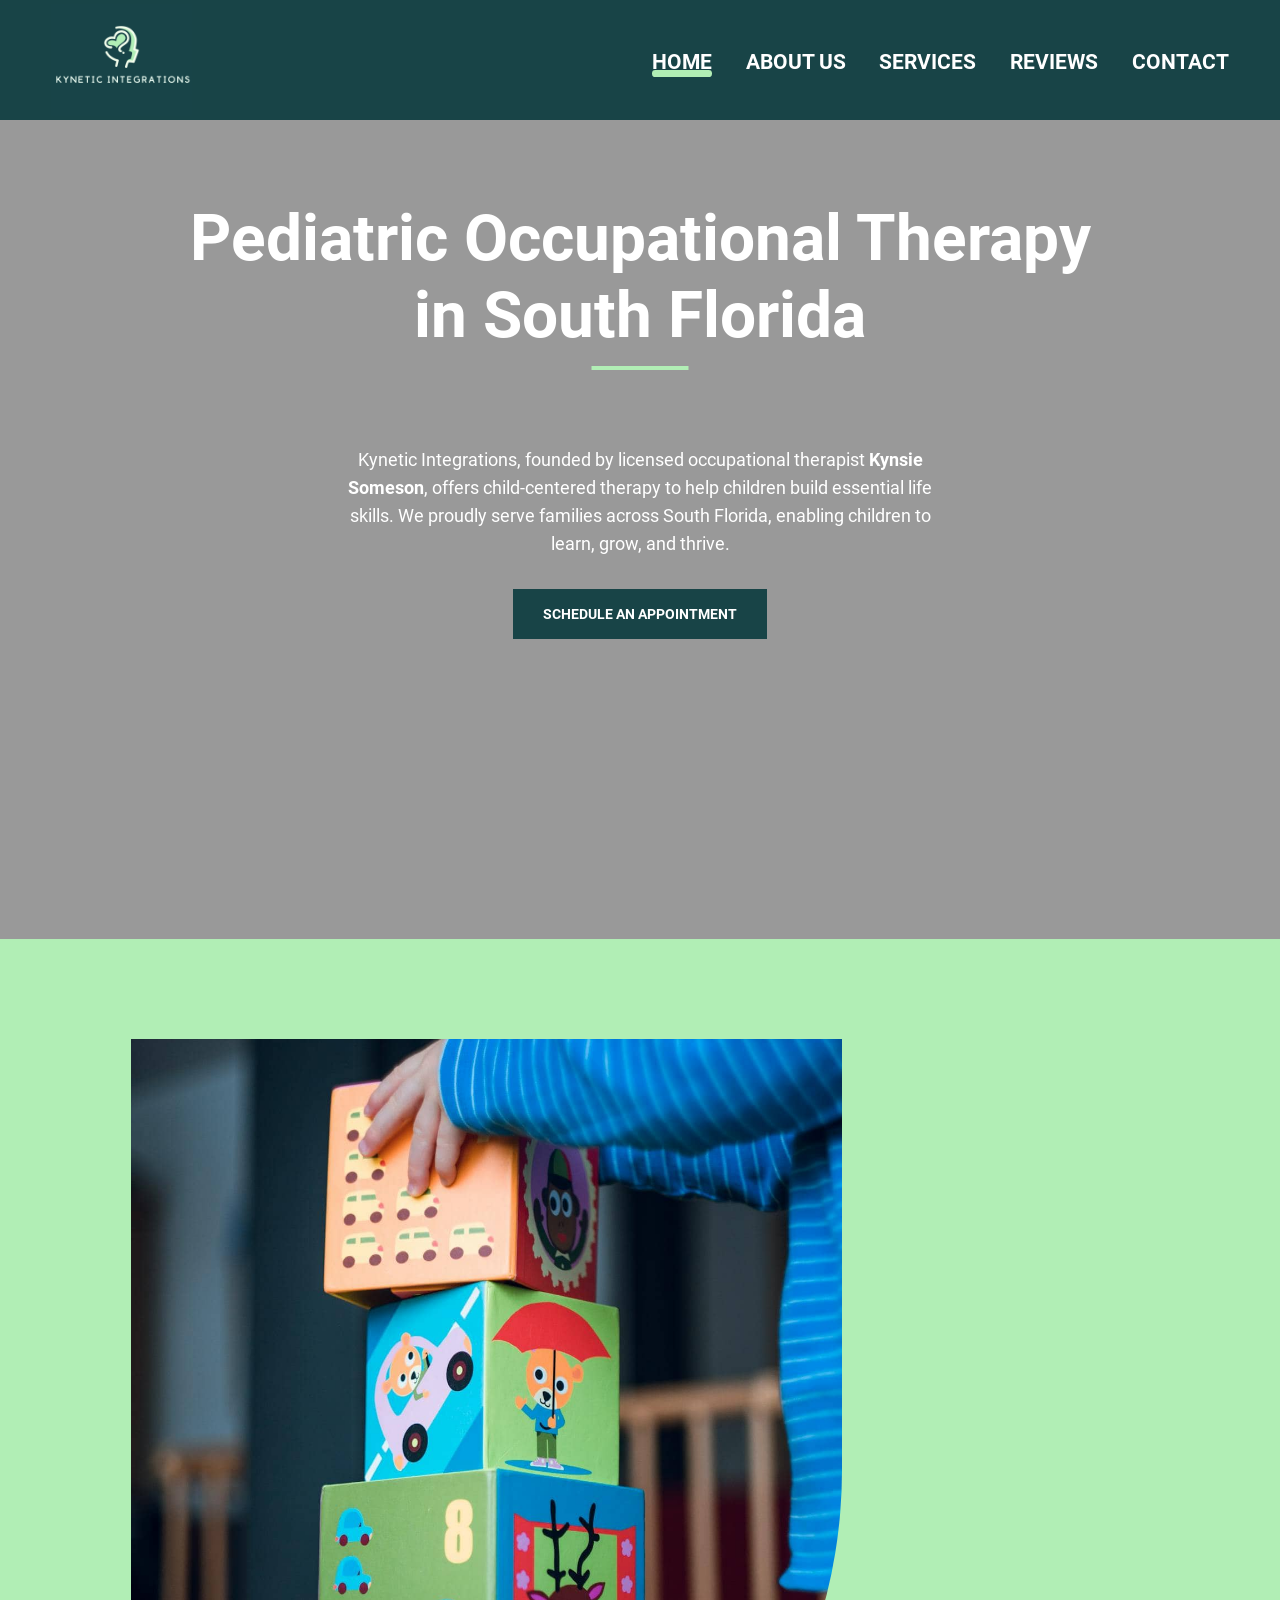
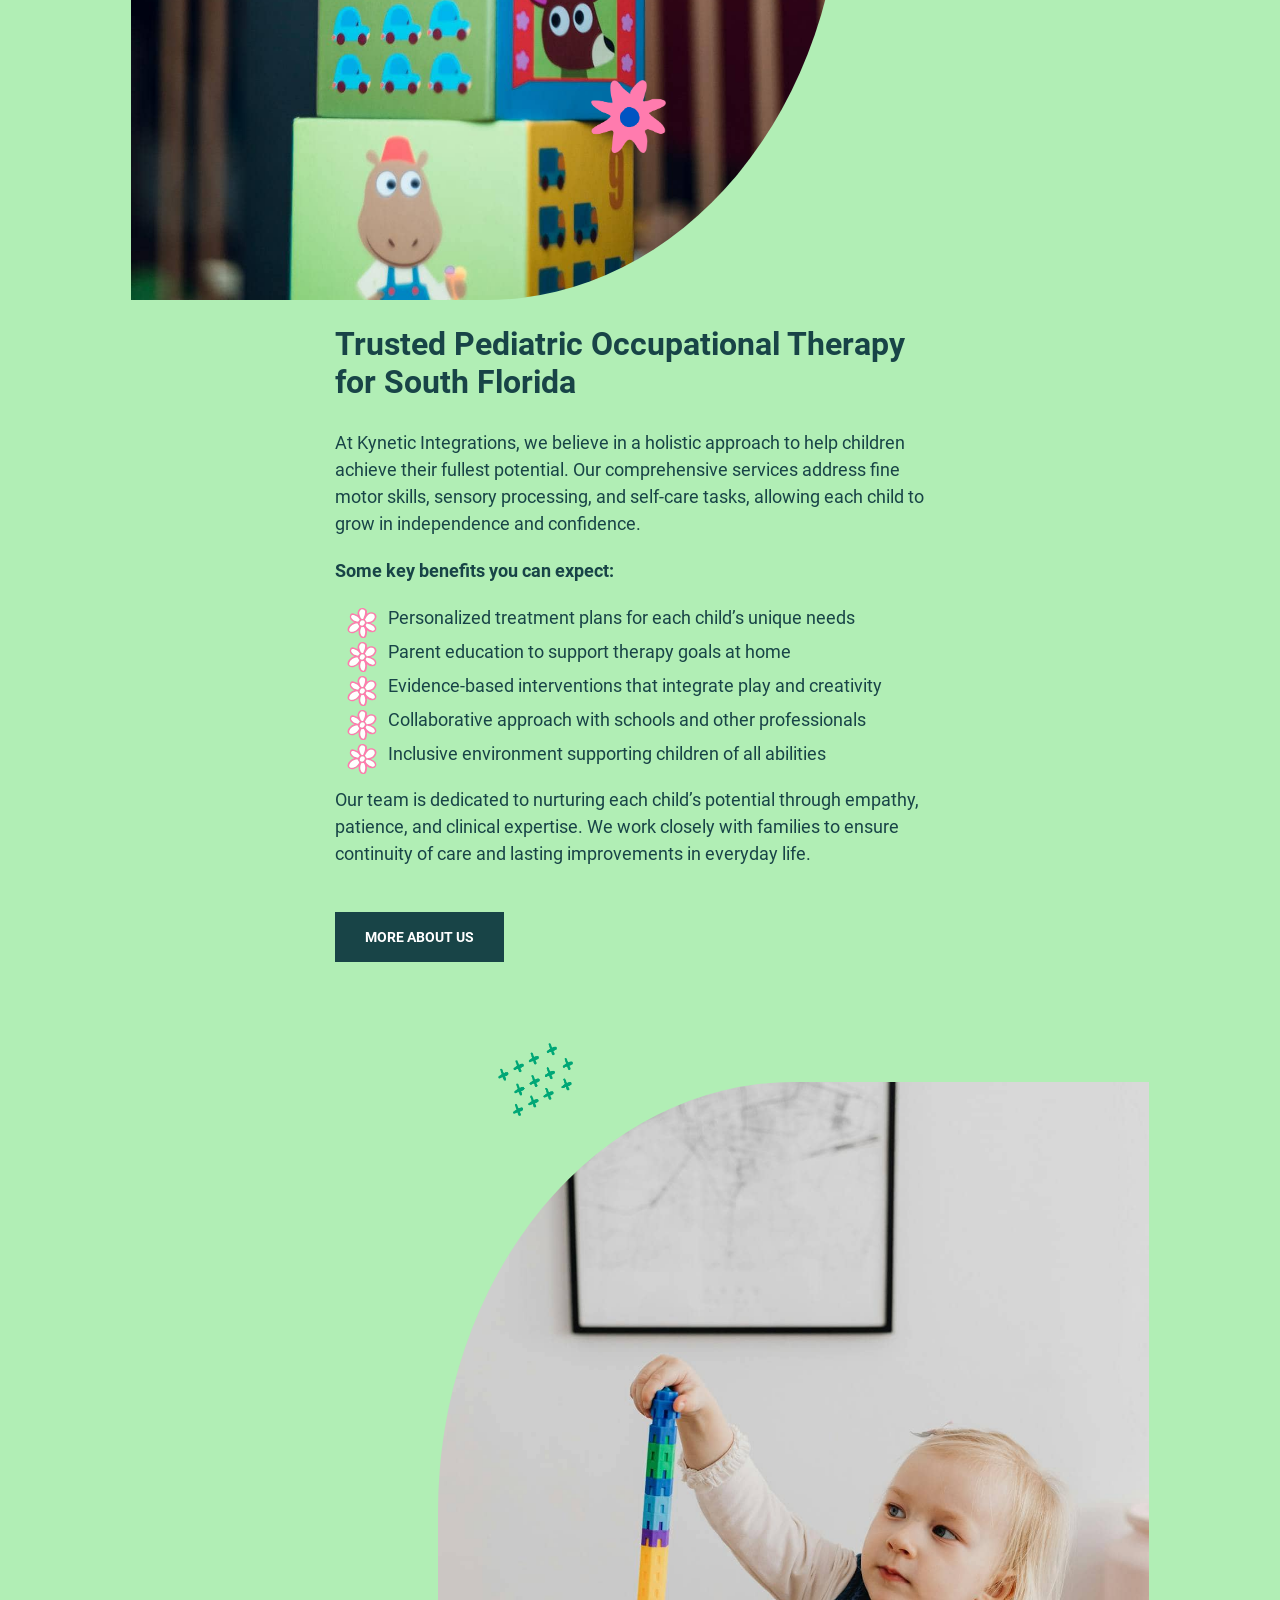
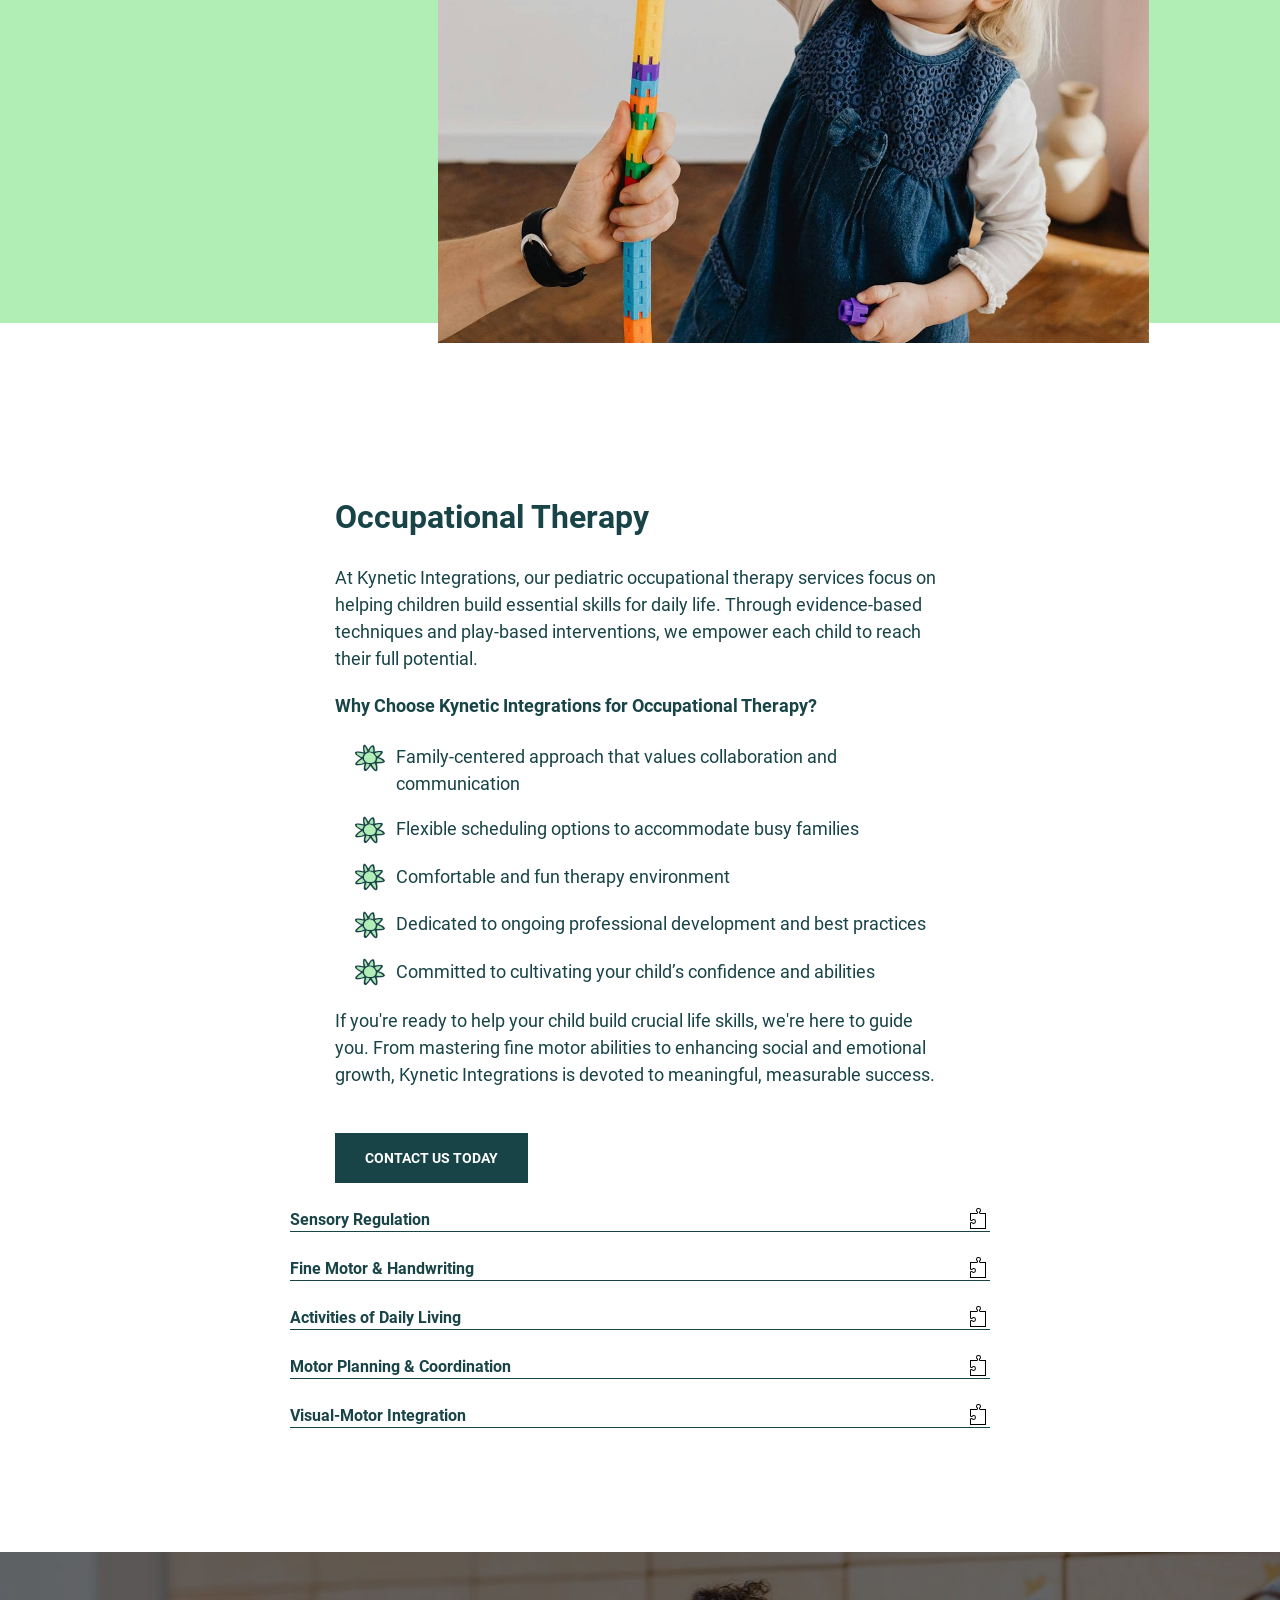
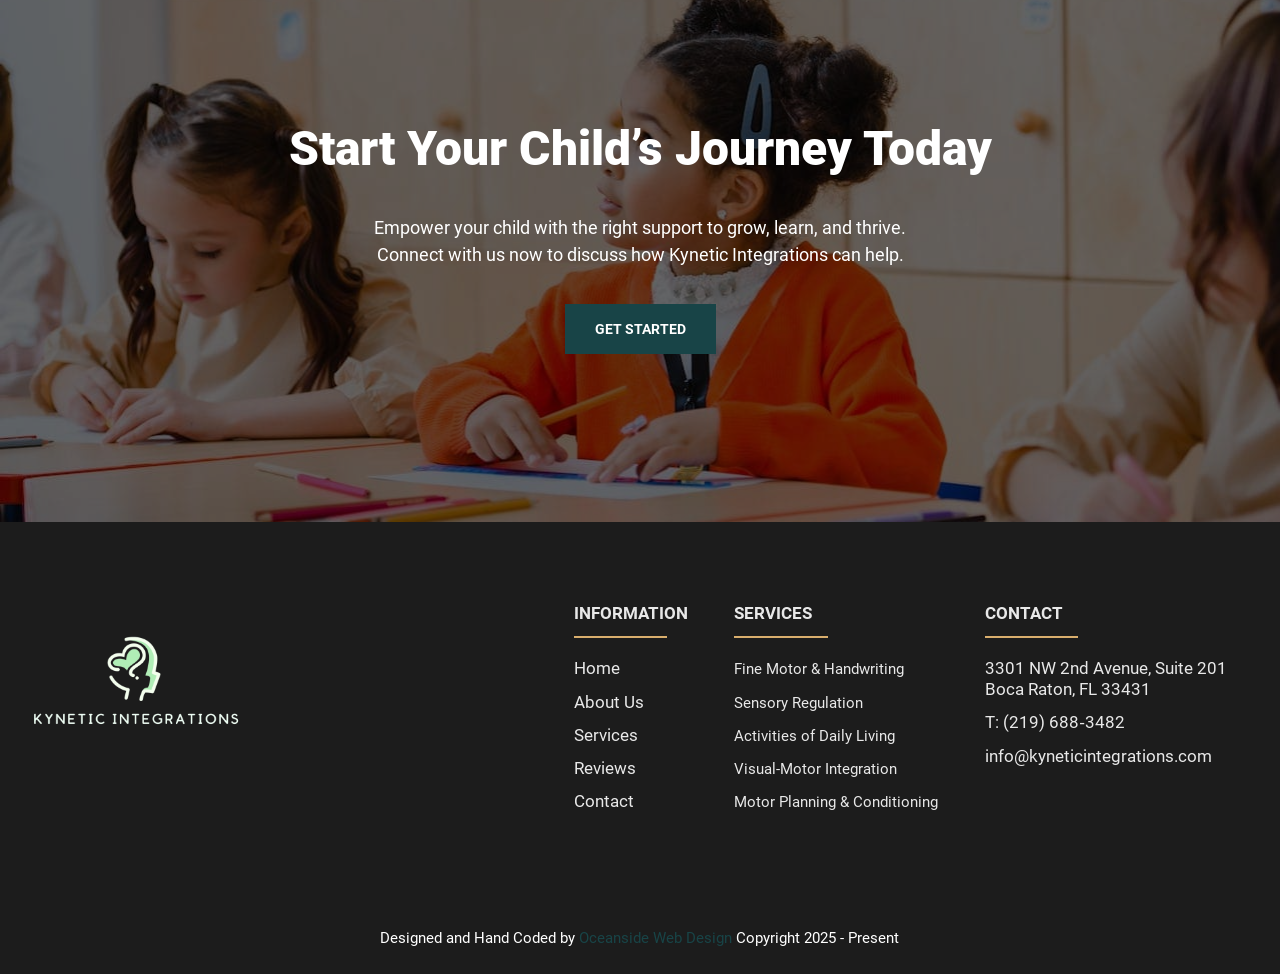
==== index.html @ 124f27e0 "Initial commit from kynetic template" ====
<!DOCTYPE html>
<html lang="en">
<head>
    <meta charset="UTF-8">
    <meta http-equiv="X-UA-Compatible" content="IE=edge">
    <meta name="viewport" content="width=device-width, initial-scale=1.0">

    <!--Swap out for actual link (relative for now)-->
    <link rel="canonical" href="./index.html">

    <meta name="description" content="Kynetic Integrations offers pediatric occupational therapy services, helping children across South Florida, develop essential life skills.">
    <meta name="keywords" content="Pediatric Occupational Therapy, South Florida, Kynetic Integrations, children’s therapy, sensory integration">

    <!--Social Media Display-->
    <meta property="og:title" content="Kynetic Integrations - Pediatric Occupational Therapy">
    <meta property="og:description" content="Serving children and families in South Florida with evidence-based occupational therapy services.">
    <meta property="og:type" content="website" >
    <meta property="og:url" content="./index.html">


    <!--Favicons-->
    <!--Use https://realfavicongenerator.net/ to generate and download your favicons-->
    <link rel="icon" type="image/png" href="/favicon-96x96.png" sizes="96x96" >
    <link rel="icon" type="image/svg+xml" href="/favicon.svg" >
    <link rel="apple-touch-icon" sizes="180x180" href="/apple-touch-icon.png" >
    <link rel="manifest" href="/site.webmanifest" >
    <!-- Preload -->
    <link rel="preload" as="image" href="./images/landing-m.webp">
    <link rel="preload" as="font" type="font/woff2" href="fonts/roboto-v29-latin-regular.woff2" crossorigin>
    <link rel="preload" as="font" type="font/woff2" href="fonts/roboto-v29-latin-700.woff2" crossorigin>

    <link rel="stylesheet" href="./css/critical.css"> <!-- Only above the fold css-->
    <link rel="stylesheet" href="./css/root.css">
    <link rel="stylesheet" href="./css/dark.css">

    <!--Defer loading the whole page css-->
    <link rel="stylesheet" href="./css/local.css" media="print" onload="this.media='all'; this.onload=null;">

    <!--If the user has javascript disabled, load this stylesheet-->
    <noscript>
        <link rel="stylesheet" href="./css/local.css">
    </noscript>

    <title>Kynetic Integrations | Pediatric Occupational Therapy | South Florida</title>
</head>
<body>
    <!--Screen reader skip main nav-->
    <a class="skip" aria-label="skip to main content" href="#main">Click To Skip To Main Content</a>

    <!-- ============================================ -->
    <!--                 Navigation                   -->
    <!-- ============================================ -->

    <div id="navigation">
        <div aria-hidden="true" class="background-color-div">
            <!--This div is used to overcome a z-index issue where the open
                #navbar-menu is on top of the #navigation. This bar places itself 
                behind the #navbar-menu so that menu appears behind the #navigation
            -->
        </div>
        <div class="container">
            <!--Logo-->
            <a class="logo" aria-label="click to go to home page" href="./index.html">
                <!--Light Colored Logo-->
                <img class="light" aria-hidden="true" src="./images/logo.png" decoding="async" alt="logo" width="221" height="66">
                <!--Dark Colored Logo-->
                <img class="dark" aria-hidden="true" src="./images/logo.png" decoding="async" loading="lazy" alt="logo" width="221" height="66">
            </a>

            <!--Main Nav-->
            <nav id="navbar-menu">
                <ul>
                    <li><a class="active" href="./index.html">Home</a></li>
                    <li><a href="./about.html">About Us</a></li>
                    <li><a href="./services.html">Services</a></li>
                    <li><a href="./reviews.html">Reviews</a></li>
                    <li><a href="./contact.html">Contact</a></li>
                </ul>
            </nav>
            <!--Mobile Nav toggle-->
            <button class="hamburger-menu">
                <span aria-hidden="true"></span>
            </button>
        </div>
    </div>

    <main id="main">
        <!-- ============================================ -->
        <!--                    LANDING                   -->
        <!-- ============================================ -->
    
        <section id="hero">
            <div class="hero-content">
                <div class="heroText">
                    <h1 id="home-h">Pediatric Occupational Therapy in South Florida</h1>
                    <p>
                        Kynetic Integrations, founded by licensed occupational therapist <strong>Kynsie Someson</strong>, offers child-centered therapy to help children build essential life skills. We proudly serve families across South Florida, enabling children to learn, grow, and thrive.
                    </p>
                    <a class="button-solid" href="./contact.html" target="_blank" rel="noopener">
                        Schedule an Appointment
                    </a>
                </div>
            </div>
            <picture>
                <source media="(max-width: 600px)" srcset="./images/kynsie2-m.webp">
                <source media="(min-width: 601px)" srcset="./images/kynsie2.webp">
                <img aria-hidden="true" decoding="async" src="./images/kynsie2.jpg" alt="new home" width="275" height="132">
             </picture>
        </section>



        <!-- ============================================ -->
        <!--                   About                      -->
        <!-- ============================================ -->

        <section id="triplet" class="triplet">
            <div class="container">
                <picture class="image-box">
                    <source media="(max-width: 600px)" srcset="./images/blocks-m.jpg">
                    <source media="(min-width: 601px)" srcset="./images/blocks.jpg">
                    <img aria-hidden="true" loading="lazy" decoding="async" src="./images/blocks.jpg" alt="building blocks" width="400" height="662">
                </picture>
                <div class="content">
                    <h2 class="title">Trusted Pediatric Occupational Therapy for South Florida</h2>
                     <p>
                        At Kynetic Integrations, we believe in a holistic approach to help children achieve their fullest potential. Our comprehensive services address fine motor skills, sensory processing, and self-care tasks, allowing each child to grow in independence and confidence.
                     </p>
                     <p>
                         <strong>Some key benefits you can expect:</strong>
                     </p>
                     <ul>
                        <li>
                            <img aria-hidden="true" loading="lazy" decoding="async" src="./images/flower.svg" alt="check mark" width="30" height="30">
                            <span>Personalized treatment plans for each child’s unique needs</span>
                        </li>
                        <li>
                            <img aria-hidden="true" loading="lazy" decoding="async" src="./images/flower.svg" alt="check mark" width="30" height="30">
                            <span>Parent education to support therapy goals at home</span>
                        </li>
                        <li>
                            <img aria-hidden="true" loading="lazy" decoding="async" src="./images/flower.svg" alt="check mark" width="30" height="30">
                            <span>Evidence-based interventions that integrate play and creativity</span>
                        </li>
                        <li>
                            <img aria-hidden="true" loading="lazy" decoding="async" src="./images/flower.svg" alt="check mark" width="30" height="30">
                            <span>Collaborative approach with schools and other professionals</span>
                        </li>
                        <li>
                            <img aria-hidden="true" loading="lazy" decoding="async" src="./images/flower.svg" alt="check mark" width="30" height="30">
                            <span>Inclusive environment supporting children of all abilities</span>
                        </li>
                    </ul>
                     <p>
                        Our team is dedicated to nurturing each child’s potential through empathy, patience, and clinical expertise. We work closely with families to ensure continuity of care and lasting improvements in everyday life.
                     </p>
                     <a class="button-solid" href="./about.html">More About Us</a>
                </div>
                <picture class="image-box">
                     <source media="(max-width: 600px)" srcset="./images/stacking-m.jpg">
                     <source media="(min-width: 601px)" srcset="./images/stacking.jpg">
                     <img aria-hidden="true" loading="lazy" decoding="async" src="./images/stacking.jpg" alt="child stacking blocks" width="400" height="662">
                 </picture>
            </div>
       </section>

        <!-- ============================================ -->
        <!--          Extra Content For Ranking           -->
        <!-- ============================================ -->

        <section id="sidebyside-reverse">
            <div class="container">
                <div class="content">
                    <h2 class="title">Occupational Therapy</h2>
                    <p>
                      At Kynetic Integrations, our pediatric occupational therapy services focus on helping children build essential skills for daily life. Through evidence-based techniques and play-based interventions, we empower each child to reach their full potential.
                    </p>
                    <p>
                      <strong>Why Choose Kynetic Integrations for Occupational Therapy?</strong>
                    </p>
                    <ul>
                      <li>
                        <img
                          aria-hidden="true"
                          loading="lazy"
                          decoding="async"
                          src="./images/flower2.svg"
                          alt="check mark"
                          width="30"
                          height="30"
                        >
                        <span>Family-centered approach that values collaboration and communication</span>
                      </li>
                      <li>
                        <img
                          aria-hidden="true"
                          loading="lazy"
                          decoding="async"
                          src="./images/flower2.svg"
                          alt="check mark"
                          width="30"
                          height="30"
                        >
                        <span>Flexible scheduling options to accommodate busy families</span>
                      </li>
                      <li>
                        <img
                          aria-hidden="true"
                          loading="lazy"
                          decoding="async"
                          src="./images/flower2.svg"
                          alt="check mark"
                          width="30"
                          height="30"
                        >
                        <span>Comfortable and fun therapy environment</span>
                      </li>
                      <li>
                        <img
                          aria-hidden="true"
                          loading="lazy"
                          decoding="async"
                          src="./images/flower2.svg"
                          alt="check mark"
                          width="30"
                          height="30"
                        >
                        <span>Dedicated to ongoing professional development and best practices</span>
                      </li>
                      <li>
                        <img
                          aria-hidden="true"
                          loading="lazy"
                          decoding="async"
                          src="./images/flower2.svg"
                          alt="check mark"
                          width="30"
                          height="30"
                        >
                        <span>Committed to cultivating your child’s confidence and abilities</span>
                      </li>
                    </ul>
                    <p>
                      If you're ready to help your child build crucial life skills, we're here to guide you. From mastering fine motor abilities to enhancing social and emotional growth, Kynetic Integrations is devoted to meaningful, measurable success.
                    </p>
                    <a class="button-solid" href="./contact.html">Contact Us Today</a>
                  </div>
              <!-- New Accordion Section -->
                <div class="accordion">
                    <div class="accordion-item">
                    <div class="accordion-header">
                        <h3>Sensory Regulation</h3>
                        <img
                        class="accordion-icon"
                        src="./images/puzzle.svg"
                        alt="puzzle icon"
                        >
                    </div>
                    <div class="accordion-content">
                        <p>
                        We focus on helping children interpret and organize sensory input, 
                        so they can feel more comfortable and engaged in daily routines 
                        without being overwhelmed by sights, sounds, or textures.
                        </p>
                    </div>
                    </div>
                
                    <div class="accordion-item">
                    <div class="accordion-header">
                        <h3>Fine Motor & Handwriting</h3>
                        <img
                        class="accordion-icon"
                        src="./images/puzzle.svg"
                        alt="puzzle icon"
                        >
                    </div>
                    <div class="accordion-content">
                        <p>
                        Strengthening hand, wrist, and finger control is crucial for activities
                        like handwriting, drawing, buttoning clothes, and more, fostering greater
                        independence and success in the classroom and at home.
                        </p>
                    </div>
                    </div>
                
                    <div class="accordion-item">
                    <div class="accordion-header">
                        <h3>Activities of Daily Living</h3>
                        <img
                        class="accordion-icon"
                        src="./images/puzzle.svg"
                        alt="puzzle icon"
                        >
                    </div>
                    <div class="accordion-content">
                        <p>
                        From dressing and bathing to feeding and grooming, we help children 
                        become more self-sufficient and confident in everyday routines.
                        </p>
                    </div>
                    </div>
                
                    <div class="accordion-item">
                    <div class="accordion-header">
                        <h3>Motor Planning & Coordination</h3>
                        <img
                        class="accordion-icon"
                        src="./images/puzzle.svg"
                        alt="puzzle icon"
                        >
                    </div>
                    <div class="accordion-content">
                        <p>
                        By enhancing balance, body awareness, and movement sequencing, children 
                        learn to carry out multi-step tasks more easily—such as climbing stairs, 
                        riding a bike, or participating in sports.
                        </p>
                    </div>
                    </div>
                
                    <div class="accordion-item">
                    <div class="accordion-header">
                        <h3>Visual-Motor Integration</h3>
                        <img
                        class="accordion-icon"
                        src="./images/puzzle.svg"
                        alt="puzzle icon"
                        >
                    </div>
                    <div class="accordion-content">
                        <p>
                        We address how the eyes and hands work together—improving skills
                        needed for reading, copying, and other tasks that require coordinated
                        visual and motor activity.
                        </p>
                    </div>
                    </div>
                </div>
            </div>
        </section>
        

        <!-- ============================================ -->
        <!--             Final Call to Action             -->
        <!-- ============================================ -->

        <section id="cta">
            <div class="container">
                <h2 class="title">Start Your Child’s Journey Today</h2>
                <p>
                    Empower your child with the right support to grow, learn, and thrive. Connect with us now to discuss how Kynetic Integrations can help.
                </p>
                <a href="./contact.html" class="button-solid">Get Started</a>
            </div>
            <picture>
                <source media="(max-width: 600px)" srcset="./images/cta-m.jpg">
                <source media="(min-width: 601px)" srcset="./images/cta.jpg">
                <img aria-hidden="true" loading="lazy" decoding="async" src="./images/cta.jpg" alt="children learning" width="1920" height="1280">
             </picture>
        </section>
    </main>

    <!-- ============================================ -->
    <!--                     FOOTER                   -->
    <!-- ============================================ -->

    <footer id="footer">
        <div class="container">
            <div class="left-section">
                <a class="logo" href="./index.html"><img loading="lazy" decoding="async" src="./images/logo-transparent.png" alt="logo" width="264" height="78"></a>
            </div>
            <div class="right-section">
                <div class="lists">
                    <ul>
                        <li><h2>Information</h2></li>
                        <li><a href="./index.html">Home</a></li>
                        <li><a href="./about.html">About Us</a></li>
                        <li><a href="./services.html">Services</a></li>
                        <li><a href="./reviews.html">Reviews</a></li>
                        <li><a href="./contact.html">Contact</a></li>
                    </ul>
                    <ul>
                        <li><h2>Services</h2></li>
                        <li>Fine Motor & Handwriting</li>
                        <li>Sensory Regulation</li>
                        <li>Activities of Daily Living</li>
                        <li>Visual-Motor Integration</li>
                        <li>Motor Planning & Conditioning</li>
                      </ul>
                      <ul>
                        <li><h2>Contact</h2></li>
                        <li>
                          <a href="./contact.html">
                            3301 NW 2nd Avenue, Suite 201<br>
                            Boca Raton, FL 33431
                          </a>
                        </li>
                        <li>
                          <a href="tel:+12196883482">T: (219) 688‑3482</a>
                        </li>
                        <li>
                          <a href="mailto:info@kyneticintegrations.com">info@kyneticintegrations.com</a>
                        </li>
                      </ul>
                      
                </div>
            </div>
        </div>

        <div class="credit">
            <span>Designed and Hand Coded by</span>
            <a href="https://www.oceansideweb.design/" target="_blank" rel="noopener">Oceanside Web Design</a>
            <span class="copyright"> Copyright 2025 - Present</span>
        </div>
    </footer>


    <script defer src="./nav.js"></script>
    <script defer src="./dark.js"></script>
    <!--
        This script adds a class to the body after scrolling 100px
        and we used these body.scroll styles to create some on scroll 
        animations with the navbar
    -->
    <script>
        document.addEventListener('scroll', (e) => { 
            const scroll = document.documentElement.scrollTop;
            if(scroll >= 100){
                document.querySelector('body').classList.add('scroll')
            } else {
                document.querySelector('body').classList.remove('scroll')
            }
        });
    </script>

    <script>
     document.addEventListener('DOMContentLoaded', () => {
      const accordionItems = document.querySelectorAll('.accordion-item');
  
      accordionItems.forEach(item => {
        const header = item.querySelector('.accordion-header');
        header.addEventListener('click', () => {
          item.classList.toggle('open');
        });
      });
    });
  </script>
  
  

</body>
</html>
---- css/critical.css ----
/*-- -------------------------- -->
<---          Landing           -->
<--- -------------------------- -*/
/* Mobile */
@media only screen and (min-width: 0em) {
  #hero {
    font-size: inherit;
    padding-bottom: 9.375em;
    padding-top: 9.375em;
    position: relative;
    z-index: 1;
  }
  #hero:before {
    content: '';
    position: absolute;
    display: block;
    height: 100%;
    width: 100%;
    background: #000;
    opacity: .4;
    top: 0;
    left: 0;
    z-index: -10;
  }
  #hero picture {
    position: absolute;
    top: 0;
    left: 0;
    height: 100%;
    width: 100%;
    z-index: -11;
  }
  #hero picture img {
    position: absolute;
    top: 0;
    left: 0;
    height: 100%;
    width: 100%;
    object-fit: cover;
  }
  #hero .hero-content {
    width: 96%;
    max-width: 71.5em;
    margin: auto;
    position: relative;
    z-index: 10;
    text-align: center;
  }
  #hero .hero-content {
    padding: 0;
  }
  #hero .heroText {
    width: 100%;
    margin: auto;
    max-width: 56.875em;
  }
  #hero h1 {
    font-weight: bold;
    font-size: min(12vw, 4em);
    color: #fff;
    text-align: center;
    line-height: 1.203125;
    margin: auto;
    width: 100%;
    max-width: 14.125em;
    margin-bottom: 1.4375em;
    position: relative;
  }
  #hero h1:before {
    content: '';
    position: absolute;
    display: block;
    height: 0.0625em;
    width: 1.515625em;
    background: var(--primaryShade);
    opacity: 1;
    bottom: -0.25em;
    left: 50%;
    transform: translateX(-50%);
  }
  #hero p {
    line-height: 1.55em;
    margin: auto;
    margin-bottom: 1.72222222em;
    color: #fff;
    width: 100%;
    text-align: center;
    max-width: 34.27777778em;
    opacity: 1;
  }
  #hero .button-solid {
    margin: auto;
    display: inline-block;
    width: auto;
  }
}
/* Tablet */
@media only screen and (min-width: 48em) {
  #hero {
    padding: 12.5em 0 18.75em 0;
    z-index: 1;
    overflow: hidden;
  }
  #hero .hero-content {
    display: flex;
    justify-content: space-between;
    position: relative;
  }
}
/* Small Desktop */
@media only screen and (min-width: 1300px) {
  #hero {
    padding-top: 17.0625em;
    padding-bottom: 19.1875em;
    background: url("../images/kynsie2.jpeg");
    background-size: cover;
    background-position: center top;
    background-repeat: no-repeat;
    background-attachment: fixed;
  }
  #hero picture {
    display: none;
  }
}
/*-- -------------------------- -->
<---          Services          -->
<--- -------------------------- -*/
/* Mobile */
@media only screen and (min-width: 0em) {
  .services {
    border-radius: 0.3125em;
    margin: auto;
    margin-top: -10.4375em;
    position: relative;
    z-index: 100;
    background: #fff;
    width: 90%;
    max-width: 82.5em;
    padding: 3.125em 1.25em;
    border-top: 0.375em solid var(--primary);
    box-shadow: 0px 20px 40px rgba(0, 0, 0, 0.05);
    margin-bottom: 3.125em;
  }
  .services .card {
    display: block;
    width: 100%;
    max-width: 22.3125em;
    margin: auto;
    margin-bottom: 3.125em;
  }
  .services .card:last-of-type {
    margin-bottom: 0;
  }
  .services .card picture {
    background: var(--primary);
    width: 5.5em;
    height: 5.5em;
    display: flex;
    justify-content: center;
    align-items: center;
    margin: auto;
    margin-bottom: 1.4375em;
    border-radius: 50%;
  }
  .services .card picture img {
    width: 3em;
    height: 3em;
  }
  .services .card h2 {
    text-align: center;
    font-size: 2em;
    line-height: 1.35em;
    font-weight: 700;
    color: #1a1a1a;
    margin-bottom: 0.65em;
  }
  .services .card p {
    text-align: center;
    line-height: 1.33333333em;
    width: 100%;
    opacity: .7;
  }
}
/* Inbetween */
@media only screen and (min-width: 768px) {
  .services {
    font-size: min(1.8vw, 1em);
    display: flex;
    justify-content: space-between;
    align-items: flex-start;
    width: 98%;
  }
  .services .card {
    margin: 0;
    max-width: 20.3125em;
  }
}
/* Large Desktop */
@media only screen and (min-width: 1300px) {
  .services {
    padding: 3.125em 5em;
  }
  .services .card {
    max-width: 22.3125em;
  }
}
/* Dark mode */
@media only screen and (min-width: 0em) {
  body.dark-mode #services {
    background: var(--medium);
  }
  body.dark-mode #services picture {
    background: var(--primaryDark);
  }
  body.dark-mode #services h2 {
    color: #fff;
    font-weight: bold;
  }
}
---- css/root.css ----
/*-- -------------------------- -->
<---        Core Styles         -->
<--- -------------------------- -*/
/* Mobile */
@media only screen and (min-width: 0em) {
  :root {
    --primary: #184447;
    --primaryShade: #b1eeb5;
    --primaryDark: #805d0d;
    --bodyText: #1a1a1a;
  }
  /* roboto-regular - latin */
  @font-face {
    font-family: 'Roboto';
    font-style: normal;
    font-weight: 400;
    src: local(''), url('../fonts/roboto-v29-latin-regular.woff2') format('woff2'), /* Chrome 26+, Opera 23+, Firefox 39+ */ url('../fonts/roboto-v29-latin-regular.woff') format('woff');
    
    /* Chrome 6+, Firefox 3.6+, IE 9+, Safari 5.1+ */
  }
  /* roboto-700 - latin */
  @font-face {
    font-family: 'Roboto';
    font-style: normal;
    font-weight: 700;
    src: local(''), url('../fonts/roboto-v29-latin-700.woff2') format('woff2'), /* Chrome 26+, Opera 23+, Firefox 39+ */ url('../fonts/roboto-v29-latin-700.woff') format('woff');
    
    /* Chrome 6+, Firefox 3.6+, IE 9+, Safari 5.1+ */
  }
  /* roboto-900 - latin */
  @font-face {
    font-family: 'Roboto';
    font-style: normal;
    font-weight: 900;
    src: local(''), url('../fonts/roboto-v29-latin-900.woff2') format('woff2'), /* Chrome 26+, Opera 23+, Firefox 39+ */ url('../fonts/roboto-v29-latin-900.woff') format('woff');
    
    /* Chrome 6+, Firefox 3.6+, IE 9+, Safari 5.1+ */
  }
  body,
  html {
    margin: 0;
    padding: 0;
    font-size: 100%;
    font-family: 'Roboto', Arial, sans-serif;
    color: var(--bodyText);
    overflow-x: hidden;
  }
  *,
  *:before,
  *:after {
    margin: 0;
    padding: 0;
    box-sizing: border-box;
  }
  body {
    transition: background-color 0.3s;
  }
  .container {
    position: relative;
    width: 92%;
    margin: auto;
  }
  h1,
  h2,
  h3,
  h4,
  h5,
  h6 {
    margin: 0;
    color: #1a1a1a;
  }
  p,
  li,
  a {
    font-size: 1.125em;
    line-height: 1.5em;
    margin: 0;
  }
  p,
  li {
    color: #575757;
  }
  a:hover,
  button:hover {
    cursor: pointer;
  }
  .button-solid {
    font-size: 0.875em;
    font-weight: bold;
    text-transform: uppercase;
    text-decoration: none;
    display: inline-block;
    width: auto;
    line-height: 3.57142857em;
    height: 3.57142857em;
    text-align: center;
    padding: 0 2.14285714em;
    position: relative;
    z-index: 1;
    background-color: var(--primary);
    color: #fff;
    transition: color .3s;
    transition-delay: .1s;
  }
  .button-solid:hover {
    color: var(--primary);
  }
  .button-solid:hover:before {
    width: 100%;
  }
  .button-solid:before {
    content: '';
    position: absolute;
    display: block;
    height: 100%;
    opacity: 1;
    top: 0;
    left: 0;
    z-index: -1;
    background-color: var(--primaryShade);
    width: 0;
    transition: width .3s;
  }
  .skip {
    position: absolute;
    top: 0;
    left: 0;
    opacity: 0;
    z-index: -1111111;
  }
}
/* Reset Margins */
@media only screen and (min-width: 1024px) {
  body,
  html {
    padding: 0;
    margin: 0;
  }
}
/* Scale full website with the viewport width */
@media only screen and (min-width: 2000px) {
  body,
  html {
    font-size: .85vw;
  }
}
/*-- -------------------------- -->
<---         Navigation         -->
<--- -------------------------- -*/
/* Mobile - Top Drop Down */
@media only screen and (max-width: 1023px) {
  #navigation {
    position: fixed;
    top: 0;
    left: 0;
    width: 100%;
    z-index: 10000;
    height: auto;
    background-color: var(--primary);
  }
  #navigation .background-color-div {
    position: absolute;
    top: 0;
    left: 0;
    background-color: var(--primary);
    width: 100%;
    height: 100%;
    box-shadow: rgba(149, 157, 165, 0.2) 0px 8px 24px;
  }
  #navigation .container {
    padding: 0.8125em 0;
    width: 96%;
  }
  #navigation .logo {
    display: inline-block;
    height: 3.75em;
    width: auto;
  }
  #navigation .logo img {
    width: auto;
    height: 100%;
  }
  #navigation .logo .light {
    display: none;
  }
  #navigation .logo .dark {
    display: block;
  }
  #navigation .hamburger-menu {
    position: absolute;
    right: 0em;
    border: none;
    height: 3em;
    width: 3em;
    z-index: 100;
    display: block;
    background: transparent;
    padding: 0;
    top: 50%;
    transform: translateY(-50%);
    transition: top .3s;
  }
  #navigation .hamburger-menu span {
    height: 2px;
    width: 1.875em;
    background-color: #fff;
    display: block;
    position: absolute;
    left: 50%;
    transform: translateX(-50%);
    transition: background-color 0.3s;
  }
  #navigation .hamburger-menu span:before {
    content: '';
    position: absolute;
    display: block;
    height: 2px;
    width: 80%;
    background: #fff;
    opacity: 1;
    top: -6px;
    left: 0;
    transition: width .3s, left .3s, top .3s, transform .5s;
  }
  #navigation .hamburger-menu span:after {
    content: '';
    position: absolute;
    display: block;
    height: 2px;
    width: 80%;
    background: #fff;
    opacity: 1;
    top: 6px;
    left: 0;
    transition: width .3s, left .3s, top .3s, transform .3s;
  }
  #navigation .hamburger-menu.clicked span {
    background-color: transparent;
  }
  #navigation .hamburger-menu.clicked span:before {
    width: 100%;
    transform: translate(-50%, -50%) rotate(225deg);
    left: 50%;
    top: 50%;
  }
  #navigation .hamburger-menu.clicked span:after {
    width: 100%;
    transform: translate(-50%, -50%) rotate(-225deg);
    left: 50%;
    top: 50%;
  }
  #navigation #navbar-menu {
    position: fixed;
    right: 0;
    padding: 0;
    width: 100%;
    border-radius: 0 0 0.375em 0.375em;
    z-index: -1;
    overflow: hidden;
    box-shadow: rgba(149, 157, 165, 0.2) 0px 8px 24px;
    background-color: #fff;
    top: 4em;
    padding-top: 0;
    height: 0;
    transition: height 0.3s, padding-top 0.3s, top 0.3s;
  }
  #navigation #navbar-menu ul {
    padding: 0;
    perspective: 700px;
  }
  #navigation #navbar-menu ul li {
    list-style: none;
    margin-bottom: 1.5em;
    text-align: center;
    transform-style: preserve-3d;
    opacity: 0;
    transform: translateY(-0.4375em) rotateX(90deg);
    transition: opacity .5s, transform .5s;
  }
  #navigation #navbar-menu ul li:nth-of-type(1) {
    transition-delay: .1s;
  }
  #navigation #navbar-menu ul li:nth-of-type(2) {
    transition-delay: .2s;
  }
  #navigation #navbar-menu ul li:nth-of-type(3) {
    transition-delay: .3s;
  }
  #navigation #navbar-menu ul li:nth-of-type(4) {
    transition-delay: .4s;
  }
  #navigation #navbar-menu ul li:nth-of-type(5) {
    transition-delay: .5s;
  }
  #navigation #navbar-menu ul li a {
    text-decoration: none;
    text-transform: uppercase;
    color: #000;
    font-size: 1.1875em;
    text-align: center;
    display: inline-block;
    position: relative;
    font-weight: bold;
  }
  #navigation #navbar-menu ul li a.active:before {
    content: '';
    position: absolute;
    display: block;
    height: 0.42105263em;
    background: var(--primary);
    opacity: 1;
    bottom: 0.26315789em;
    border-radius: 0.21052632em;
    left: -0.31578947em;
    right: -0.31578947em;
    z-index: -1;
  }
  #navigation #navbar-menu.open {
    height: 21em;
    padding-top: 2.5em;
    z-index: -100;
  }
  #navigation #navbar-menu.open ul li {
    opacity: 1;
    transform: translateY(0) rotateX(0);
  }
}
/* Desktop */
@media only screen and (min-width: 64em) {
  ::-webkit-scrollbar-track {
    -webkit-box-shadow: inset 0 0 0.375em rgba(0, 0, 0, 0.3);
    background-color: #fff;
  }
  ::-webkit-scrollbar-track-piece {
    background-color: #f0f0f0;
  }
  ::-webkit-scrollbar {
    width: 0.75em;
    background-color: #F5F5F5;
  }
  ::-webkit-scrollbar-thumb {
    border-radius: 0.625em;
    background: var(--primary);
  }
  body.scroll #navigation .background-color-div {
    height: 100%;
    box-shadow: rgba(100, 100, 111, 0.2) 0px 7px 29px 0px;
  }
  body.scroll #navigation .logo .light {
    display: none;
  }
  body.scroll #navigation .logo .dark {
    display: block;
  }
  body.scroll #navigation #navbar-menu ul li a {
    color: #fff;
  }
  body.scroll #dark-mode-toggle svg path {
    fill: #000;
  }
  body.dark-mode #navigation .background-color-div {
    height: 100%;
    box-shadow: rgba(100, 100, 111, 0.2) 0px 7px 29px 0px;
  }
  #navigation {
    width: 100%;
    height: 7.5em;
    position: fixed;
    top: 0;
    left: 0;
    z-index: 200000;
    padding: 0;
    display: flex;
    align-items: center;
    background-color: var(--primary);
  }
  #navigation .background-color-div {
    position: absolute;
    top: 0;
    left: 0;
    width: 100%;
    background-color: var(--primary);
    height: 0;
    transition: height .3s;
  }
  #navigation .container {
    max-width: 75em;
    display: flex;
    justify-content: flex-end;
    align-items: center;
  }
  #navigation .logo {
    margin-right: auto;
    height: 6.25em;
    width: auto;
  }
  #navigation .logo img {
    width: auto;
    height: 100%;
  }
  #navigation #navbar-menu ul {
    padding: 0;
    display: flex;
    justify-content: flex-end;
    align-items: center;
  }
  #navigation #navbar-menu ul li {
    list-style: none;
    margin-left: 1.875em;
    padding-top: 0.1875em;
  }
  #navigation #navbar-menu ul li a {
    text-decoration: none;
    font-weight: bold;
    font-size: 1.1875em;
    text-transform: uppercase;
    position: relative;
    z-index: 1;
    color: #fff;
    transition: color .3s;
  }
  #navigation #navbar-menu ul li a:before {
    content: '';
    position: absolute;
    display: block;
    height: 0.31578947em;
    border-radius: 0.15789474em;
    background: var(--primaryShade);
    opacity: 1;
    bottom: -0.15789474em;
    z-index: -1;
    left: 0;
    width: 0%;
    transition: width .3s;
  }
  #navigation #navbar-menu ul li a:hover:before {
    width: 100%;
  }
  #navigation #navbar-menu ul li a.active:before {
    content: '';
    position: absolute;
    display: block;
    width: 100%;
    height: 0.31578947em;
    background: var(--primaryShade);
    opacity: 1;
    bottom: -0.15789474em;
    border-radius: 0.15789474em;
    left: 0em;
    right: -0.31578947em;
    z-index: -1;
    transition: bottom .3s;
  }
  #navigation .hamburger-menu {
    display: none;
  }
}
/* Dark Mode Mobile */
@media only screen and (max-width: 1023px) {
  body.dark-mode #navigation .background-color-div {
    background-color: var(--dark);
  }
  body.dark-mode #navigation .hamburger-menu.clicked span {
    background-color: var(--dark);
  }
  body.dark-mode #navigation .hamburger-menu span {
    background-color: #fff;
  }
  body.dark-mode #navigation .hamburger-menu span:before,
  body.dark-mode #navigation .hamburger-menu span:after {
    background-color: #fff;
  }
  body.dark-mode #navigation .logo .light {
    display: block;
  }
  body.dark-mode #navigation .logo .dark {
    display: none !important;
  }
  body.dark-mode #navigation #navbar-menu {
    background-color: var(--medium);
  }
  body.dark-mode #navigation #navbar-menu ul li a {
    color: #fff;
  }
  body.dark-mode #navigation #navbar-menu ul li a:before {
    background: var(--accent);
  }
  body.dark-mode #navigation #navbar-menu ul li a.active {
    color: var(--primary);
  }
}
/* Dark Mode Desktop */
@media only screen and (min-width: 1024px) {
  body.dark-mode #navigation .background-color-div {
    background-color: var(--dark);
  }
  body.dark-mode #navigation .logo .light {
    display: block;
  }
  body.dark-mode #navigation .logo .dark {
    display: none !important;
  }
  body.dark-mode #navigation #navbar-menu ul li a {
    color: #fff;
  }
  body.dark-mode #navigation #navbar-menu ul li a:before {
    background: var(--accent);
  }
  body.dark-mode #navigation #navbar-menu ul li a.active {
    color: var(--primary);
  }
}
/*-- -------------------------- -->
<---   Interior Page Header     -->
<--- -------------------------- -*/
/* Mobile */
@media only screen and (min-width: 0em) {
  #int-hero {
    display: flex;
    justify-content: center;
    align-items: center;
    flex-direction: column;
    position: relative;
    z-index: 1;
    min-height: 30vh;
    padding-top: 3.125em;
  }
  #int-hero:before {
    content: '';
    position: absolute;
    display: block;
    height: 100%;
    width: 100%;
    background: #000;
    opacity: .5;
    top: 0;
    left: 0;
    z-index: -1;
  }
  #int-hero picture {
    position: absolute;
    top: 0;
    left: 0;
    height: 100%;
    width: 100%;
    z-index: -2;
  }
  #int-hero picture img {
    position: absolute;
    top: 0;
    left: 0;
    height: 100%;
    width: 100%;
    object-fit: cover;
    object-position: 50% 40%;
  }
  #int-hero h1 {
    color: #fff;
    font-size: 2.13333333em;
    text-align: center;
    margin: 0 auto;
    position: relative;
    width: 96%;
    max-width: 7.8125em;
    margin-top: 1.09375em;
    margin-bottom: 0.46875em;
  }
  #int-hero p {
    color: #fff;
    text-align: center;
    max-width: 22.22222222em;
    margin: auto;
    margin-bottom: 1.66666667em;
    display: block;
    width: 96%;
  }
}
/* Tablet */
@media only screen and (min-width: 48em) {
  #int-hero {
    font-size: 16px;
  }
  #int-hero h1 {
    font-size: 4em;
  }
}
/* Small Desktop */
@media only screen and (min-width: 64em) {
  #int-hero {
    min-height: 18.75em;
    height: auto;
    padding-top: 11.25em;
    padding-block-end: 6.25em;
    background-attachment: fixed;
    font-size: inherit;
  }
}
/*-- -------------------------- -->
<---           Footer           -->
<--- -------------------------- -*/
/* Mobile */
@media only screen and (min-width: 0em) {
  #footer {
    background: #1C1C1C;
    padding: 5.25em 0 1.25em;
    font-size: min(4vw, 1.2em);
  }
  #footer .left-section {
    margin: auto;
    margin-bottom: 3.125em;
    text-align: center;
  }
  #footer .left-section .logo {
    display: inline-block;
    margin: auto;
    width: auto;
    height: 10em;
    margin-bottom: 1.875em;
    text-align: center;
  }
  #footer .left-section .logo img {
    width: auto;
    height: 100%;
    display: block;
  }
  #footer .left-section p {
    font-size: 0.875em;
    line-height: 1.92857143;
    color: #fff;
    opacity: .9;
    text-align: center;
    width: 100%;
    width: 21.92857143em;
    margin: auto;
  }
  #footer .right-section {
    width: 96%;
    max-width: 25.4375em;
    margin: auto;
  }
  #footer .right-section .lists {
    display: flex;
    justify-content: space-between;
    flex-wrap: wrap;
    width: 96%;
    max-width: 22.9375em;
    margin: auto;
  }
  #footer .right-section .lists ul {
    padding: 0;
    margin-bottom: 0;
    margin-top: 0;
  }
  #footer .right-section .lists ul:nth-of-type(3) {
    margin-top: 3.125em;
  }
  #footer .right-section .lists ul:nth-of-type(3) li {
    display: flex;
    justify-content: flex-start;
    align-items: center;
    margin-bottom: 0.88888889em;
  }
  #footer .right-section .lists ul:nth-of-type(3) li:last-of-type {
    margin-bottom: 0;
  }
  #footer .right-section .lists ul li {
    list-style: none;
    margin-bottom: 0.66666667em;
    color: #fff;
    font-size: 1em;
    opacity: .9;
  }
  #footer .right-section .lists ul li a {
    text-decoration: none;
    color: #fff;
    line-height: 1.16666667;
    transition: color .3s;
  }
  #footer .right-section .lists ul li a:hover {
    color: var(--primary);
  }
  #footer .right-section .lists ul h2 {
    color: #fff;
    font-size: 1.125em;
    line-height: 1.16666667;
    margin-bottom: 2.05555556em;
    text-transform: uppercase;
    font-weight: bold;
    position: relative;
  }
  #footer .right-section .lists ul h2:before {
    content: '';
    position: absolute;
    display: block;
    height: 0.11111111em;
    width: 5.38888889em;
    background: #EEBE76;
    opacity: 1;
    bottom: -0.88888889em;
    left: 0;
  }
  #footer .right-section .buttons {
    display: flex;
    justify-content: center;
  }
  #footer .right-section .button-solid {
    margin: 0;
    height: 2.94444444em;
    padding-top: 0.16666667em;
    width: 13.88888889em;
  }
  #footer .credit {
    color: #fff;
    width: 96%;
    margin: auto;
    text-align: center;
    margin-top: 6.25em;
    line-height: 2.25em;
    font-size: 1em;
  }
  #footer .credit a {
    color: var(--primary);
    text-decoration: none;
    font-size: 1em;
  }
  #footer .credit a:hover {
    text-decoration: underline;
  }
  #footer .credit .copyright {
    display: block;
    font-size: 1em;
  }
}
/* Small Desktop */
@media only screen and (min-width: 64em) {
  #footer {
    font-size: min(1.2vw, 1em);
  }
  #footer .container {
    display: flex;
    flex-direction: row;
    flex-wrap: nowrap;
    justify-content: space-between;
    width: 96%;
    max-width: 82.5em;
    margin: auto;
    padding: 0;
  }
  #footer .left-section {
    width: 25.5625em;
    margin: 0;
    text-align: left;
  }
  #footer .left-section .logo {
    text-align: left;
    margin-left: 0;
    height: 10em;
  }
  #footer .left-section p {
    text-align: left;
    margin-left: 0;
  }
  #footer .right-section {
    margin: 0;
    width: 44.3125em;
    max-width: none;
  }
  #footer .right-section .lists {
    width: 96%;
    max-width: 48.0625em;
    margin: 0;
    max-width: initial;
  }
  #footer .right-section .lists ul:nth-of-type(3) {
    margin-top: 0;
  }
  #footer .right-section .lists ul:nth-of-type(3) li:first-of-type {
    margin-bottom: 0;
  }
  #footer .right-section .lists ul li a {
    position: relative;
  }
  #footer .right-section .lists ul li a:before {
    content: '';
    position: absolute;
    display: block;
    height: 0.11111111em;
    width: 0%;
    background: var(--primary);
    opacity: 1;
    bottom: -0.16666667em;
    left: 0;
    transition: width .3s;
  }
  #footer .right-section .lists ul li a:hover:before {
    width: 100%;
  }
  #footer .right-section .buttons {
    justify-content: flex-start;
  }
  #footer .credit .copyright {
    display: inline-block;
  }
}
/* Dark Mode */
@media only screen and (min-width: 0em) {
  body.dark-mode #footer {
    background: #061623;
  }
}
---- css/dark.css ----
/*-- -------------------------- -->
<---      Core Dark Styles      -->
<--- -------------------------- -*/
/* Mobile */
@media only screen and (min-width: 0em) {
  :root {
    --dark: #082032;
    --medium: #2C394B;
    --accent: #334756;
  }
  body.dark-mode {
    background-color: var(--dark);
  }
  body.dark-mode p,
  body.dark-mode li,
  body.dark-mode h1,
  body.dark-mode h2,
  body.dark-mode h3,
  body.dark-mode h4,
  body.dark-mode h5,
  body.dark-mode h6 {
    color: #fff;
  }
  body.dark-mode .light {
    display: none;
  }
  body.dark-mode .dark {
    display: block !important;
  }
  .dark {
    display: none;
  }
}
/*-- -------------------------- -->
<---      Dark Mode Toggle      -->
<--- -------------------------- -*/
/* Mobile */
@media only screen and (min-width: 0em) {
  body.dark-mode #dark-mode-toggle .sun {
    transform: translate(-50%, -50%);
    opacity: 1;
  }
  body.dark-mode #dark-mode-toggle .moon {
    transform: translate(-50%, -150%);
    opacity: 0;
  }
  #dark-mode-toggle {
    display: block;
    position: absolute;
    top: 50%;
    transform: translateY(-50%);
    right: 3.75em;
    width: 3em;
    height: 3em;
    background: transparent;
    border: none;
    overflow: hidden;
    padding: 0;
  }
  #dark-mode-toggle img,
  #dark-mode-toggle svg {
    position: absolute;
    top: 50%;
    left: 50%;
    transform: translate(-50%, -50%);
    width: 1.5625em;
    height: 1.5625em;
    pointer-events: none;
  }
  #dark-mode-toggle .moon {
    z-index: 2;
    transition: transform .3s, opacity .3s, fill .3s;
    fill: #000;
  }
  #dark-mode-toggle .sun {
    z-index: 1;
    transform: translate(-50%, 100%);
    opacity: 0;
    transition: transform .3s, opacity .3s;
  }
}
/* Desktop */
@media only screen and (min-width: 64em) {
  #dark-mode-toggle {
    position: relative;
    top: auto;
    right: auto;
    transform: none;
    margin-left: 1.875em;
    margin-bottom: 0em;
  }
  #dark-mode-toggle .moon {
    fill: #fff;
  }
}
---- css/local.css ----
/*-- -------------------------- -->
<---       Side By Side         -->
<--- -------------------------- -*/
/* ------------------------------------ */
/*     Mobile (min-width: 0em) View     */
/* ------------------------------------ */
@media only screen and (min-width: 0em) {
  #triplet {
    padding: 50px 0;
    background-color: var(--primaryShade);
    /* Merge your snippet here */
    /* Style for the first .image-box in this section */
    /* Style for the second .image-box in this section */
  }
  #triplet .container {
    display: flex;
    justify-content: center;
    flex-direction: column;
    align-items: center;
  }
  #triplet .content {
    margin: auto;
    margin-top: 1.5625em;
    max-width: 38.1875em;
  }
  #triplet .content h2 {
    font-size: 2em;
    margin-bottom: 0.875em;
    color: var(--primary);
  }
  #triplet .content p {
    margin-bottom: 1.11111111em;
    color: var(--primary);
  }
  #triplet .content ul {
    padding-left: 0.75em;
    margin-bottom: 0.75em;
    color: var(--primary);
  }
  #triplet .content ul li {
    list-style: none;
    display: flex;
    justify-content: flex-start;
    align-items: flex-start;
    color: var(--primary);
  }
  #triplet .content ul li img {
    margin-right: 0.625em;
    margin-top: 0.22222222em;
  }
  #triplet .content .button-solid {
    margin-top: 1.78571429em;
  }
  #triplet .image-box {
    display: block;
    position: relative;
    margin: auto;
    /* Your existing sizing for mobile */
    width: 44.4375em;
    height: 53.8125em;
    /* Scales the .image-box down somewhat responsively */
    font-size: min(1.4vw, 1em);
    /* Base IMG styling for mobile */
  }
  #triplet .image-box img {
    position: absolute;
    top: 0;
    left: 0;
    height: 100%;
    width: 100%;
    object-fit: cover;
  }
  #triplet .image-box:nth-of-type(1) {
    margin-left: 5em;
    /* from your snippet */
    position: relative;
  }
  #triplet .image-box:nth-of-type(1)::before {
    content: '';
    position: absolute;
    top: 0;
    left: 0;
    margin-top: 40em;
    /* from your snippet */
    margin-left: 28.75em;
    /* from your snippet */
    width: 75px;
    height: 75px;
    background: url("../images/asset2.png") center center no-repeat;
    background-size: contain;
    z-index: 1;
  }
  #triplet .image-box:nth-of-type(1) img {
    border-radius: 0% 0% 50% 0%;
    height: 100%;
  }
  #triplet .image-box:nth-of-type(2) {
    margin-right: 5em;
    position: relative;
  }
  #triplet .image-box:nth-of-type(2)::before {
    content: '';
    position: absolute;
    top: 0;
    left: 0;
    margin-top: 5em;
    margin-left: 3.75em;
    width: 75px;
    height: 75px;
    background: url("../images/asset1.png") center center no-repeat;
    background-size: contain;
    z-index: 1;
  }
  #triplet .image-box:nth-of-type(2) img {
    border-radius: 50% 0% 0% 0%;
    height: 100%;
    margin-top: 7.5em;
  }
}
/* Inbetween */
@media only screen and (min-width: 666px) {
  #triplet {
    padding: 6.25em 0;
  }
}
/* Small Desktop */
@media only screen and (min-width: 1300px) {
  #triplet {
    padding: 9.375em 0;
    width: 100%;
    max-height: 100%;
  }
  #triplet .container {
    flex-direction: row;
    justify-content: space-evenly;
    align-items: flex-start;
  }
  #triplet .content {
    margin: 0;
    width: 80%;
    text-align: center;
  }
  #triplet .content h2 {
    font-size: 2.625em;
  }
  #triplet .image-box {
    margin: 0;
    width: 20%;
  }
  #triplet .image-box:nth-of-type(1) {
    margin-left: 5em;
    position: relative;
  }
  #triplet .image-box:nth-of-type(1)::before {
    content: '';
    position: absolute;
    top: 0;
    left: 0;
    margin-top: 20em;
    margin-left: 6.25em;
    width: 130px;
    height: 130px;
    background: url("../images/asset2.png") center center no-repeat;
    background-size: contain;
    z-index: 1;
  }
  #triplet .image-box:nth-of-type(1) img {
    border-radius: 0% 0% 50% 0%;
    height: 50%;
  }
  #triplet .image-box:nth-of-type(2) {
    margin-right: 5em;
    position: relative;
  }
  #triplet .image-box:nth-of-type(2)::before {
    content: '';
    position: absolute;
    top: 0;
    left: 0;
    margin-top: 20em;
    margin-left: 1.25em;
    width: 200px;
    height: 200px;
    background: url("../images/asset1.png") center center no-repeat;
    background-size: contain;
    z-index: 1;
  }
  #triplet .image-box:nth-of-type(2) img {
    border-radius: 50% 0% 0% 0%;
    height: 50%;
    margin-top: 24.375em;
  }
}
/* Large Desktop - restore original spacing/size */
@media only screen and (min-width: 1600px) {
  #triplet .image-box:nth-of-type(1)::before {
    margin-left: 12.5em;
    width: 130px;
    height: 130px;
  }
}
/* ------------------------------------------- */
/*            Side By Side Reverse            */
/* ------------------------------------------- */
/* --------- Mobile --------- */
@media only screen and (min-width: 0em) {
  #sidebyside-reverse {
    padding: 50px 0;
    /* Accordion Styling */
  }
  #sidebyside-reverse .container {
    display: flex;
    justify-content: center;
    flex-direction: column;
    align-items: center;
  }
  #sidebyside-reverse .content {
    order: 1;
    margin: auto;
    margin-top: 4.6875em;
    max-width: 38.1875em;
  }
  #sidebyside-reverse .content h2 {
    font-size: 2em;
    margin-bottom: 0.875em;
    color: var(--primary);
  }
  #sidebyside-reverse .content p {
    margin-bottom: 1.11111111em;
    color: var(--primary);
  }
  #sidebyside-reverse .content ul {
    padding-left: 1.25em;
    margin-bottom: 1.25em;
    color: var(--primary);
  }
  #sidebyside-reverse .content ul li {
    list-style: none;
    display: flex;
    justify-content: flex-start;
    align-items: flex-start;
    color: var(--primary);
    margin-bottom: 0.75em;
  }
  #sidebyside-reverse .content ul li span {
    padding-top: 0.25em;
  }
  #sidebyside-reverse .content ul li img {
    margin-right: 0.625em;
    margin-top: 0.22222222em;
  }
  #sidebyside-reverse .content .button-solid {
    margin-top: 1.78571429em;
  }
  #sidebyside-reverse .accordion {
    order: 2;
    margin: auto;
    margin-top: 1.5em;
    /* Each item margin-bottom for spacing */
  }
  #sidebyside-reverse .accordion .accordion-item {
    margin-bottom: 1.5em;
    border-bottom: 1px solid var(--primary);
    /* When open, expand the content and rotate the icon */
  }
  #sidebyside-reverse .accordion .accordion-item .accordion-header {
    display: flex;
    justify-content: space-between;
    align-items: center;
    cursor: pointer;
    /* Puzzle SVG icon styling */
  }
  #sidebyside-reverse .accordion .accordion-item .accordion-header h3 {
    font-size: 1em;
    margin: 0;
    color: var(--primary);
  }
  #sidebyside-reverse .accordion .accordion-item .accordion-header .accordion-icon {
    width: 1.5em;
    height: 1.5em;
    transition: transform 0.3s ease;
    transform: rotate(0deg);
  }
  #sidebyside-reverse .accordion .accordion-item .accordion-content {
    max-height: 0;
    overflow: hidden;
    transition: max-height 0.3s ease;
  }
  #sidebyside-reverse .accordion .accordion-item .accordion-content p {
    margin-top: 1em;
    margin-bottom: 1em;
    color: var(--primary);
  }
  #sidebyside-reverse .accordion .accordion-item.open .accordion-content {
    max-height: 400px;
  }
  #sidebyside-reverse .accordion .accordion-item.open .accordion-icon {
    transform: rotate(-90deg);
  }
}
/* --------- In-between (tablet, etc.) --------- */
@media only screen and (min-width: 666px) {
  #sidebyside-reverse {
    padding: 6.25em 0;
  }
  #sidebyside-reverse .accordion {
    width: 43.75em;
  }
}
/* --------- Small Desktop --------- */
@media only screen and (min-width: 1300px) {
  #sidebyside-reverse {
    padding: 9.375em 0;
    /* Move the accordion to the right side and adjust the spacing */
  }
  #sidebyside-reverse .container {
    max-width: 86.9375em;
    flex-direction: row;
    justify-content: space-between;
    align-items: flex-start;
  }
  #sidebyside-reverse .content {
    margin: 0;
    width: 60%;
    order: 1;
  }
  #sidebyside-reverse .content h2 {
    font-size: 2.625em;
  }
  #sidebyside-reverse .accordion {
    margin-left: 10.625em;
    order: 2;
    width: 34.375em;
  }
  #sidebyside-reverse .accordion .accordion-item {
    margin-bottom: 1.5em;
  }
  #sidebyside-reverse .accordion .accordion-item .accordion-header {
    display: flex;
    justify-content: space-between;
    align-items: center;
    cursor: pointer;
  }
  #sidebyside-reverse .accordion .accordion-item .accordion-header h3 {
    font-size: 2em;
    margin: 0;
  }
  #sidebyside-reverse .accordion .accordion-item .accordion-header .accordion-icon {
    width: 2em;
    height: 2em;
    transition: transform 0.3s ease;
    margin-left: 1em;
  }
}
/*-- -------------------------- -->
<---    Final Call To Action    -->
<--- -------------------------- -*/
/* Mobile */
@media only screen and (min-width: 0em) {
  #cta {
    position: relative;
    padding: 3.125em 0;
  }
  #cta:before {
    content: '';
    position: absolute;
    display: block;
    height: 100%;
    width: 100%;
    background: #000;
    opacity: .6;
    top: 0;
    left: 0;
    z-index: -1;
  }
  #cta .container {
    text-align: center;
  }
  #cta picture {
    position: absolute;
    top: 0;
    left: 0;
    height: 100%;
    width: 100%;
    z-index: -2;
  }
  #cta picture img {
    position: absolute;
    top: 0;
    left: 0;
    height: 100%;
    width: 100%;
    object-fit: cover;
  }
  #cta .title {
    font-weight: 900;
    font-size: min(9vw, 3em);
    line-height: 1.20833333;
    color: #fff;
    position: relative;
    margin-bottom: 0.75em;
    text-align: center;
  }
  #cta p {
    color: #fff;
    text-align: center;
    opacity: 1;
    margin: auto;
    margin-bottom: 2em;
    width: 96%;
    max-width: 33.22222222em;
  }
}
/* Small Desktop */
@media only screen and (min-width: 64em) {
  #cta {
    padding: 10.5em 0;
  }
}
/* Large Desktop */
@media only screen and (min-width: 1300px) {
  #cta {
    position: relative;
    margin-top: 6.25em;
  }
  #cta:before {
    display: none;
  }
  #cta:after {
    content: '';
    position: absolute;
    display: block;
    height: 69.25em;
    width: 125em;
    background: url("../images/cta-squares.svg");
    background-size: contain;
    background-position: center;
    background-repeat: no-repeat;
    opacity: 1;
    bottom: 0;
    left: 50%;
    transform: translateX(-50%);
    z-index: -3;
  }
  #cta .container {
    width: 90.0625%;
    margin: auto;
  }
  #cta picture {
    width: 90.0625%;
    left: 50%;
    transform: translateX(-50%);
  }
  #cta picture:before {
    content: '';
    position: absolute;
    display: block;
    height: 100%;
    width: 100%;
    background: #000;
    opacity: .6;
    top: 0;
    left: 0;
    z-index: 1;
  }
}
/* Dark Mode */
@media only screen and (min-width: 0em) {
  body.dark-mode #cta:after {
    display: none;
  }
}
---- css/local.css ----
/*-- -------------------------- -->
<---       Side By Side         -->
<--- -------------------------- -*/
/* ------------------------------------ */
/*     Mobile (min-width: 0em) View     */
/* ------------------------------------ */
@media only screen and (min-width: 0em) {
  #triplet {
    padding: 50px 0;
    background-color: var(--primaryShade);
    /* Merge your snippet here */
    /* Style for the first .image-box in this section */
    /* Style for the second .image-box in this section */
  }
  #triplet .container {
    display: flex;
    justify-content: center;
    flex-direction: column;
    align-items: center;
  }
  #triplet .content {
    margin: auto;
    margin-top: 1.5625em;
    max-width: 38.1875em;
  }
  #triplet .content h2 {
    font-size: 2em;
    margin-bottom: 0.875em;
    color: var(--primary);
  }
  #triplet .content p {
    margin-bottom: 1.11111111em;
    color: var(--primary);
  }
  #triplet .content ul {
    padding-left: 0.75em;
    margin-bottom: 0.75em;
    color: var(--primary);
  }
  #triplet .content ul li {
    list-style: none;
    display: flex;
    justify-content: flex-start;
    align-items: flex-start;
    color: var(--primary);
  }
  #triplet .content ul li img {
    margin-right: 0.625em;
    margin-top: 0.22222222em;
  }
  #triplet .content .button-solid {
    margin-top: 1.78571429em;
  }
  #triplet .image-box {
    display: block;
    position: relative;
    margin: auto;
    /* Your existing sizing for mobile */
    width: 44.4375em;
    height: 53.8125em;
    /* Scales the .image-box down somewhat responsively */
    font-size: min(1.4vw, 1em);
    /* Base IMG styling for mobile */
  }
  #triplet .image-box img {
    position: absolute;
    top: 0;
    left: 0;
    height: 100%;
    width: 100%;
    object-fit: cover;
  }
  #triplet .image-box:nth-of-type(1) {
    margin-left: 5em;
    /* from your snippet */
    position: relative;
  }
  #triplet .image-box:nth-of-type(1)::before {
    content: '';
    position: absolute;
    top: 0;
    left: 0;
    margin-top: 40em;
    /* from your snippet */
    margin-left: 28.75em;
    /* from your snippet */
    width: 75px;
    height: 75px;
    background: url("../images/asset2.png") center center no-repeat;
    background-size: contain;
    z-index: 1;
  }
  #triplet .image-box:nth-of-type(1) img {
    border-radius: 0% 0% 50% 0%;
    height: 100%;
  }
  #triplet .image-box:nth-of-type(2) {
    margin-right: 5em;
    position: relative;
  }
  #triplet .image-box:nth-of-type(2)::before {
    content: '';
    position: absolute;
    top: 0;
    left: 0;
    margin-top: 5em;
    margin-left: 3.75em;
    width: 75px;
    height: 75px;
    background: url("../images/asset1.png") center center no-repeat;
    background-size: contain;
    z-index: 1;
  }
  #triplet .image-box:nth-of-type(2) img {
    border-radius: 50% 0% 0% 0%;
    height: 100%;
    margin-top: 7.5em;
  }
}
/* Inbetween */
@media only screen and (min-width: 666px) {
  #triplet {
    padding: 6.25em 0;
  }
}
/* Small Desktop */
@media only screen and (min-width: 1300px) {
  #triplet {
    padding: 9.375em 0;
    width: 100%;
    max-height: 100%;
  }
  #triplet .container {
    flex-direction: row;
    justify-content: space-evenly;
    align-items: flex-start;
  }
  #triplet .content {
    margin: 0;
    width: 80%;
    text-align: center;
  }
  #triplet .content h2 {
    font-size: 2.625em;
  }
  #triplet .image-box {
    margin: 0;
    width: 20%;
  }
  #triplet .image-box:nth-of-type(1) {
    margin-left: 5em;
    position: relative;
  }
  #triplet .image-box:nth-of-type(1)::before {
    content: '';
    position: absolute;
    top: 0;
    left: 0;
    margin-top: 20em;
    margin-left: 6.25em;
    width: 130px;
    height: 130px;
    background: url("../images/asset2.png") center center no-repeat;
    background-size: contain;
    z-index: 1;
  }
  #triplet .image-box:nth-of-type(1) img {
    border-radius: 0% 0% 50% 0%;
    height: 50%;
  }
  #triplet .image-box:nth-of-type(2) {
    margin-right: 5em;
    position: relative;
  }
  #triplet .image-box:nth-of-type(2)::before {
    content: '';
    position: absolute;
    top: 0;
    left: 0;
    margin-top: 20em;
    margin-left: 1.25em;
    width: 200px;
    height: 200px;
    background: url("../images/asset1.png") center center no-repeat;
    background-size: contain;
    z-index: 1;
  }
  #triplet .image-box:nth-of-type(2) img {
    border-radius: 50% 0% 0% 0%;
    height: 50%;
    margin-top: 24.375em;
  }
}
/* Large Desktop - restore original spacing/size */
@media only screen and (min-width: 1600px) {
  #triplet .image-box:nth-of-type(1)::before {
    margin-left: 12.5em;
    width: 130px;
    height: 130px;
  }
}
/* ------------------------------------------- */
/*            Side By Side Reverse            */
/* ------------------------------------------- */
/* --------- Mobile --------- */
@media only screen and (min-width: 0em) {
  #sidebyside-reverse {
    padding: 50px 0;
    /* Accordion Styling */
  }
  #sidebyside-reverse .container {
    display: flex;
    justify-content: center;
    flex-direction: column;
    align-items: center;
  }
  #sidebyside-reverse .content {
    order: 1;
    margin: auto;
    margin-top: 4.6875em;
    max-width: 38.1875em;
  }
  #sidebyside-reverse .content h2 {
    font-size: 2em;
    margin-bottom: 0.875em;
    color: var(--primary);
  }
  #sidebyside-reverse .content p {
    margin-bottom: 1.11111111em;
    color: var(--primary);
  }
  #sidebyside-reverse .content ul {
    padding-left: 1.25em;
    margin-bottom: 1.25em;
    color: var(--primary);
  }
  #sidebyside-reverse .content ul li {
    list-style: none;
    display: flex;
    justify-content: flex-start;
    align-items: flex-start;
    color: var(--primary);
    margin-bottom: 0.75em;
  }
  #sidebyside-reverse .content ul li span {
    padding-top: 0.25em;
  }
  #sidebyside-reverse .content ul li img {
    margin-right: 0.625em;
    margin-top: 0.22222222em;
  }
  #sidebyside-reverse .content .button-solid {
    margin-top: 1.78571429em;
  }
  #sidebyside-reverse .accordion {
    order: 2;
    margin: auto;
    margin-top: 1.5em;
    /* Each item margin-bottom for spacing */
  }
  #sidebyside-reverse .accordion .accordion-item {
    margin-bottom: 1.5em;
    border-bottom: 1px solid var(--primary);
    /* When open, expand the content and rotate the icon */
  }
  #sidebyside-reverse .accordion .accordion-item .accordion-header {
    display: flex;
    justify-content: space-between;
    align-items: center;
    cursor: pointer;
    /* Puzzle SVG icon styling */
  }
  #sidebyside-reverse .accordion .accordion-item .accordion-header h3 {
    font-size: 1em;
    margin: 0;
    color: var(--primary);
  }
  #sidebyside-reverse .accordion .accordion-item .accordion-header .accordion-icon {
    width: 1.5em;
    height: 1.5em;
    transition: transform 0.3s ease;
    transform: rotate(0deg);
  }
  #sidebyside-reverse .accordion .accordion-item .accordion-content {
    max-height: 0;
    overflow: hidden;
    transition: max-height 0.3s ease;
  }
  #sidebyside-reverse .accordion .accordion-item .accordion-content p {
    margin-top: 1em;
    margin-bottom: 1em;
    color: var(--primary);
  }
  #sidebyside-reverse .accordion .accordion-item.open .accordion-content {
    max-height: 400px;
  }
  #sidebyside-reverse .accordion .accordion-item.open .accordion-icon {
    transform: rotate(-90deg);
  }
}
/* --------- In-between (tablet, etc.) --------- */
@media only screen and (min-width: 666px) {
  #sidebyside-reverse {
    padding: 6.25em 0;
  }
  #sidebyside-reverse .accordion {
    width: 43.75em;
  }
}
/* --------- Small Desktop --------- */
@media only screen and (min-width: 1300px) {
  #sidebyside-reverse {
    padding: 9.375em 0;
    /* Move the accordion to the right side and adjust the spacing */
  }
  #sidebyside-reverse .container {
    max-width: 86.9375em;
    flex-direction: row;
    justify-content: space-between;
    align-items: flex-start;
  }
  #sidebyside-reverse .content {
    margin: 0;
    width: 60%;
    order: 1;
  }
  #sidebyside-reverse .content h2 {
    font-size: 2.625em;
  }
  #sidebyside-reverse .accordion {
    margin-left: 10.625em;
    order: 2;
    width: 34.375em;
  }
  #sidebyside-reverse .accordion .accordion-item {
    margin-bottom: 1.5em;
  }
  #sidebyside-reverse .accordion .accordion-item .accordion-header {
    display: flex;
    justify-content: space-between;
    align-items: center;
    cursor: pointer;
  }
  #sidebyside-reverse .accordion .accordion-item .accordion-header h3 {
    font-size: 2em;
    margin: 0;
  }
  #sidebyside-reverse .accordion .accordion-item .accordion-header .accordion-icon {
    width: 2em;
    height: 2em;
    transition: transform 0.3s ease;
    margin-left: 1em;
  }
}
/*-- -------------------------- -->
<---    Final Call To Action    -->
<--- -------------------------- -*/
/* Mobile */
@media only screen and (min-width: 0em) {
  #cta {
    position: relative;
    padding: 3.125em 0;
  }
  #cta:before {
    content: '';
    position: absolute;
    display: block;
    height: 100%;
    width: 100%;
    background: #000;
    opacity: .6;
    top: 0;
    left: 0;
    z-index: -1;
  }
  #cta .container {
    text-align: center;
  }
  #cta picture {
    position: absolute;
    top: 0;
    left: 0;
    height: 100%;
    width: 100%;
    z-index: -2;
  }
  #cta picture img {
    position: absolute;
    top: 0;
    left: 0;
    height: 100%;
    width: 100%;
    object-fit: cover;
  }
  #cta .title {
    font-weight: 900;
    font-size: min(9vw, 3em);
    line-height: 1.20833333;
    color: #fff;
    position: relative;
    margin-bottom: 0.75em;
    text-align: center;
  }
  #cta p {
    color: #fff;
    text-align: center;
    opacity: 1;
    margin: auto;
    margin-bottom: 2em;
    width: 96%;
    max-width: 33.22222222em;
  }
}
/* Small Desktop */
@media only screen and (min-width: 64em) {
  #cta {
    padding: 10.5em 0;
  }
}
/* Large Desktop */
@media only screen and (min-width: 1300px) {
  #cta {
    position: relative;
    margin-top: 6.25em;
  }
  #cta:before {
    display: none;
  }
  #cta:after {
    content: '';
    position: absolute;
    display: block;
    height: 69.25em;
    width: 125em;
    background: url("../images/cta-squares.svg");
    background-size: contain;
    background-position: center;
    background-repeat: no-repeat;
    opacity: 1;
    bottom: 0;
    left: 50%;
    transform: translateX(-50%);
    z-index: -3;
  }
  #cta .container {
    width: 90.0625%;
    margin: auto;
  }
  #cta picture {
    width: 90.0625%;
    left: 50%;
    transform: translateX(-50%);
  }
  #cta picture:before {
    content: '';
    position: absolute;
    display: block;
    height: 100%;
    width: 100%;
    background: #000;
    opacity: .6;
    top: 0;
    left: 0;
    z-index: 1;
  }
}
/* Dark Mode */
@media only screen and (min-width: 0em) {
  body.dark-mode #cta:after {
    display: none;
  }
}
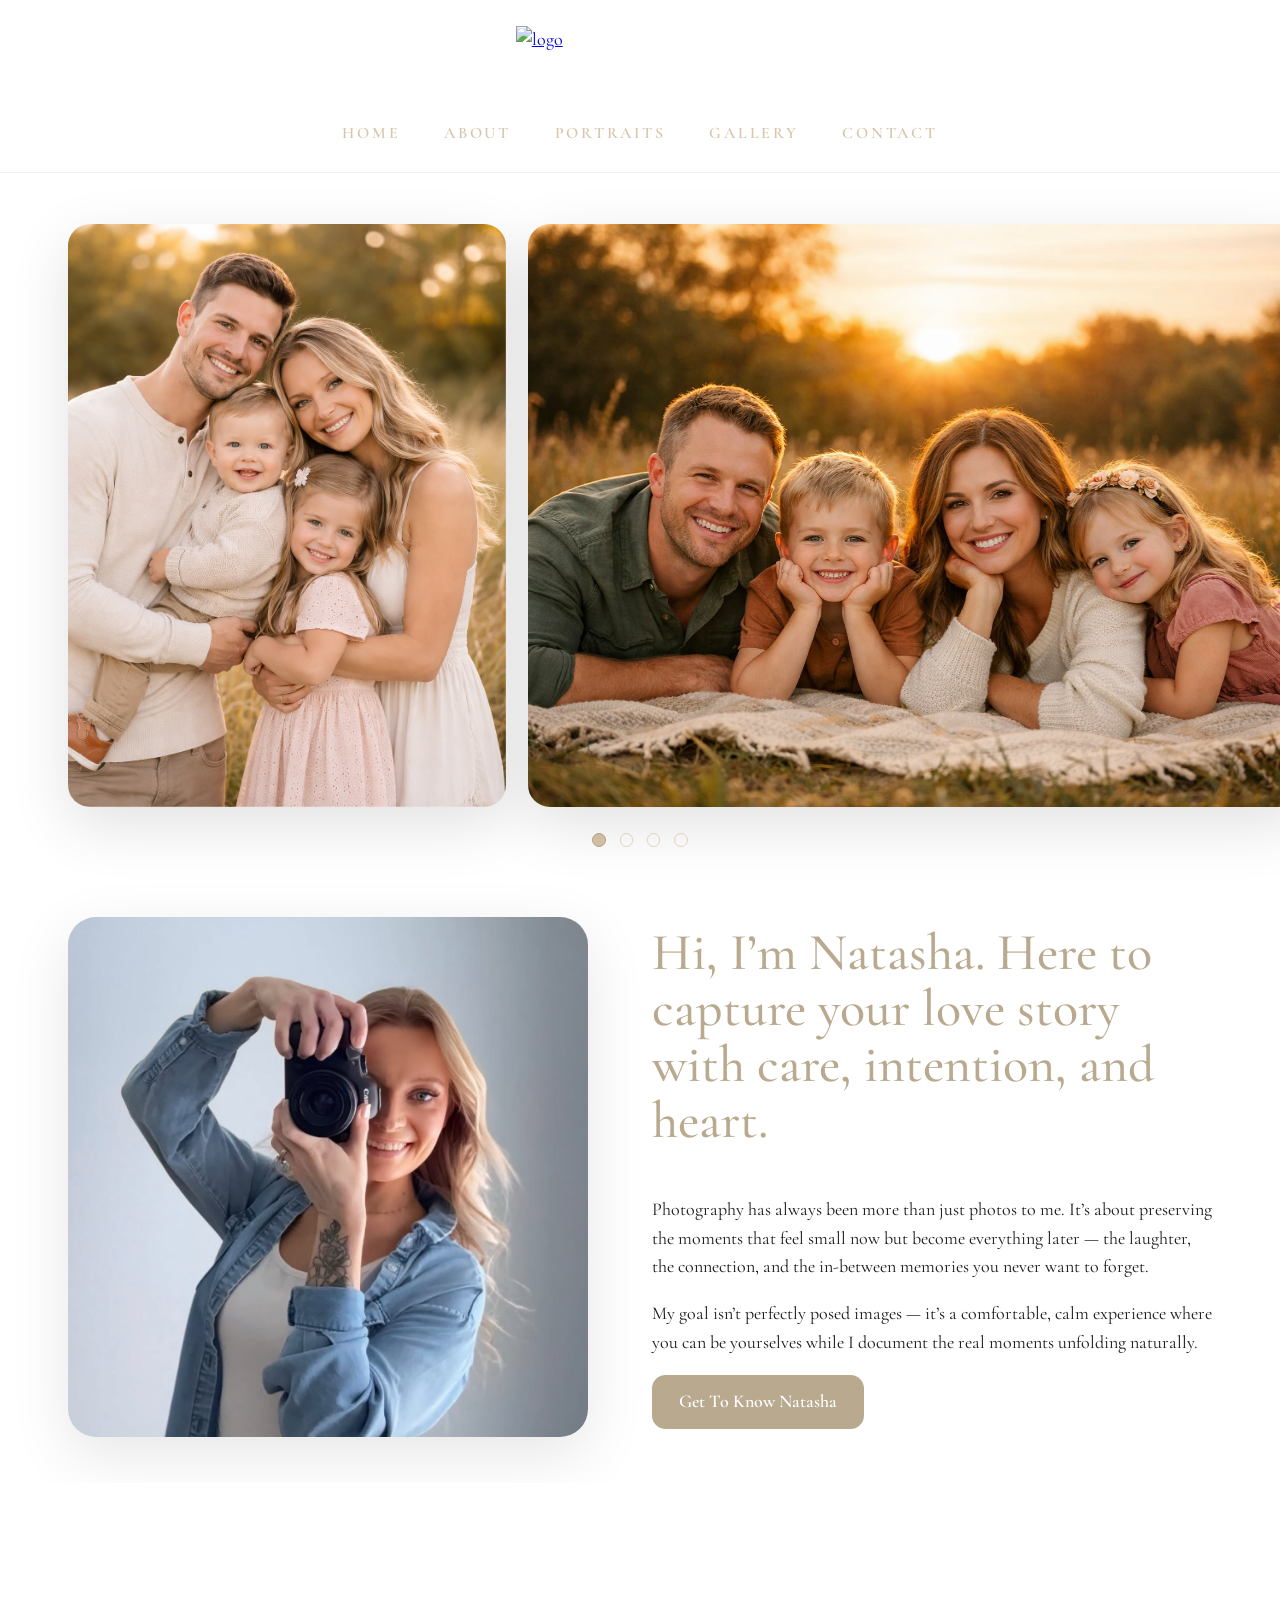
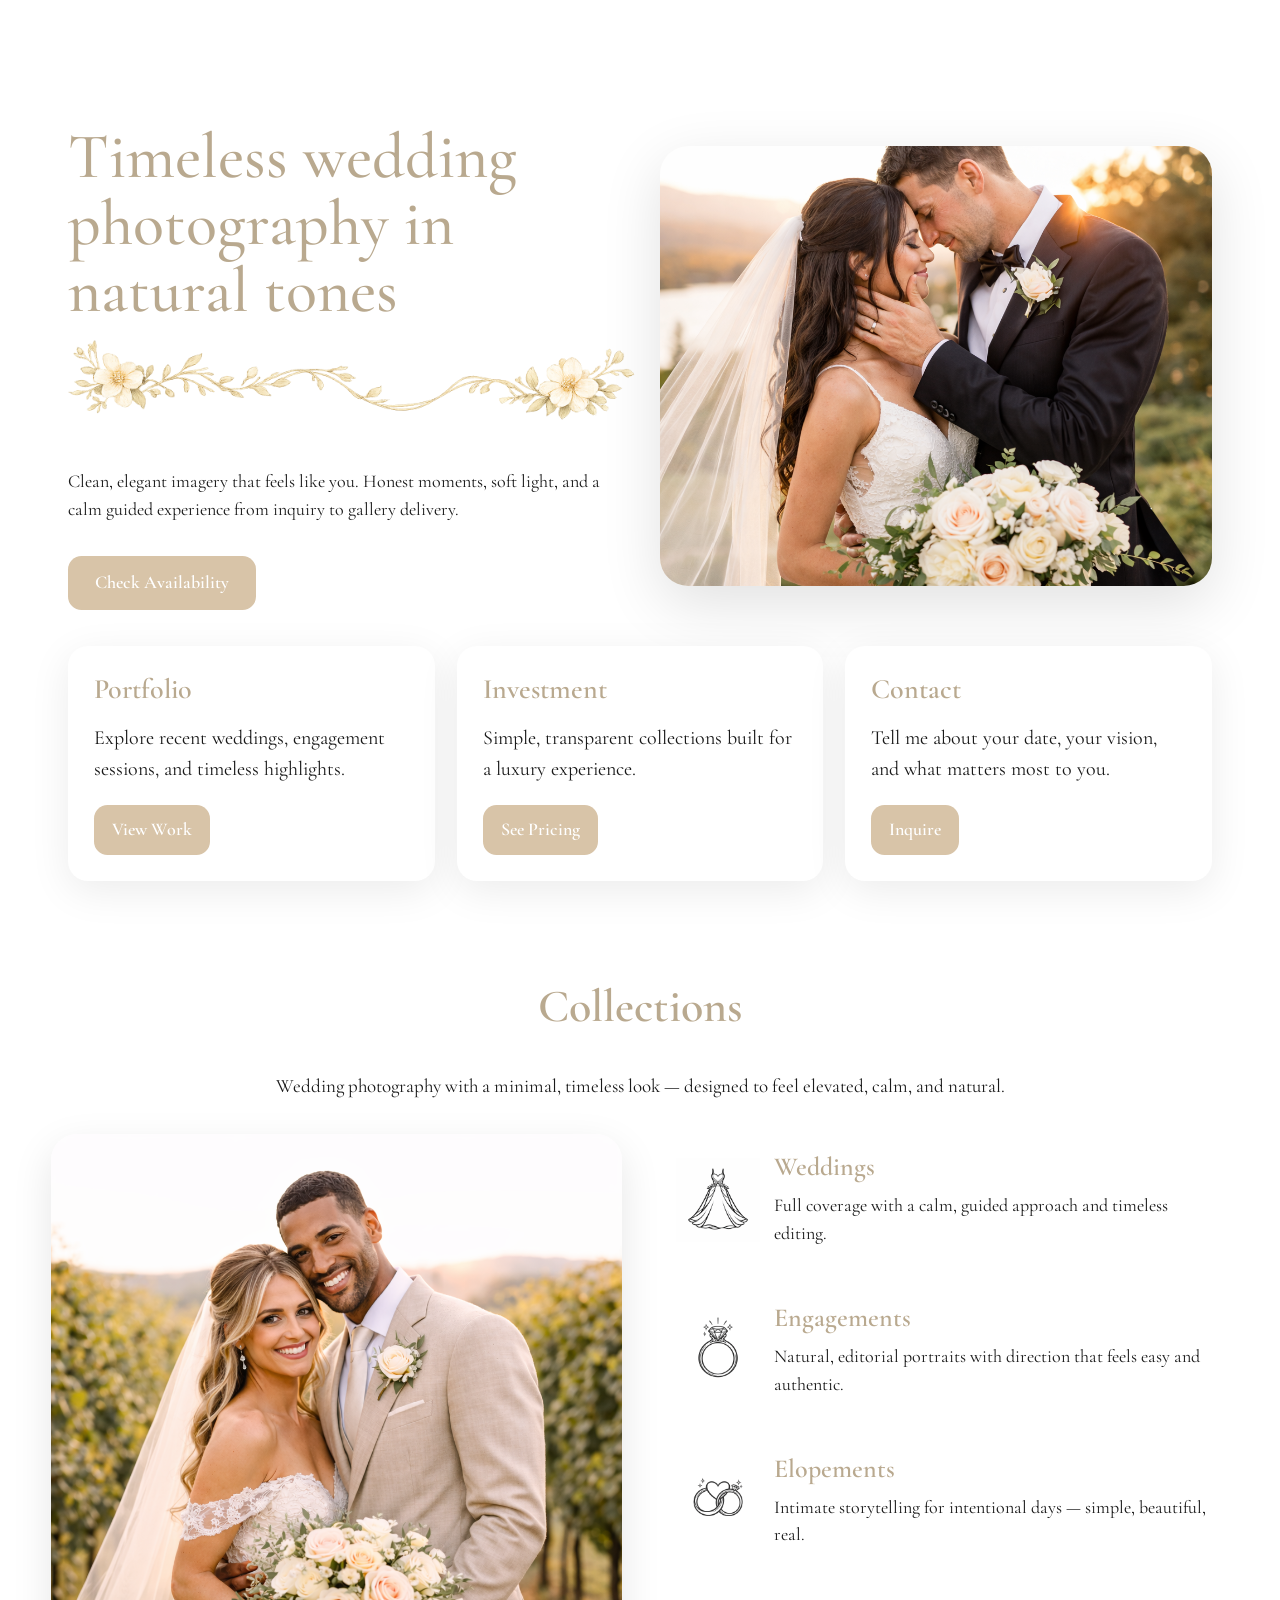
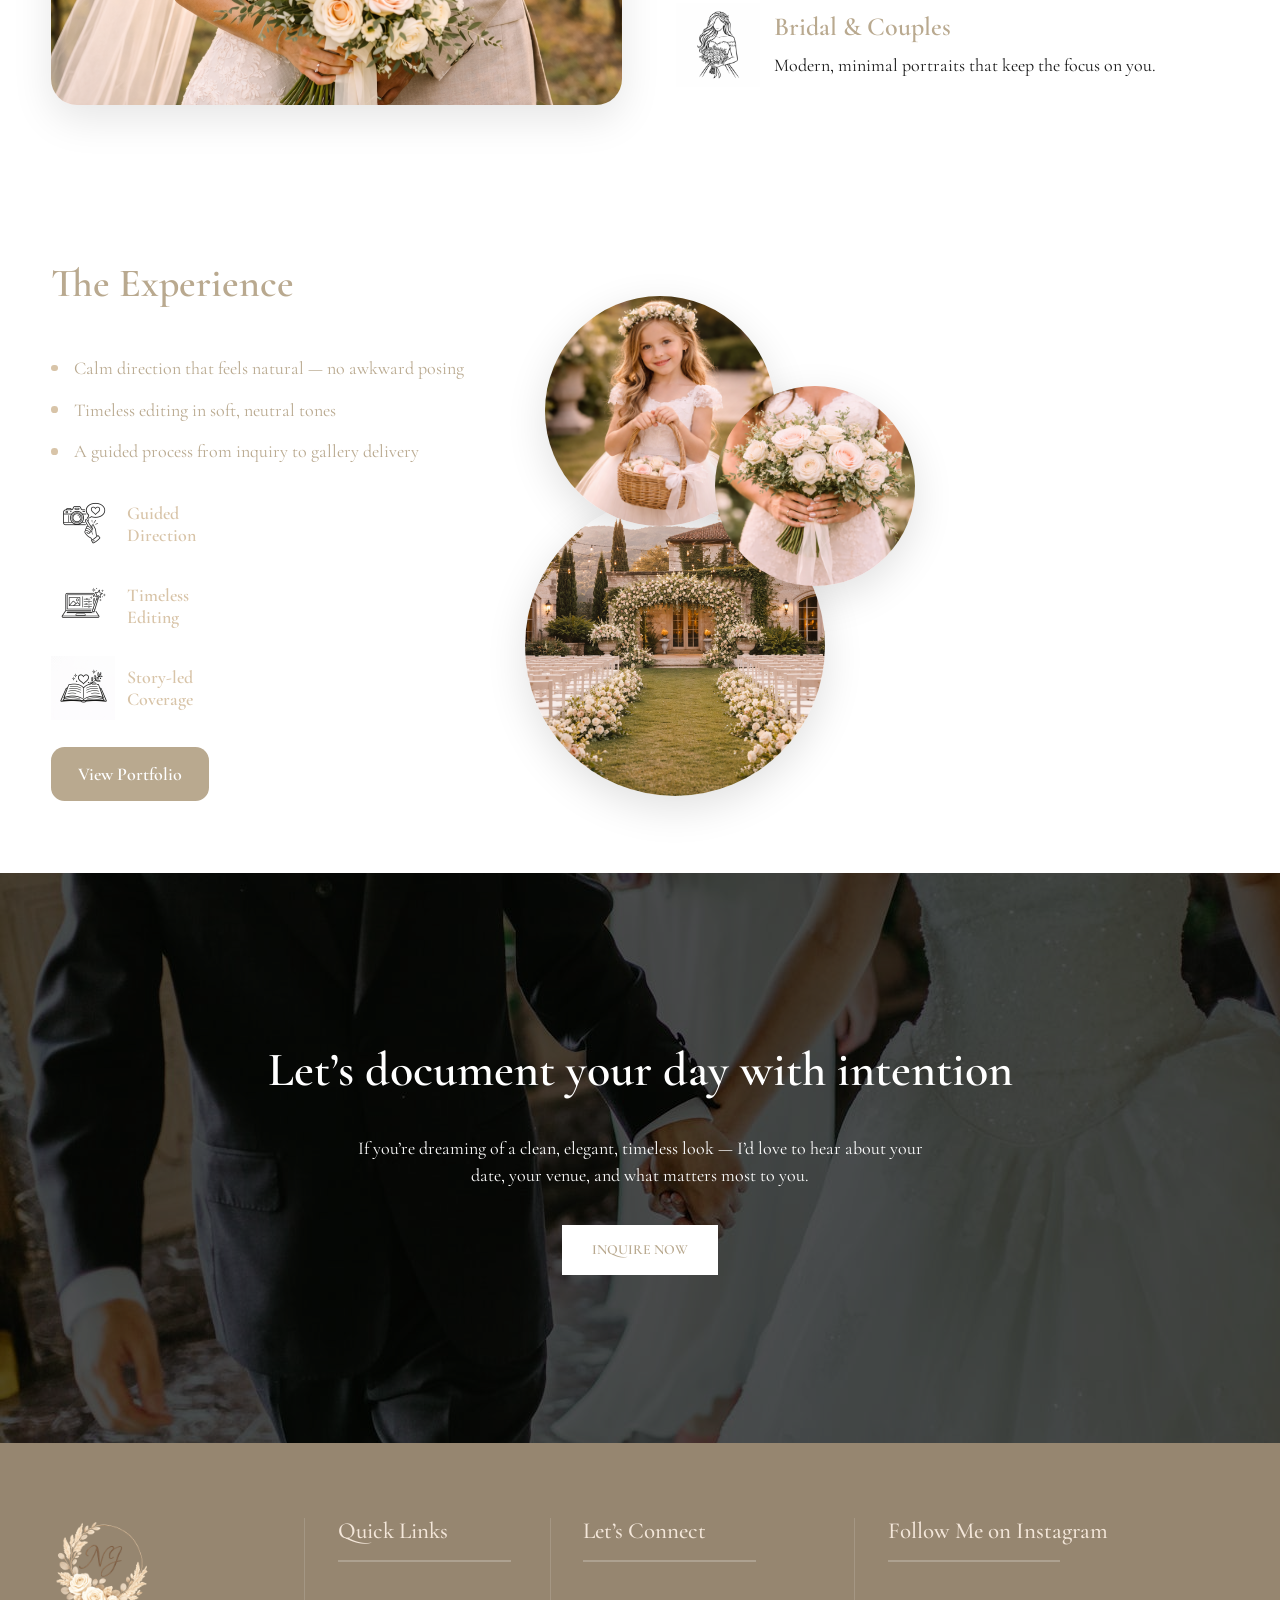
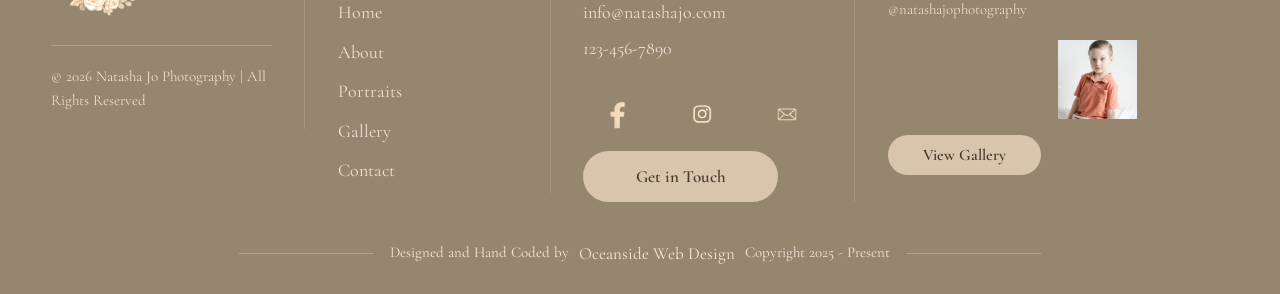
==== commit 49ff3a82: "Initial commit" ====
--- a/index.html
+++ b/index.html
@@ -8,26 +8,36 @@
     <!--Swap out for actual link (relative for now)-->
     <link rel="canonical" href="./index.html">
 
-    <meta name="description" content="Kynetic Integrations offers pediatric occupational therapy services, helping children across South Florida, develop essential life skills.">
-    <meta name="keywords" content="Pediatric Occupational Therapy, South Florida, Kynetic Integrations, children’s therapy, sensory integration">
+    <meta name="description" content="Natasha Jo Photography specializes in timeless, elegant wedding photography with a clean, luxury aesthetic. Serving couples with a calm, guided experience from inquiry to gallery delivery.">
+    <meta name="keywords" content="Wedding Photographer, Luxury Wedding Photography, Timeless Wedding Photos, Engagement Photography, Natasha Jo Photography, Wedding Photography">
 
     <!--Social Media Display-->
-    <meta property="og:title" content="Kynetic Integrations - Pediatric Occupational Therapy">
-    <meta property="og:description" content="Serving children and families in South Florida with evidence-based occupational therapy services.">
+    <meta property="og:title" content="Natasha Jo Photography - Timeless Wedding Photography">
+    <meta property="og:description" content="Clean, elegant wedding photography in natural tones. A calm, guided experience and timeless imagery.">
     <meta property="og:type" content="website" >
     <meta property="og:url" content="./index.html">
 
-
     <!--Favicons-->
-    <!--Use https://realfavicongenerator.net/ to generate and download your favicons-->
     <link rel="icon" type="image/png" href="/favicon-96x96.png" sizes="96x96" >
     <link rel="icon" type="image/svg+xml" href="/favicon.svg" >
     <link rel="apple-touch-icon" sizes="180x180" href="/apple-touch-icon.png" >
     <link rel="manifest" href="/site.webmanifest" >
-    <!-- Preload -->
+
+<!-- Preload -->
     <link rel="preload" as="image" href="./images/landing-m.webp">
-    <link rel="preload" as="font" type="font/woff2" href="fonts/roboto-v29-latin-regular.woff2" crossorigin>
-    <link rel="preload" as="font" type="font/woff2" href="fonts/roboto-v29-latin-700.woff2" crossorigin>
+
+    <link rel="preload"
+      as="font"
+      type="font/woff2"
+      href="./fonts/CormorantGaramond-Medium.woff2"
+      crossorigin>
+
+    <link rel="preload"
+      as="font"
+      type="font/woff2"
+      href="./fonts/CormorantGaramond-Regular.woff2"
+      crossorigin>
+
 
     <link rel="stylesheet" href="./css/critical.css"> <!-- Only above the fold css-->
     <link rel="stylesheet" href="./css/root.css">
@@ -36,12 +46,11 @@
     <!--Defer loading the whole page css-->
     <link rel="stylesheet" href="./css/local.css" media="print" onload="this.media='all'; this.onload=null;">
 
-    <!--If the user has javascript disabled, load this stylesheet-->
     <noscript>
         <link rel="stylesheet" href="./css/local.css">
     </noscript>
 
-    <title>Kynetic Integrations | Pediatric Occupational Therapy | South Florida</title>
+    <title>Natasha Jo Photography | Timeless Wedding Photography</title>
 </head>
 <body>
     <!--Screen reader skip main nav-->
@@ -52,293 +61,251 @@
     <!-- ============================================ -->
 
     <div id="navigation">
-        <div aria-hidden="true" class="background-color-div">
-            <!--This div is used to overcome a z-index issue where the open
-                #navbar-menu is on top of the #navigation. This bar places itself 
-                behind the #navbar-menu so that menu appears behind the #navigation
-            -->
-        </div>
+        <div aria-hidden="true" class="background-color-div"></div>
+
         <div class="container">
-            <!--Logo-->
+            <!-- Logo -->
             <a class="logo" aria-label="click to go to home page" href="./index.html">
-                <!--Light Colored Logo-->
-                <img class="light" aria-hidden="true" src="./images/logo.png" decoding="async" alt="logo" width="221" height="66">
-                <!--Dark Colored Logo-->
-                <img class="dark" aria-hidden="true" src="./images/logo.png" decoding="async" loading="lazy" alt="logo" width="221" height="66">
+                <img class="logo-full light" aria-hidden="true" src="./images/logo-transparent.PNG" decoding="async" alt="logo" width="221" height="66">
+                <img class="logo-full dark" aria-hidden="true" src="./images/logo-transparent.PNG" decoding="async" loading="lazy" alt="logo" width="221" height="66">
+
+                <img class="logo-initial light" aria-hidden="true" src="./images/logo-intial.png" decoding="async" alt="logo initial" width="60" height="60">
+                <img class="logo-initial dark" aria-hidden="true" src="./images/logo-intial.png" decoding="async" loading="lazy" alt="logo initial" width="60" height="60">
             </a>
 
-            <!--Main Nav-->
+            <!-- Main Nav -->
             <nav id="navbar-menu">
                 <ul>
-                    <li><a class="active" href="./index.html">Home</a></li>
-                    <li><a href="./about.html">About Us</a></li>
-                    <li><a href="./services.html">Services</a></li>
-                    <li><a href="./reviews.html">Reviews</a></li>
-                    <li><a href="./contact.html">Contact</a></li>
+                     <ul>
+                  <li><a class="active" href="./index.html">Home</a></li>
+                  <li><a href="./about.html">About</a></li>
+                  <li><a href="./portraits.html">Portraits</a></li>
+                  <li><a href="./gallery.html">Gallery</a></li>
+                  <li><a href="./contact.html">Contact</a></li>
+              </ul>
                 </ul>
             </nav>
-            <!--Mobile Nav toggle-->
-            <button class="hamburger-menu">
+
+            <!-- Mobile Nav toggle -->
+            <button class="hamburger-menu" aria-label="Toggle navigation">
                 <span aria-hidden="true"></span>
             </button>
         </div>
     </div>
 
     <main id="main">
+
+        <section id="photo-slideshow">
+            <div class="container">
+                <div class="slideshow-wrap">
+                <div class="slide-grid">
+                    <div class="frame frame-left">
+                    <img class="slide-img" src="./images/slide-01.png" alt="Wedding photo" loading="lazy" decoding="async">
+                    </div>
+
+                    <div class="frame frame-right">
+                    <img class="slide-img" src="./images/slide-02.png" alt="Wedding photo" loading="lazy" decoding="async">
+                    </div>
+                </div>
+
+                <!-- Dots (bubbles) -->
+                <div class="slide-dots" aria-label="Slideshow navigation"></div>
+                </div>
+            </div>
+        </section>
+        <!-- ============================================ -->
+        <!--                MEET NATASHA                  -->
+        <!-- ============================================ -->
+
+        <section id="meet-natasha">
+            <div class="mn-content">
+                <div class="mn-media">
+                    <picture>
+                        <source media="(max-width: 600px)" srcset="./images/natasha.png">
+                        <source media="(min-width: 601px)" srcset="./images/natasha.png">
+                        <img aria-hidden="true" decoding="async" src="./images/natasha.png" alt="Natasha Jo, wedding photographer" width="800" height="900">
+                    </picture>
+                </div>
+
+                <div class="mn-text">
+                    <h2>Hi, I’m Natasha. Here to capture your love story with care, intention, and heart.</h2>
+                    <p>
+                        Photography has always been more than just photos to me. It’s about preserving the moments that feel small now but become everything later — the laughter, the connection, and the in-between memories you never want to forget.
+                    </p>
+                    <p>
+                        My goal isn’t perfectly posed images — it’s a comfortable, calm experience where you can be yourselves while I document the real moments unfolding naturally.
+                    </p>
+                    <a class="mn-btn" href="./about.html">Get To Know Natasha</a>
+                </div>
+            </div>
+        </section>
+
+
         <!-- ============================================ -->
         <!--                    LANDING                   -->
         <!-- ============================================ -->
-    
+
         <section id="hero">
             <div class="hero-content">
                 <div class="heroText">
-                    <h1 id="home-h">Pediatric Occupational Therapy in South Florida</h1>
+                    <h1 id="home-h">Timeless wedding photography in natural tones</h1>
                     <p>
-                        Kynetic Integrations, founded by licensed occupational therapist <strong>Kynsie Someson</strong>, offers child-centered therapy to help children build essential life skills. We proudly serve families across South Florida, enabling children to learn, grow, and thrive.
+                        Clean, elegant imagery that feels like you. Honest moments, soft light, and a calm guided experience from inquiry to gallery delivery.
                     </p>
-                    <a class="button-solid" href="./contact.html" target="_blank" rel="noopener">
-                        Schedule an Appointment
-                    </a>
-                </div>
-            </div>
-            <picture>
-                <source media="(max-width: 600px)" srcset="./images/kynsie2-m.webp">
-                <source media="(min-width: 601px)" srcset="./images/kynsie2.webp">
-                <img aria-hidden="true" decoding="async" src="./images/kynsie2.jpg" alt="new home" width="275" height="132">
-             </picture>
+                    <a class="hero-btn" href="./contact.html">Check Availability</a>
+                </div>
+
+                <div class="heroMedia">
+                    <picture>
+                        <source media="(max-width: 600px)" srcset="./images/hero-wedding.png">
+                        <source media="(min-width: 601px)" srcset="./images/hero-wedding.png">
+                        <img aria-hidden="true" decoding="async" src="./images/hero-wedding.png" alt="Bride and groom in soft natural light" width="800" height="600">
+                    </picture>
+                </div>
+            </div>
+
+            <div class="heroCards">
+                <div class="card">
+                    <h3>Portfolio</h3>
+                    <p>Explore recent weddings, engagement sessions, and timeless highlights.</p>
+                    <a class="card-btn" href="./portfolio.html">View Work</a>
+                </div>
+                <div class="card">
+                    <h3>Investment</h3>
+                    <p>Simple, transparent collections built for a luxury experience.</p>
+                    <a class="card-btn" href="./investment.html">See Pricing</a>
+                </div>
+                <div class="card">
+                    <h3>Contact</h3>
+                    <p>Tell me about your date, your vision, and what matters most to you.</p>
+                    <a class="card-btn" href="./contact.html">Inquire</a>
+                </div>
+            </div>
         </section>
 
-
-
-        <!-- ============================================ -->
-        <!--                   About                      -->
-        <!-- ============================================ -->
-
-        <section id="triplet" class="triplet">
+        <!-- ============================================ -->
+        <!--                Services Overview             -->
+        <!-- ============================================ -->
+        <section id="services-overview" class="services-overview">
             <div class="container">
-                <picture class="image-box">
-                    <source media="(max-width: 600px)" srcset="./images/blocks-m.jpg">
-                    <source media="(min-width: 601px)" srcset="./images/blocks.jpg">
-                    <img aria-hidden="true" loading="lazy" decoding="async" src="./images/blocks.jpg" alt="building blocks" width="400" height="662">
-                </picture>
-                <div class="content">
-                    <h2 class="title">Trusted Pediatric Occupational Therapy for South Florida</h2>
-                     <p>
-                        At Kynetic Integrations, we believe in a holistic approach to help children achieve their fullest potential. Our comprehensive services address fine motor skills, sensory processing, and self-care tasks, allowing each child to grow in independence and confidence.
-                     </p>
-                     <p>
-                         <strong>Some key benefits you can expect:</strong>
-                     </p>
-                     <ul>
-                        <li>
-                            <img aria-hidden="true" loading="lazy" decoding="async" src="./images/flower.svg" alt="check mark" width="30" height="30">
-                            <span>Personalized treatment plans for each child’s unique needs</span>
-                        </li>
-                        <li>
-                            <img aria-hidden="true" loading="lazy" decoding="async" src="./images/flower.svg" alt="check mark" width="30" height="30">
-                            <span>Parent education to support therapy goals at home</span>
-                        </li>
-                        <li>
-                            <img aria-hidden="true" loading="lazy" decoding="async" src="./images/flower.svg" alt="check mark" width="30" height="30">
-                            <span>Evidence-based interventions that integrate play and creativity</span>
-                        </li>
-                        <li>
-                            <img aria-hidden="true" loading="lazy" decoding="async" src="./images/flower.svg" alt="check mark" width="30" height="30">
-                            <span>Collaborative approach with schools and other professionals</span>
-                        </li>
-                        <li>
-                            <img aria-hidden="true" loading="lazy" decoding="async" src="./images/flower.svg" alt="check mark" width="30" height="30">
-                            <span>Inclusive environment supporting children of all abilities</span>
-                        </li>
+                <header class="svc-head">
+                    <h2>Collections</h2>
+                    <p>Wedding photography with a minimal, timeless look — designed to feel elevated, calm, and natural.</p>
+                </header>
+
+                <div class="svc-grid">
+                    <!-- Left: Large image -->
+                    <picture class="svc-media">
+                        <source media="(max-width: 600px)" srcset="./images/homepage-couple.png">
+                        <source media="(min-width: 601px)" srcset="./images/homepage-couple.png">
+                        <img aria-hidden="true" loading="lazy" decoding="async"
+                            src="./images/homepage-couple.png"
+                            alt="Elegant wedding details and florals in neutral tones"
+                            width="740" height="560">
+                    </picture>
+
+                    <!-- Right: Collections list -->
+                    <div class="svc-list">
+                        <article class="svc-item">
+                            <div class="svc-icon">
+                                <img src="./images/dress-icon.png" alt="" aria-hidden="true" width="72" height="72">
+                            </div>
+                            <div class="svc-copy">
+                                <h3>Weddings</h3>
+                                <p>Full coverage with a calm, guided approach and timeless editing.</p>
+                            </div>
+                        </article>
+
+                        <article class="svc-item">
+                            <div class="svc-icon">
+                                <img src="./images/engagement-icon.png" alt="" aria-hidden="true" width="72" height="72">
+                            </div>
+                            <div class="svc-copy">
+                                <h3>Engagements</h3>
+                                <p>Natural, editorial portraits with direction that feels easy and authentic.</p>
+                            </div>
+                        </article>
+
+                        <article class="svc-item">
+                            <div class="svc-icon">
+                                <img src="./images/icon-elopements.png" alt="" aria-hidden="true" width="72" height="72">
+                            </div>
+                            <div class="svc-copy">
+                                <h3>Elopements</h3>
+                                <p>Intimate storytelling for intentional days — simple, beautiful, real.</p>
+                            </div>
+                        </article>
+
+                        <article class="svc-item">
+                            <div class="svc-icon">
+                                <img src="./images/icon-bridal.png" alt="" aria-hidden="true" width="72" height="72">
+                            </div>
+                            <div class="svc-copy">
+                                <h3>Bridal & Couples</h3>
+                                <p>Modern, minimal portraits that keep the focus on you.</p>
+                            </div>
+                        </article>
+                    </div>
+                </div>
+            </div>
+        </section>
+
+        <!-- ============================================ -->
+        <!--                How We Help                   -->
+        <!-- ============================================ -->
+        <section id="how-we-help" class="how-we-help">
+            <div class="container">
+
+                <!-- LEFT: Text + bullets + CTA -->
+                <div class="hwh-copy">
+                    <h2>The Experience</h2>
+                    <ul class="hwh-bullets">
+                        <li>Calm direction that feels natural — no awkward posing</li>
+                        <li>Timeless editing in soft, neutral tones</li>
+                        <li>A guided process from inquiry to gallery delivery</li>
                     </ul>
-                     <p>
-                        Our team is dedicated to nurturing each child’s potential through empathy, patience, and clinical expertise. We work closely with families to ensure continuity of care and lasting improvements in everyday life.
-                     </p>
-                     <a class="button-solid" href="./about.html">More About Us</a>
-                </div>
-                <picture class="image-box">
-                     <source media="(max-width: 600px)" srcset="./images/stacking-m.jpg">
-                     <source media="(min-width: 601px)" srcset="./images/stacking.jpg">
-                     <img aria-hidden="true" loading="lazy" decoding="async" src="./images/stacking.jpg" alt="child stacking blocks" width="400" height="662">
-                 </picture>
-            </div>
-       </section>
-
-        <!-- ============================================ -->
-        <!--          Extra Content For Ranking           -->
-        <!-- ============================================ -->
-
-        <section id="sidebyside-reverse">
-            <div class="container">
-                <div class="content">
-                    <h2 class="title">Occupational Therapy</h2>
-                    <p>
-                      At Kynetic Integrations, our pediatric occupational therapy services focus on helping children build essential skills for daily life. Through evidence-based techniques and play-based interventions, we empower each child to reach their full potential.
-                    </p>
-                    <p>
-                      <strong>Why Choose Kynetic Integrations for Occupational Therapy?</strong>
-                    </p>
-                    <ul>
-                      <li>
-                        <img
-                          aria-hidden="true"
-                          loading="lazy"
-                          decoding="async"
-                          src="./images/flower2.svg"
-                          alt="check mark"
-                          width="30"
-                          height="30"
-                        >
-                        <span>Family-centered approach that values collaboration and communication</span>
-                      </li>
-                      <li>
-                        <img
-                          aria-hidden="true"
-                          loading="lazy"
-                          decoding="async"
-                          src="./images/flower2.svg"
-                          alt="check mark"
-                          width="30"
-                          height="30"
-                        >
-                        <span>Flexible scheduling options to accommodate busy families</span>
-                      </li>
-                      <li>
-                        <img
-                          aria-hidden="true"
-                          loading="lazy"
-                          decoding="async"
-                          src="./images/flower2.svg"
-                          alt="check mark"
-                          width="30"
-                          height="30"
-                        >
-                        <span>Comfortable and fun therapy environment</span>
-                      </li>
-                      <li>
-                        <img
-                          aria-hidden="true"
-                          loading="lazy"
-                          decoding="async"
-                          src="./images/flower2.svg"
-                          alt="check mark"
-                          width="30"
-                          height="30"
-                        >
-                        <span>Dedicated to ongoing professional development and best practices</span>
-                      </li>
-                      <li>
-                        <img
-                          aria-hidden="true"
-                          loading="lazy"
-                          decoding="async"
-                          src="./images/flower2.svg"
-                          alt="check mark"
-                          width="30"
-                          height="30"
-                        >
-                        <span>Committed to cultivating your child’s confidence and abilities</span>
-                      </li>
-                    </ul>
-                    <p>
-                      If you're ready to help your child build crucial life skills, we're here to guide you. From mastering fine motor abilities to enhancing social and emotional growth, Kynetic Integrations is devoted to meaningful, measurable success.
-                    </p>
-                    <a class="button-solid" href="./contact.html">Contact Us Today</a>
-                  </div>
-              <!-- New Accordion Section -->
-                <div class="accordion">
-                    <div class="accordion-item">
-                    <div class="accordion-header">
-                        <h3>Sensory Regulation</h3>
-                        <img
-                        class="accordion-icon"
-                        src="./images/puzzle.svg"
-                        alt="puzzle icon"
-                        >
+
+                    <!-- Icons row -->
+                    <div class="hwh-icons">
+                        <article class="hwh-icon">
+                            <img src="./images/guide-icon.png" alt="" aria-hidden="true" width="64" height="64">
+                            <h3>Guided<br>Direction</h3>
+                        </article>
+                        <article class="hwh-icon">
+                            <img src="./images/icon-edit.png" alt="" aria-hidden="true" width="64" height="64">
+                            <h3>Timeless<br>Editing</h3>
+                        </article>
+                        <article class="hwh-icon">
+                            <img src="./images/icon-story.png" alt="" aria-hidden="true" width="64" height="64">
+                            <h3>Story-led<br>Coverage</h3>
+                        </article>
                     </div>
-                    <div class="accordion-content">
-                        <p>
-                        We focus on helping children interpret and organize sensory input, 
-                        so they can feel more comfortable and engaged in daily routines 
-                        without being overwhelmed by sights, sounds, or textures.
-                        </p>
-                    </div>
-                    </div>
-                
-                    <div class="accordion-item">
-                    <div class="accordion-header">
-                        <h3>Fine Motor & Handwriting</h3>
-                        <img
-                        class="accordion-icon"
-                        src="./images/puzzle.svg"
-                        alt="puzzle icon"
-                        >
-                    </div>
-                    <div class="accordion-content">
-                        <p>
-                        Strengthening hand, wrist, and finger control is crucial for activities
-                        like handwriting, drawing, buttoning clothes, and more, fostering greater
-                        independence and success in the classroom and at home.
-                        </p>
-                    </div>
-                    </div>
-                
-                    <div class="accordion-item">
-                    <div class="accordion-header">
-                        <h3>Activities of Daily Living</h3>
-                        <img
-                        class="accordion-icon"
-                        src="./images/puzzle.svg"
-                        alt="puzzle icon"
-                        >
-                    </div>
-                    <div class="accordion-content">
-                        <p>
-                        From dressing and bathing to feeding and grooming, we help children 
-                        become more self-sufficient and confident in everyday routines.
-                        </p>
-                    </div>
-                    </div>
-                
-                    <div class="accordion-item">
-                    <div class="accordion-header">
-                        <h3>Motor Planning & Coordination</h3>
-                        <img
-                        class="accordion-icon"
-                        src="./images/puzzle.svg"
-                        alt="puzzle icon"
-                        >
-                    </div>
-                    <div class="accordion-content">
-                        <p>
-                        By enhancing balance, body awareness, and movement sequencing, children 
-                        learn to carry out multi-step tasks more easily—such as climbing stairs, 
-                        riding a bike, or participating in sports.
-                        </p>
-                    </div>
-                    </div>
-                
-                    <div class="accordion-item">
-                    <div class="accordion-header">
-                        <h3>Visual-Motor Integration</h3>
-                        <img
-                        class="accordion-icon"
-                        src="./images/puzzle.svg"
-                        alt="puzzle icon"
-                        >
-                    </div>
-                    <div class="accordion-content">
-                        <p>
-                        We address how the eyes and hands work together—improving skills
-                        needed for reading, copying, and other tasks that require coordinated
-                        visual and motor activity.
-                        </p>
-                    </div>
-                    </div>
+
+                    <a class="hwh-btn" href="./portfolio.html">View Portfolio</a>
+                </div>
+
+                <!-- RIGHT: Circular photos cluster -->
+                <div class="hwh-photos">
+                    <picture class="photo p1">
+                        <source media="(max-width: 600px)" srcset="./images/exp-bottom.png">
+                        <source media="(min-width: 601px)" srcset="./images/exp-bottom.png">
+                        <img loading="lazy" decoding="async" src="./images/exp-bottom.png" alt="Bride and groom candid moment" width="560" height="560">
+                    </picture>
+
+                    <picture class="photo p2">
+                        <source media="(max-width: 600px)" srcset="./images/exp-mid.png">
+                        <source media="(min-width: 601px)" srcset="./images/exp-mid.png">
+                        <img loading="lazy" decoding="async" src="./images/exp-mid.png" alt="Elegant wedding detail shot" width="420" height="420">
+                    </picture>
+
+                    <picture class="photo p3">
+                        <source media="(max-width: 600px)" srcset="./images/icon-guide.png">
+                        <source media="(min-width: 601px)" srcset="./images/icon-guide.png">
+                        <img loading="lazy" decoding="async" src="./images/icon-guide.png" alt="Couple portrait in soft light" width="620" height="620">
+                    </picture>
                 </div>
             </div>
         </section>
-        
 
         <!-- ============================================ -->
         <!--             Final Call to Action             -->
@@ -346,82 +313,105 @@
 
         <section id="cta">
             <div class="container">
-                <h2 class="title">Start Your Child’s Journey Today</h2>
+                <h2 class="title">Let’s document your day with intention</h2>
                 <p>
-                    Empower your child with the right support to grow, learn, and thrive. Connect with us now to discuss how Kynetic Integrations can help.
+                    If you’re dreaming of a clean, elegant, timeless look — I’d love to hear about your date, your venue, and what matters most to you.
                 </p>
-                <a href="./contact.html" class="button-solid">Get Started</a>
-            </div>
+                <a href="./contact.html" class="button-solid">Inquire Now</a>
+            </div>
+
             <picture>
-                <source media="(max-width: 600px)" srcset="./images/cta-m.jpg">
+                <source media="(max-width: 600px)" srcset="./images/cta.jpg">
                 <source media="(min-width: 601px)" srcset="./images/cta.jpg">
-                <img aria-hidden="true" loading="lazy" decoding="async" src="./images/cta.jpg" alt="children learning" width="1920" height="1280">
-             </picture>
+                <img aria-hidden="true" loading="lazy" decoding="async" src="./images/cta.jpg" alt="Wedding couple walking in golden light" width="1920" height="1280">
+            </picture>
         </section>
+
     </main>
 
+
     <!-- ============================================ -->
-    <!--                     FOOTER                   -->
-    <!-- ============================================ -->
-
-    <footer id="footer">
-        <div class="container">
-            <div class="left-section">
-                <a class="logo" href="./index.html"><img loading="lazy" decoding="async" src="./images/logo-transparent.png" alt="logo" width="264" height="78"></a>
-            </div>
-            <div class="right-section">
-                <div class="lists">
-                    <ul>
-                        <li><h2>Information</h2></li>
-                        <li><a href="./index.html">Home</a></li>
-                        <li><a href="./about.html">About Us</a></li>
-                        <li><a href="./services.html">Services</a></li>
-                        <li><a href="./reviews.html">Reviews</a></li>
-                        <li><a href="./contact.html">Contact</a></li>
-                    </ul>
-                    <ul>
-                        <li><h2>Services</h2></li>
-                        <li>Fine Motor & Handwriting</li>
-                        <li>Sensory Regulation</li>
-                        <li>Activities of Daily Living</li>
-                        <li>Visual-Motor Integration</li>
-                        <li>Motor Planning & Conditioning</li>
-                      </ul>
-                      <ul>
-                        <li><h2>Contact</h2></li>
-                        <li>
-                          <a href="./contact.html">
-                            3301 NW 2nd Avenue, Suite 201<br>
-                            Boca Raton, FL 33431
-                          </a>
-                        </li>
-                        <li>
-                          <a href="tel:+12196883482">T: (219) 688‑3482</a>
-                        </li>
-                        <li>
-                          <a href="mailto:info@kyneticintegrations.com">info@kyneticintegrations.com</a>
-                        </li>
-                      </ul>
-                      
-                </div>
+<!--                     FOOTER                   -->
+<!-- ============================================ -->
+
+<footer id="footer">
+    <div class="container">
+        <div class="footer-grid">
+            <div class="footer-brand">
+                <a class="logo" href="./index.html">
+                    <img loading="lazy" decoding="async" src="./images/logo-intial.png" alt="Natasha Jo Photography logo" width="264" height="78">
+                </a>
+                <p class="copyright-text">© 2026 Natasha Jo Photography | All Rights Reserved</p>
+            </div>
+
+            <div class="footer-column quick-links">
+                <h2>Quick Links</h2>
+                <ul>
+                     <li><a class="active" href="./index.html">Home</a></li>
+                  <li><a href="./about.html">About</a></li>
+                  <li><a href="./portraits.html">Portraits</a></li>
+                  <li><a href="./gallery.html">Gallery</a></li>
+                  <li><a href="./contact.html">Contact</a></li>
+                </ul>
+            </div>
+
+            <div class="footer-column connect">
+                <h2>Let’s Connect</h2>
+                <ul class="contact-list">
+                    <li><a href="mailto:info@natashajo.com">info@natashajo.com</a></li>
+                    <li><a href="tel:1234567890">123-456-7890</a></li>
+                </ul>
+
+                  <div class="social-links">
+                    <a href="#" aria-label="Facebook">
+                        <img src="./images/facebook-icon.png" alt="" aria-hidden="true" width="28" height="28" loading="lazy" decoding="async">
+                    </a>
+                    <a href="#" aria-label="Instagram">
+                        <img src="./images/instagram-icon.png" alt="" aria-hidden="true" width="28" height="28" loading="lazy" decoding="async">
+                    </a>
+                    <a href="mailto:info@natashajo.com" aria-label="Email">
+                        <img src="./images/mail-icon.png" alt="" aria-hidden="true" width="28" height="28" loading="lazy" decoding="async">
+                    </a>
+                </div>
+
+              <a href="./gallery.html" class="gallery-btn">Get in Touch</a>
+            </div>
+
+            <div class="footer-column instagram-column">
+                <h2>Follow Me on Instagram</h2>
+                <a href="https://www.instagram.com/natashajophotography/" target="_blank" class="instagram-handle">@natashajophotography</a>
+
+                <div class="instagram-grid">
+                    <a href="https://www.instagram.com/natashajophotography/" target="_blank" class="insta-item" aria-label="Instagram gallery image 1">
+                        <img src="./images/footer-insta-1.png" alt="" aria-hidden="true" width="120" height="120" loading="lazy" decoding="async">
+                    </a>
+                    <a href="https://www.instagram.com/natashajophotography/" target="_blank" class="insta-item" aria-label="Instagram gallery image 2">
+                        <img src="./images/footer-insta-2.png" alt="" aria-hidden="true" width="120" height="120" loading="lazy" decoding="async">
+                    </a>
+                    <a href="https://www.instagram.com/natashajophotography/" target="_blank" class="insta-item" aria-label="Instagram gallery image 3">
+                        <img src="./images/footer-insta-3.png" alt="" aria-hidden="true" width="120" height="120" loading="lazy" decoding="async">
+                    </a>
+                </div>
+
+                <a href="./gallery.html" class="gallery-btn">View Gallery</a>
             </div>
         </div>
 
-        <div class="credit">
-            <span>Designed and Hand Coded by</span>
-            <a href="https://www.oceansideweb.design/" target="_blank" rel="noopener">Oceanside Web Design</a>
-            <span class="copyright"> Copyright 2025 - Present</span>
+        <div class="footer-bottom">
+            <span class="line"></span>
+            <div class="legal-links">
+                 <span>Designed and Hand Coded by</span>
+            <a href="https://www.oceansidewd.com/" target="_blank" rel="noopener">Oceanside Web Design</a>
+            <span class="copyright">Copyright 2025 - Present</span>
+            </div>
+            <span class="line"></span>
         </div>
-    </footer>
-
+    </div>
+</footer>
 
     <script defer src="./nav.js"></script>
     <script defer src="./dark.js"></script>
-    <!--
-        This script adds a class to the body after scrolling 100px
-        and we used these body.scroll styles to create some on scroll 
-        animations with the navbar
-    -->
+
     <script>
         document.addEventListener('scroll', (e) => { 
             const scroll = document.documentElement.scrollTop;
@@ -433,20 +423,98 @@
         });
     </script>
 
-    <script>
-     document.addEventListener('DOMContentLoaded', () => {
-      const accordionItems = document.querySelectorAll('.accordion-item');
-  
-      accordionItems.forEach(item => {
-        const header = item.querySelector('.accordion-header');
-        header.addEventListener('click', () => {
-          item.classList.toggle('open');
+  <script>
+    (function () {
+        const section = document.getElementById('photo-slideshow');
+        if (!section) return;
+
+        const leftImg  = section.querySelector('.frame-left .slide-img');
+        const rightImg = section.querySelector('.frame-right .slide-img');
+        const dotsWrap = section.querySelector('.slide-dots');
+
+        const slides = [
+        { left: './images/slide-01.png', right: './images/slide-02.png', leftAlt: 'Wedding photo', rightAlt: 'Wedding photo' },
+        { left: './images/slide-03.png', right: './images/slide-04.png', leftAlt: 'Wedding photo', rightAlt: 'Wedding photo' },
+        { left: './images/slide-05.png', right: './images/slide-06.png', leftAlt: 'Wedding photo', rightAlt: 'Wedding photo' },
+        { left: './images/slide-07.png', right: './images/slide-08.png', leftAlt: 'Wedding photo', rightAlt: 'Wedding photo' }
+        ];
+
+        /* Preload so loops/transitions never flash */
+        slides.forEach(s => {
+        const a = new Image(); a.src = s.left;
+        const b = new Image(); b.src = s.right;
         });
-      });
-    });
-  </script>
-  
-  
+
+        let index = 0;
+        let timer = null;
+        const INTERVAL = 3000;
+
+        function buildDots() {
+        if (!dotsWrap) return;
+
+        dotsWrap.innerHTML = '';
+        slides.forEach((_, i) => {
+            const btn = document.createElement('button');
+            btn.type = 'button';
+            btn.className = 'dot';
+            btn.setAttribute('aria-label', 'Go to slide ' + (i + 1));
+            btn.addEventListener('click', () => {
+            index = i;
+            setImages(index);
+            start();
+            });
+            dotsWrap.appendChild(btn);
+        });
+        }
+
+        function setActiveDot(i) {
+        if (!dotsWrap) return;
+        const dots = dotsWrap.querySelectorAll('.dot');
+        dots.forEach((d, idx) => d.classList.toggle('active', idx === i));
+        }
+
+        function setImages(i) {
+        const s = slides[i];
+
+        leftImg.classList.add('is-fading');
+        rightImg.classList.add('is-fading');
+
+        window.setTimeout(() => {
+            leftImg.src = s.left;
+            rightImg.src = s.right;
+            leftImg.alt = s.leftAlt || 'Wedding photo';
+            rightImg.alt = s.rightAlt || 'Wedding photo';
+
+            leftImg.classList.remove('is-fading');
+            rightImg.classList.remove('is-fading');
+
+            setActiveDot(i);
+        }, 180);
+        }
+
+        function next() {
+        index = (index + 1) % slides.length;   // infinite loop, constant speed
+        setImages(index);
+        }
+
+        function start() {
+        stop();
+        timer = window.setInterval(next, INTERVAL);
+        }
+
+        function stop() {
+        if (timer) window.clearInterval(timer);
+        timer = null;
+        }
+
+        section.addEventListener('mouseenter', stop);
+        section.addEventListener('mouseleave', start);
+
+        buildDots();
+        setImages(index);
+        start();
+    })();
+    </script>
 
 </body>
-</html>
+</html>
--- a/css/critical.css
+++ b/css/critical.css
@@ -1,125 +1,330 @@
-/*-- -------------------------- -->
-<---          Landing           -->
-<--- -------------------------- -*/
 /* Mobile */
 @media only screen and (min-width: 0em) {
+  #meet-natasha {
+    font-size: inherit;
+    padding-top: 2em;
+    padding-bottom: 2.25em;
+    background: #fff;
+  }
+  #meet-natasha .mn-content {
+    width: 92%;
+    max-width: 71.5em;
+    margin: 0 auto;
+    display: flex;
+    flex-direction: column;
+    gap: 1.75em;
+    align-items: center;
+    text-align: center;
+  }
+  #meet-natasha .mn-media {
+    width: 100%;
+    max-width: 32.5em;
+    border-radius: 1.75em;
+    overflow: hidden;
+    box-shadow: 0 1.125em 3.75em rgba(0, 0, 0, 0.1);
+    background: #faf9f7;
+  }
+  #meet-natasha .mn-media picture {
+    display: block;
+    width: 100%;
+    height: 100%;
+  }
+  #meet-natasha .mn-media picture img {
+    display: block;
+    width: 100%;
+    height: 100%;
+    object-fit: cover;
+  }
+  #meet-natasha .mn-text {
+    width: 100%;
+    max-width: 56.5em;
+  }
+  #meet-natasha .mn-text h2 {
+    font-weight: 500;
+    font-size: min(10vw, 2.75em);
+    color: var(--primaryDark);
+    line-height: 1.08em;
+    margin: 0 auto 0.875em auto;
+  }
+  #meet-natasha .mn-text p {
+    margin: 0 auto 1em auto;
+    max-width: 40em;
+    color: var(--bodyText);
+    line-height: 1.6em;
+  }
+  #meet-natasha .mn-text .mn-btn {
+    display: inline-block;
+    font-weight: 600;
+    padding: 0.75em 1.5em;
+    border-radius: 0.75em;
+    background: var(--primaryDark);
+    color: #fff;
+    text-decoration: none;
+    transition: background-color 0.25s ease;
+  }
+  #meet-natasha .mn-text .mn-btn:hover {
+    background-color: var(--primaryShade);
+  }
   #hero {
     font-size: inherit;
-    padding-bottom: 9.375em;
-    padding-top: 9.375em;
+    padding-top: 7.5em;
+    padding-bottom: 2.625em;
     position: relative;
-    z-index: 1;
-  }
-  #hero:before {
+    background: #fff;
+  }
+  #hero .hero-content {
+    width: 92%;
+    max-width: 71.5em;
+    margin: auto;
+    display: flex;
+    flex-direction: column;
+    gap: 2.25em;
+    align-items: center;
+    text-align: center;
+  }
+  #hero .heroText {
+    width: 100%;
+    max-width: 56.5em;
+  }
+  #hero .heroText h1 {
+    font-weight: 500;
+    font-size: min(11vw, 3.75em);
+    color: var(--primaryDark);
+    line-height: 1.05em;
+    margin: 0 auto 2.25em auto;
+    position: relative;
+  }
+  #hero .heroText h1:before {
     content: '';
     position: absolute;
     display: block;
+    width: 110%;
+    height: 10.25em;
+    background-image: url('../images/squiggly-flower.png');
+    background-repeat: no-repeat;
+    background-size: contain;
+    background-position: left center;
+    background-position-x: -0.375em;
+    bottom: -6.25em;
+    left: 0;
+  }
+  #hero .heroText p {
+    margin: 1.75em auto 1.75em auto;
+    max-width: 38.5625em;
+    color: var(--bodyText);
+    line-height: 1.55em;
+  }
+  #hero .heroText .hero-btn {
+    display: inline-block;
+    font-weight: 600;
+    padding: 0.75em 1.5em;
+    border-radius: 0.75em;
+    background: var(--primary);
+    color: #fff;
+    text-decoration: none;
+    transition: background .25s ease;
+  }
+  #hero .heroText .hero-btn:hover {
+    background: var(--primaryShade);
+  }
+  #hero .heroMedia {
+    width: 100%;
+    max-width: 56.25em;
+    border-radius: 1.75em;
+    overflow: hidden;
+    box-shadow: 0 1.125em 3.75em rgba(0, 0, 0, 0.12);
+    background: #faf9f7;
+  }
+  #hero .heroMedia picture {
+    display: block;
+    width: 100%;
     height: 100%;
-    width: 100%;
-    background: #000;
-    opacity: .4;
-    top: 0;
+  }
+  #hero .heroMedia picture img {
+    display: block;
+    width: 100%;
+    height: 100%;
+    object-fit: cover;
+  }
+  #hero .heroCards {
+    width: 92%;
+    max-width: 71.5em;
+    margin: 2em auto 0 auto;
+    display: grid;
+    grid-template-columns: 1fr;
+    gap: 1.125em;
+  }
+  #hero .heroCards .card {
+    background: #ffffff;
+    border-radius: 1.25em;
+    box-shadow: 0 0.625em 2.5em rgba(0, 0, 0, 0.08);
+    padding: 1.5em;
+    text-align: left;
+  }
+  #hero .heroCards .card h3 {
+    font-size: 1.25em;
+    color: var(--primaryDark);
+    margin-bottom: 0.625em;
+    font-weight: 700;
+  }
+  #hero .heroCards .card p {
+    color: var(--bodyText);
+    margin-bottom: 1em;
+    line-height: 1.55em;
+  }
+  #hero .heroCards .card .card-btn {
+    display: inline-block;
+    font-weight: 600;
+    padding: 0.625em 1em;
+    border-radius: 0.75em;
+    background: var(--primary);
+    color: #fff;
+    text-decoration: none;
+    transition: background .25s ease;
+  }
+  #hero .heroCards .card .card-btn:hover {
+    background: var(--primaryShade);
+  }
+}
+/* Tablet */
+@media only screen and (min-width: 48em) {
+  #meet-natasha {
+    padding-top: 3em;
+    padding-bottom: 2.875em;
+  }
+  #meet-natasha .mn-content {
+    flex-direction: row;
+    align-items: center;
+    justify-content: space-between;
+    gap: 2.75em;
+    text-align: left;
+  }
+  #meet-natasha .mn-media {
+    max-width: 32.5em;
+    height: 32.5em;
+  }
+  #meet-natasha .mn-text {
+    max-width: 35em;
+  }
+  #meet-natasha .mn-text h2 {
+    font-size: min(5.4vw, 3.25em);
+    margin-left: 0;
+    margin-right: 0;
+  }
+  #meet-natasha .mn-text p {
+    margin-left: 0;
+    margin-right: 0;
+    max-width: 40em;
+  }
+  #hero {
+    padding-top: 15em;
+    padding-bottom: 3em;
+  }
+  #hero .hero-content {
+    flex-direction: row;
+    align-items: center;
+    justify-content: space-between;
+    gap: 2.5em;
+    text-align: left;
+  }
+  #hero .heroText {
+    max-width: 35em;
+  }
+  #hero .heroText h1 {
+    font-size: min(6vw, 4em);
+  }
+  #hero .heroText h1:before {
     left: 0;
-    z-index: -10;
-  }
-  #hero picture {
-    position: absolute;
-    top: 0;
-    left: 0;
-    height: 100%;
-    width: 100%;
-    z-index: -11;
-  }
-  #hero picture img {
-    position: absolute;
-    top: 0;
-    left: 0;
-    height: 100%;
-    width: 100%;
-    object-fit: cover;
+    transform: none;
+  }
+  #hero .heroText p {
+    margin-left: 0;
+    margin-right: 0;
+  }
+  #hero .heroMedia {
+    max-width: 40em;
+    height: 27.5em;
+  }
+  #hero .heroCards {
+    margin-top: 2.25em;
+    grid-template-columns: repeat(3, 1fr);
+    gap: 1.375em;
+  }
+  #hero .heroCards .card {
+    padding: 1.625em;
+  }
+  #hero .heroCards .card h3 {
+    font-size: 1.75em;
+  }
+  #hero .heroCards .card p {
+    font-size: 1.25em;
+  }
+}
+/* Desktop */
+@media only screen and (min-width: 1300px) {
+  #meet-natasha {
+    padding-top: 3em;
+    padding-bottom: 2em;
+  }
+  #meet-natasha .mn-content {
+    width: 96%;
+    max-width: 71.5em;
+    margin: 0 auto;
+    gap: 3.25em;
+  }
+  #meet-natasha .mn-media {
+    max-width: 32.5em;
+    height: 36.25em;
+    border-radius: 2em;
+    box-shadow: 0 1.375em 4.375em rgba(0, 0, 0, 0.1);
+  }
+  #meet-natasha .mn-text {
+    max-width: 35em;
+  }
+  #meet-natasha .mn-text h2 {
+    font-size: 2.875em;
+  }
+  #meet-natasha .mn-text p {
+    font-size: 1.75em;
+    max-width: 40em;
+  }
+  #meet-natasha .mn-text .mn-btn {
+    padding: 0.875em 1.75em;
+    font-size: 1.125em;
+  }
+  #hero {
+    padding-top: 3em;
+    padding-bottom: 3em;
   }
   #hero .hero-content {
     width: 96%;
     max-width: 71.5em;
-    margin: auto;
+    margin: 0 auto;
+    gap: 3em;
+  }
+  #hero .heroText {
+    max-width: 33.75em;
+  }
+  #hero .heroText h1 {
+    font-size: 4em;
+  }
+  #hero .heroText p {
+    max-width: 40em;
+    font-size: 2em;
+  }
+  #hero .heroMedia {
+    max-width: 43.75em;
+    height: 31.25em;
+    border-radius: 2em;
+    box-shadow: 0 1.375em 4.375em rgba(0, 0, 0, 0.12);
+  }
+  #hero .heroCards {
     position: relative;
-    z-index: 10;
-    text-align: center;
-  }
-  #hero .hero-content {
-    padding: 0;
-  }
-  #hero .heroText {
-    width: 100%;
-    margin: auto;
-    max-width: 56.875em;
-  }
-  #hero h1 {
-    font-weight: bold;
-    font-size: min(12vw, 4em);
-    color: #fff;
-    text-align: center;
-    line-height: 1.203125;
-    margin: auto;
-    width: 100%;
-    max-width: 14.125em;
-    margin-bottom: 1.4375em;
-    position: relative;
-  }
-  #hero h1:before {
-    content: '';
-    position: absolute;
-    display: block;
-    height: 0.0625em;
-    width: 1.515625em;
-    background: var(--primaryShade);
-    opacity: 1;
-    bottom: -0.25em;
-    left: 50%;
-    transform: translateX(-50%);
-  }
-  #hero p {
-    line-height: 1.55em;
-    margin: auto;
-    margin-bottom: 1.72222222em;
-    color: #fff;
-    width: 100%;
-    text-align: center;
-    max-width: 34.27777778em;
-    opacity: 1;
-  }
-  #hero .button-solid {
-    margin: auto;
-    display: inline-block;
-    width: auto;
-  }
-}
-/* Tablet */
-@media only screen and (min-width: 48em) {
-  #hero {
-    padding: 12.5em 0 18.75em 0;
-    z-index: 1;
-    overflow: hidden;
-  }
-  #hero .hero-content {
-    display: flex;
-    justify-content: space-between;
-    position: relative;
-  }
-}
-/* Small Desktop */
-@media only screen and (min-width: 1300px) {
-  #hero {
-    padding-top: 17.0625em;
-    padding-bottom: 19.1875em;
-    background: url("../images/kynsie2.jpeg");
-    background-size: cover;
-    background-position: center top;
-    background-repeat: no-repeat;
-    background-attachment: fixed;
-  }
-  #hero picture {
-    display: none;
+    gap: 1.625em;
+  }
+  #hero .heroCards .card {
+    border-radius: 1.5em;
+    padding: 1.75em;
   }
 }
 /*-- -------------------------- -->
@@ -204,6 +409,137 @@
     max-width: 22.3125em;
   }
 }
+/* Mobile */
+@media only screen and (min-width: 0em) {
+  #photo-slideshow {
+    background: #fff;
+    padding: 3em 0 1.125em 0;
+    margin-top: 10em;
+    /* Dots */
+  }
+  #photo-slideshow .container {
+    width: 92%;
+    max-width: 71.5em;
+    margin: 0 auto;
+  }
+  #photo-slideshow .slideshow-wrap {
+    position: relative;
+    display: flex;
+    flex-direction: column;
+    align-items: center;
+    justify-content: center;
+    gap: 0.875em;
+  }
+  #photo-slideshow .slide-grid {
+    width: 100%;
+    display: grid;
+    grid-template-columns: 1fr;
+    gap: 1.125em;
+    align-items: stretch;
+  }
+  #photo-slideshow .frame {
+    position: relative;
+    overflow: hidden;
+    border-radius: 1.125em;
+    background: #f6f4f1;
+    box-shadow: 0 1em 3.125em rgba(0, 0, 0, 0.1);
+  }
+  #photo-slideshow .frame-left {
+    aspect-ratio: 0.75;
+  }
+  #photo-slideshow .frame-right {
+    aspect-ratio: 1.33333333;
+  }
+  #photo-slideshow .slide-img {
+    display: block;
+    width: 100%;
+    height: 100%;
+    object-fit: cover;
+    opacity: 1;
+    transition: opacity .35s ease;
+    will-change: opacity;
+  }
+  #photo-slideshow .slide-img.is-fading {
+    opacity: 0;
+  }
+  #photo-slideshow .slide-dots {
+    display: flex;
+    align-items: center;
+    justify-content: center;
+    gap: 0.75em;
+    padding: 0.75em 0 0 0;
+  }
+  #photo-slideshow .dot {
+    border: 0.125em solid var(--primary);
+    background: transparent;
+    width: 0.875em;
+    height: 0.875em;
+    border-radius: 9999px;
+    padding: 0;
+    cursor: pointer;
+    transition: transform 0.2s ease, background 0.2s ease, border-color 0.2s ease;
+    opacity: .75;
+  }
+  #photo-slideshow .dot:hover {
+    transform: translateY(-0.0625em);
+    opacity: 1;
+  }
+  #photo-slideshow .dot.active {
+    background: var(--primary);
+    border-color: var(--primaryDark);
+    opacity: 1;
+  }
+}
+/* Tablet */
+@media only screen and (min-width: 48em) {
+  #photo-slideshow {
+    padding: 4em 0 1.375em 0;
+  }
+  #photo-slideshow .slide-grid {
+    grid-template-columns: 0.78fr 1.22fr;
+    gap: 1.375em;
+  }
+  #photo-slideshow .frame {
+    border-radius: 1.375em;
+    box-shadow: 0 1.125em 3.75em rgba(0, 0, 0, 0.12);
+  }
+  #photo-slideshow .dot {
+    width: 1em;
+    height: 1em;
+    border-width: 0.125em;
+  }
+  #photo-slideshow .slide-dots {
+    gap: 0.875em;
+  }
+}
+/* Desktop */
+@media only screen and (min-width: 1300px) {
+  #photo-slideshow {
+    margin-top: 3em;
+    padding: 4.5em 0 1.625em 0;
+  }
+  #photo-slideshow .container {
+    width: 96%;
+    max-width: 81.25em;
+    margin-top: 13.75em;
+  }
+  #photo-slideshow .slide-grid {
+    gap: 1.625em;
+  }
+  #photo-slideshow .frame {
+    border-radius: 1.625em;
+    box-shadow: 0 1.375em 4.375em rgba(0, 0, 0, 0.12);
+  }
+  #photo-slideshow .dot {
+    width: 4em;
+    height: 4em;
+    border-width: 0.125em;
+  }
+  #photo-slideshow .slide-dots {
+    padding-top: 1em;
+    gap: 1em;
+  }
+}
 /* Dark mode */
 @media only screen and (min-width: 0em) {
   body.dark-mode #services {
--- a/css/root.css
+++ b/css/root.css
@@ -4,44 +4,52 @@
 /* Mobile */
 @media only screen and (min-width: 0em) {
   :root {
-    --primary: #184447;
-    --primaryShade: #b1eeb5;
-    --primaryDark: #805d0d;
+    --primary: #D8C4A8;
+    --primaryShade: #EDE5D9;
+    --primaryDark: #B9A98F;
     --bodyText: #1a1a1a;
   }
-  /* roboto-regular - latin */
+  /* Cormorant Garamond - Light */
   @font-face {
-    font-family: 'Roboto';
+    font-family: 'Cormorant';
+    font-style: normal;
+    font-weight: 300;
+    src: local(''), url('../fonts/CormorantGaramond-Light.woff2') format('woff2'), url('../fonts/CormorantGaramond-Light.woff') format('woff');
+  }
+  /* Cormorant Garamond - Regular */
+  @font-face {
+    font-family: 'Cormorant';
     font-style: normal;
     font-weight: 400;
-    src: local(''), url('../fonts/roboto-v29-latin-regular.woff2') format('woff2'), /* Chrome 26+, Opera 23+, Firefox 39+ */ url('../fonts/roboto-v29-latin-regular.woff') format('woff');
-    
-    /* Chrome 6+, Firefox 3.6+, IE 9+, Safari 5.1+ */
-  }
-  /* roboto-700 - latin */
+    src: local(''), url('../fonts/CormorantGaramond-Regular.woff2') format('woff2'), url('../fonts/CormorantGaramond-Regular.woff') format('woff');
+  }
+  /* Cormorant Garamond - Medium */
   @font-face {
-    font-family: 'Roboto';
+    font-family: 'Cormorant';
     font-style: normal;
-    font-weight: 700;
-    src: local(''), url('../fonts/roboto-v29-latin-700.woff2') format('woff2'), /* Chrome 26+, Opera 23+, Firefox 39+ */ url('../fonts/roboto-v29-latin-700.woff') format('woff');
-    
-    /* Chrome 6+, Firefox 3.6+, IE 9+, Safari 5.1+ */
-  }
-  /* roboto-900 - latin */
+    font-weight: 500;
+    src: local(''), url('../fonts/CormorantGaramond-Medium.woff2') format('woff2'), url('../fonts/CormorantGaramond-Medium.woff') format('woff');
+  }
+  /* Cormorant Garamond - SemiBold */
   @font-face {
-    font-family: 'Roboto';
+    font-family: 'Cormorant';
     font-style: normal;
-    font-weight: 900;
-    src: local(''), url('../fonts/roboto-v29-latin-900.woff2') format('woff2'), /* Chrome 26+, Opera 23+, Firefox 39+ */ url('../fonts/roboto-v29-latin-900.woff') format('woff');
-    
-    /* Chrome 6+, Firefox 3.6+, IE 9+, Safari 5.1+ */
+    font-weight: 600;
+    src: local(''), url('../fonts/CormorantGaramond-SemiBold.woff2') format('woff2'), url('../fonts/CormorantGaramond-SemiBold.woff') format('woff');
+  }
+  /* Cormorant Garamond - Italic */
+  @font-face {
+    font-family: 'Cormorant';
+    font-style: italic;
+    font-weight: 400;
+    src: local(''), url('../fonts/CormorantGaramond-Italic.woff2') format('woff2'), url('../fonts/CormorantGaramond-Italic.woff') format('woff');
   }
   body,
   html {
     margin: 0;
     padding: 0;
     font-size: 100%;
-    font-family: 'Roboto', Arial, sans-serif;
+    font-family: 'Cormorant', serif;
     color: var(--bodyText);
     overflow-x: hidden;
   }
@@ -97,13 +105,13 @@
     padding: 0 2.14285714em;
     position: relative;
     z-index: 1;
-    background-color: var(--primary);
-    color: #fff;
+    background-color: #fff;
+    color: var(--primaryDark);
     transition: color .3s;
     transition-delay: .1s;
   }
   .button-solid:hover {
-    color: var(--primary);
+    color: #fff;
   }
   .button-solid:hover:before {
     width: 100%;
@@ -144,315 +152,310 @@
     font-size: .85vw;
   }
 }
-/*-- -------------------------- -->
-<---         Navigation         -->
-<--- -------------------------- -*/
-/* Mobile - Top Drop Down */
-@media only screen and (max-width: 1023px) {
+/* Mobile */
+@media only screen and (min-width: 0em) {
   #navigation {
     position: fixed;
     top: 0;
     left: 0;
     width: 100%;
-    z-index: 10000;
+    z-index: 200000;
+    background: #fff;
     height: auto;
-    background-color: var(--primary);
+    border-bottom: 0.0625em solid rgba(0, 0, 0, 0.05);
+    transition: box-shadow 0.3s, background-color 0.3s;
   }
   #navigation .background-color-div {
     position: absolute;
-    top: 0;
+    inset: 0;
+    background: #fff;
+    height: 100%;
+    pointer-events: none;
+  }
+  #navigation .container {
+    width: 92%;
+    margin: 0 auto;
+    padding: 1.125em 0;
+    display: flex;
+    align-items: center;
+    justify-content: space-between;
+    position: relative;
+    transition: padding .3s, gap .3s;
+  }
+  #navigation .logo {
+    display: inline-flex;
+    align-items: center;
+    justify-content: flex-start;
+    height: 9.375em;
+    width: auto;
+    position: relative;
+    overflow: visible;
+    transition: height .35s ease, opacity .35s ease, transform .35s ease;
+  }
+  #navigation .logo img {
+    display: block;
+    width: auto;
+  }
+  #navigation .logo .logo-full {
+    height: 100%;
+    opacity: 1;
+    visibility: visible;
+    transition: opacity .3s ease, visibility .3s ease;
+  }
+  #navigation .logo .logo-initial {
+    position: absolute;
     left: 0;
-    background-color: var(--primary);
-    width: 100%;
-    height: 100%;
-    box-shadow: rgba(149, 157, 165, 0.2) 0px 8px 24px;
-  }
-  #navigation .container {
-    padding: 0.8125em 0;
-    width: 96%;
-  }
-  #navigation .logo {
-    display: inline-block;
-    height: 3.75em;
+    top: 50%;
+    transform: translateY(-50%);
+    height: 2.625em;
     width: auto;
-  }
-  #navigation .logo img {
-    width: auto;
-    height: 100%;
-  }
-  #navigation .logo .light {
+    opacity: 0;
+    visibility: hidden;
+    transition: opacity .3s ease, visibility .3s ease;
+  }
+  #navigation .logo .light.logo-full,
+  #navigation .logo .light.logo-initial {
     display: none;
   }
-  #navigation .logo .dark {
+  #navigation .logo .dark.logo-full,
+  #navigation .logo .dark.logo-initial {
     display: block;
   }
   #navigation .hamburger-menu {
-    position: absolute;
-    right: 0em;
     border: none;
-    height: 3em;
-    width: 3em;
-    z-index: 100;
-    display: block;
+    height: 2.75em;
+    width: 2.75em;
     background: transparent;
     padding: 0;
+    display: inline-block;
+    position: relative;
+    margin-left: auto;
+  }
+  #navigation .hamburger-menu span {
+    height: 0.125em;
+    width: 1.625em;
+    background-color: var(--primary);
+    display: block;
+    position: absolute;
+    left: 50%;
     top: 50%;
-    transform: translateY(-50%);
-    transition: top .3s;
-  }
-  #navigation .hamburger-menu span {
-    height: 2px;
-    width: 1.875em;
-    background-color: #fff;
-    display: block;
-    position: absolute;
-    left: 50%;
-    transform: translateX(-50%);
+    transform: translate(-50%, -50%);
     transition: background-color 0.3s;
   }
-  #navigation .hamburger-menu span:before {
-    content: '';
-    position: absolute;
-    display: block;
-    height: 2px;
-    width: 80%;
-    background: #fff;
-    opacity: 1;
-    top: -6px;
-    left: 0;
-    transition: width .3s, left .3s, top .3s, transform .5s;
-  }
+  #navigation .hamburger-menu span:before,
   #navigation .hamburger-menu span:after {
     content: '';
     position: absolute;
-    display: block;
-    height: 2px;
-    width: 80%;
-    background: #fff;
-    opacity: 1;
-    top: 6px;
+    height: 0.125em;
+    width: 100%;
+    background: var(--primary);
     left: 0;
-    transition: width .3s, left .3s, top .3s, transform .3s;
+    transition: transform 0.35s, top 0.35s;
+  }
+  #navigation .hamburger-menu span:before {
+    top: -0.4375em;
+  }
+  #navigation .hamburger-menu span:after {
+    top: 0.4375em;
   }
   #navigation .hamburger-menu.clicked span {
     background-color: transparent;
   }
   #navigation .hamburger-menu.clicked span:before {
+    top: 0;
+    transform: rotate(45deg);
+  }
+  #navigation .hamburger-menu.clicked span:after {
+    top: 0;
+    transform: rotate(-45deg);
+  }
+  #navigation #navbar-menu {
+    position: absolute;
+    top: 100%;
+    left: 0;
     width: 100%;
-    transform: translate(-50%, -50%) rotate(225deg);
-    left: 50%;
-    top: 50%;
-  }
-  #navigation .hamburger-menu.clicked span:after {
-    width: 100%;
-    transform: translate(-50%, -50%) rotate(-225deg);
-    left: 50%;
-    top: 50%;
-  }
-  #navigation #navbar-menu {
-    position: fixed;
-    right: 0;
-    padding: 0;
-    width: 100%;
-    border-radius: 0 0 0.375em 0.375em;
-    z-index: -1;
+    background: #fff;
+    border-bottom: 0.0625em solid rgba(0, 0, 0, 0.05);
+    box-shadow: 0 0.5em 1.5em rgba(0, 0, 0, 0.06);
     overflow: hidden;
-    box-shadow: rgba(149, 157, 165, 0.2) 0px 8px 24px;
-    background-color: #fff;
-    top: 4em;
+    height: 0;
     padding-top: 0;
-    height: 0;
-    transition: height 0.3s, padding-top 0.3s, top 0.3s;
+    transition: height 0.3s, padding-top 0.3s;
   }
   #navigation #navbar-menu ul {
-    padding: 0;
-    perspective: 700px;
+    padding: 0.875em 0 1.125em 0;
+    margin: 0;
+    display: grid;
+    gap: 1em;
   }
   #navigation #navbar-menu ul li {
     list-style: none;
-    margin-bottom: 1.5em;
     text-align: center;
-    transform-style: preserve-3d;
-    opacity: 0;
-    transform: translateY(-0.4375em) rotateX(90deg);
-    transition: opacity .5s, transform .5s;
-  }
-  #navigation #navbar-menu ul li:nth-of-type(1) {
-    transition-delay: .1s;
-  }
-  #navigation #navbar-menu ul li:nth-of-type(2) {
-    transition-delay: .2s;
-  }
-  #navigation #navbar-menu ul li:nth-of-type(3) {
-    transition-delay: .3s;
-  }
-  #navigation #navbar-menu ul li:nth-of-type(4) {
-    transition-delay: .4s;
-  }
-  #navigation #navbar-menu ul li:nth-of-type(5) {
-    transition-delay: .5s;
   }
   #navigation #navbar-menu ul li a {
     text-decoration: none;
     text-transform: uppercase;
-    color: #000;
-    font-size: 1.1875em;
-    text-align: center;
+    font-weight: 700;
+    font-size: 0.9375em;
+    letter-spacing: 0.15625em;
+    color: var(--primary);
+    position: relative;
     display: inline-block;
-    position: relative;
-    font-weight: bold;
-  }
-  #navigation #navbar-menu ul li a.active:before {
-    content: '';
-    position: absolute;
-    display: block;
-    height: 0.42105263em;
-    background: var(--primary);
-    opacity: 1;
-    bottom: 0.26315789em;
-    border-radius: 0.21052632em;
-    left: -0.31578947em;
-    right: -0.31578947em;
-    z-index: -1;
-  }
-  #navigation #navbar-menu.open {
-    height: 21em;
-    padding-top: 2.5em;
-    z-index: -100;
-  }
-  #navigation #navbar-menu.open ul li {
-    opacity: 1;
-    transform: translateY(0) rotateX(0);
-  }
-}
-/* Desktop */
-@media only screen and (min-width: 64em) {
-  ::-webkit-scrollbar-track {
-    -webkit-box-shadow: inset 0 0 0.375em rgba(0, 0, 0, 0.3);
-    background-color: #fff;
-  }
-  ::-webkit-scrollbar-track-piece {
-    background-color: #f0f0f0;
-  }
-  ::-webkit-scrollbar {
-    width: 0.75em;
-    background-color: #F5F5F5;
-  }
-  ::-webkit-scrollbar-thumb {
-    border-radius: 0.625em;
-    background: var(--primary);
-  }
-  body.scroll #navigation .background-color-div {
-    height: 100%;
-    box-shadow: rgba(100, 100, 111, 0.2) 0px 7px 29px 0px;
-  }
-  body.scroll #navigation .logo .light {
-    display: none;
-  }
-  body.scroll #navigation .logo .dark {
-    display: block;
-  }
-  body.scroll #navigation #navbar-menu ul li a {
-    color: #fff;
-  }
-  body.scroll #dark-mode-toggle svg path {
-    fill: #000;
-  }
-  body.dark-mode #navigation .background-color-div {
-    height: 100%;
-    box-shadow: rgba(100, 100, 111, 0.2) 0px 7px 29px 0px;
-  }
-  #navigation {
-    width: 100%;
-    height: 7.5em;
-    position: fixed;
-    top: 0;
-    left: 0;
-    z-index: 200000;
-    padding: 0;
-    display: flex;
-    align-items: center;
-    background-color: var(--primary);
-  }
-  #navigation .background-color-div {
-    position: absolute;
-    top: 0;
-    left: 0;
-    width: 100%;
-    background-color: var(--primary);
-    height: 0;
-    transition: height .3s;
-  }
-  #navigation .container {
-    max-width: 75em;
-    display: flex;
-    justify-content: flex-end;
-    align-items: center;
-  }
-  #navigation .logo {
-    margin-right: auto;
-    height: 6.25em;
-    width: auto;
-  }
-  #navigation .logo img {
-    width: auto;
-    height: 100%;
-  }
-  #navigation #navbar-menu ul {
-    padding: 0;
-    display: flex;
-    justify-content: flex-end;
-    align-items: center;
-  }
-  #navigation #navbar-menu ul li {
-    list-style: none;
-    margin-left: 1.875em;
-    padding-top: 0.1875em;
-  }
-  #navigation #navbar-menu ul li a {
-    text-decoration: none;
-    font-weight: bold;
-    font-size: 1.1875em;
-    text-transform: uppercase;
-    position: relative;
-    z-index: 1;
-    color: #fff;
-    transition: color .3s;
+    padding: 0.375em 0.5em;
   }
   #navigation #navbar-menu ul li a:before {
     content: '';
     position: absolute;
-    display: block;
-    height: 0.31578947em;
-    border-radius: 0.15789474em;
+    left: 0;
+    right: 0;
+    bottom: -0.26666667em;
+    height: 0.13333333em;
     background: var(--primaryShade);
-    opacity: 1;
-    bottom: -0.15789474em;
-    z-index: -1;
-    left: 0;
     width: 0%;
-    transition: width .3s;
+    margin: 0 auto;
+    transition: width 0.25s;
+    border-radius: 0.13333333em;
   }
   #navigation #navbar-menu ul li a:hover:before {
     width: 100%;
   }
   #navigation #navbar-menu ul li a.active:before {
-    content: '';
-    position: absolute;
-    display: block;
     width: 100%;
-    height: 0.31578947em;
-    background: var(--primaryShade);
+  }
+  #navigation #navbar-menu.open {
+    height: 20em;
+    padding-top: 0.25em;
+  }
+  body.scroll #navigation {
+    box-shadow: 0 0.625em 1.875em rgba(0, 0, 0, 0.08);
+  }
+  body.scroll #navigation .container {
+    padding: 0.625em 0;
+    gap: 0;
+  }
+  body.scroll #navigation .logo {
+    height: 2.625em;
     opacity: 1;
-    bottom: -0.15789474em;
-    border-radius: 0.15789474em;
-    left: 0em;
-    right: -0.31578947em;
-    z-index: -1;
-    transition: bottom .3s;
+    transform: none;
+  }
+  body.scroll #navigation .logo .logo-full {
+    opacity: 0;
+    visibility: hidden;
+  }
+  body.scroll #navigation .logo .logo-initial {
+    opacity: 1;
+    visibility: visible;
+  }
+}
+/* Tablet (>= 48em) */
+@media only screen and (min-width: 48em) {
+  #navigation .container {
+    width: 94%;
+    padding: 1.625em 0 1.25em 0;
+    flex-direction: column;
+    gap: 1em;
+    align-items: center;
+    justify-content: center;
+    transition: padding .3s, gap .3s;
+  }
+  #navigation .logo {
+    height: 4.125em;
+    transition: height .35s, opacity .35s, transform .35s;
+  }
+  #navigation .logo img {
+    display: block;
+    height: 100%;
   }
   #navigation .hamburger-menu {
     display: none;
+  }
+  #navigation #navbar-menu {
+    position: static;
+    height: auto;
+    padding-top: 0;
+    box-shadow: none;
+    border: none;
+    background: transparent;
+  }
+  #navigation #navbar-menu ul {
+    display: flex;
+    justify-content: center;
+    align-items: center;
+    gap: 1.75em;
+    padding: 0;
+    margin: 0;
+    transition: gap .3s;
+  }
+  #navigation #navbar-menu ul li {
+    margin: 0;
+    padding: 0;
+  }
+  #navigation #navbar-menu ul li a {
+    font-size: 0.875em;
+    letter-spacing: 0.175em;
+    color: var(--primary);
+  }
+  #navigation #navbar-menu ul li a:before {
+    background: var(--primaryShade);
+    bottom: -0.42857143em;
+    height: 0.14285714em;
+  }
+  body.scroll #navigation .container {
+    padding: 0.75em 0 0.75em 0;
+    gap: 0;
+  }
+  body.scroll #navigation .logo {
+    height: 0;
+    opacity: 0;
+    transform: translateY(-0.625em);
+    pointer-events: none;
+    overflow: hidden;
+  }
+  body.scroll #navigation #navbar-menu ul {
+    gap: 1.375em;
+  }
+}
+/* Desktop (>= 1300px) */
+@media only screen and (min-width: 1300px) {
+  #navigation .container {
+    width: 90%;
+    max-width: 100em;
+    padding: 2.25em 0 1.5em 0;
+    gap: 1.125em;
+    transition: padding .35s, gap .35s;
+  }
+  #navigation .logo {
+    height: 12.5em;
+    width: auto;
+    display: inline-block;
+    transition: height .4s, opacity .4s, transform .4s;
+  }
+  #navigation .logo img {
+    height: 100%;
+    width: auto;
+    display: block;
+  }
+  #navigation #navbar-menu ul {
+    gap: 2.125em;
+    transition: gap .35s;
+  }
+  #navigation #navbar-menu ul li a {
+    font-size: 0.9375em;
+    letter-spacing: 0.1875em;
+  }
+  body.scroll #navigation .container {
+    padding: 0.875em 0 0.875em 0;
+    gap: 0;
+  }
+  body.scroll #navigation .logo {
+    height: 0;
+    opacity: 0;
+    transform: translateY(-1em);
+    pointer-events: none;
+    overflow: hidden;
+  }
+  body.scroll #navigation #navbar-menu ul {
+    gap: 1.75em;
   }
 }
 /* Dark Mode Mobile */
@@ -513,6 +516,12 @@
 /*-- -------------------------- -->
 <---   Interior Page Header     -->
 <--- -------------------------- -*/
+/*-- -------------------------- -->
+<---   Interior Page Header     -->
+<--- -------------------------- -*/
+/* -------------------------------
+   Interior Page Header (int-hero)
+---------------------------------- */
 /* Mobile */
 @media only screen and (min-width: 0em) {
   #int-hero {
@@ -522,8 +531,12 @@
     flex-direction: column;
     position: relative;
     z-index: 1;
-    min-height: 30vh;
-    padding-top: 3.125em;
+    margin-top: 2em;
+    /* tighter mobile height */
+    min-height: 40vh;
+    /* reduced paddings on mobile */
+    padding-top: 2em;
+    padding-bottom: 1.5em;
   }
   #int-hero:before {
     content: '';
@@ -531,8 +544,6 @@
     display: block;
     height: 100%;
     width: 100%;
-    background: #000;
-    opacity: .5;
     top: 0;
     left: 0;
     z-index: -1;
@@ -547,30 +558,31 @@
   }
   #int-hero picture img {
     position: absolute;
-    top: 0;
-    left: 0;
-    height: 100%;
-    width: 100%;
-    object-fit: cover;
-    object-position: 50% 40%;
+    /* make the artwork wider so the apple/piece are farther apart */
+    width: 120%;
+    height: 100%;
+    left: -10%;
+    /* re-center since width > 100% */
+    object-fit: contain;
+    /* show the whole illustration */
+    object-position: center top;
   }
   #int-hero h1 {
-    color: #fff;
+    color: var(--primaryDark);
     font-size: 2.13333333em;
     text-align: center;
     margin: 0 auto;
     position: relative;
     width: 96%;
     max-width: 7.8125em;
-    margin-top: 1.09375em;
-    margin-bottom: 0.46875em;
+    margin-top: 0.5625em;
+    margin-bottom: 0.375em;
   }
   #int-hero p {
     color: #fff;
     text-align: center;
     max-width: 22.22222222em;
-    margin: auto;
-    margin-bottom: 1.66666667em;
+    margin: 0 auto 1.66666667em;
     display: block;
     width: 96%;
   }
@@ -579,6 +591,10 @@
 @media only screen and (min-width: 48em) {
   #int-hero {
     font-size: 16px;
+    /* give tablet a little more vertical room than phone */
+    min-height: 50vh;
+    padding-top: 2.25em;
+    padding-bottom: 2.25em;
   }
   #int-hero h1 {
     font-size: 4em;
@@ -587,12 +603,31 @@
 /* Small Desktop */
 @media only screen and (min-width: 64em) {
   #int-hero {
-    min-height: 18.75em;
+    /* comfortable desktop height */
+    min-height: 70vh;
     height: auto;
-    padding-top: 11.25em;
+    padding-top: 12.5em;
     padding-block-end: 6.25em;
     background-attachment: fixed;
     font-size: inherit;
+  }
+  #int-hero picture {
+    position: absolute;
+    top: 0;
+    left: 0;
+    height: 100%;
+    width: 100%;
+    z-index: -2;
+  }
+  #int-hero picture img {
+    position: absolute;
+    top: 3em;
+    /* still wider than the container, but a bit less than phone */
+    width: 110%;
+    height: 100%;
+    left: -5%;
+    object-fit: contain;
+    object-position: center top;
   }
 }
 /*-- -------------------------- -->
@@ -601,210 +636,416 @@
 /* Mobile */
 @media only screen and (min-width: 0em) {
   #footer {
-    background: #1C1C1C;
-    padding: 5.25em 0 1.25em;
-    font-size: min(4vw, 1.2em);
-  }
-  #footer .left-section {
+    background: var(--primaryDark);
+    background-image: url("../images/footer-texture.jpg");
+    background-repeat: repeat;
+    background-size: cover;
+    padding: 4em 0 1.5em;
+    position: relative;
+    overflow: hidden;
+  }
+  #footer:before {
+    content: '';
+    position: absolute;
+    inset: 0;
+    background: rgba(58, 43, 33, 0.28);
+    pointer-events: none;
+  }
+  #footer .container {
+    width: 92%;
+    max-width: 87.5em;
     margin: auto;
-    margin-bottom: 3.125em;
+    position: relative;
+    z-index: 1;
+  }
+  #footer .footer-grid {
+    display: grid;
+    grid-template-columns: 1fr;
+    gap: 2.5em;
+  }
+  #footer .footer-brand,
+  #footer .footer-column {
     text-align: center;
   }
-  #footer .left-section .logo {
+  #footer .footer-brand .logo {
     display: inline-block;
-    margin: auto;
     width: auto;
-    height: 10em;
-    margin-bottom: 1.875em;
-    text-align: center;
-  }
-  #footer .left-section .logo img {
+    height: 5.625em;
+    margin-bottom: 1.25em;
+  }
+  #footer .footer-brand .logo img {
     width: auto;
     height: 100%;
     display: block;
   }
-  #footer .left-section p {
-    font-size: 0.875em;
-    line-height: 1.92857143;
-    color: #fff;
-    opacity: .9;
-    text-align: center;
-    width: 100%;
-    width: 21.92857143em;
-    margin: auto;
-  }
-  #footer .right-section {
-    width: 96%;
-    max-width: 25.4375em;
-    margin: auto;
-  }
-  #footer .right-section .lists {
+  #footer .footer-brand .copyright-text {
+    margin: 0;
+    padding-top: 1.125em;
+    border-top: 0.0625em solid rgba(255, 255, 255, 0.25);
+    font-size: 1em;
+    line-height: 1.6em;
+    color: #f4e7da;
+    opacity: .92;
+    max-width: 17.5em;
+    margin-left: auto;
+    margin-right: auto;
+  }
+  #footer .footer-column h2 {
+    margin: 0 0 1.125em;
+    font-size: 1.75em;
+    line-height: 1.2em;
+    font-weight: 500;
+    color: #f4e7da;
+    position: relative;
+    padding-bottom: 0.75em;
+  }
+  #footer .footer-column h2:after {
+    content: '';
+    display: block;
+    width: 8.75em;
+    height: 0.0625em;
+    background: rgba(255, 255, 255, 0.22);
+    margin: 0.75em auto 0;
+  }
+  #footer .footer-column ul {
+    margin: 0;
+    padding: 0;
+    list-style: none;
+  }
+  #footer .footer-column li {
+    margin-bottom: 0.625em;
+    font-size: 1.125em;
+    line-height: 1.5em;
+    color: #f4e7da;
+    opacity: .95;
+  }
+  #footer .footer-column a {
+    text-decoration: none;
+    color: #f4e7da;
+    transition: color .3s ease, opacity .3s ease;
+  }
+  #footer .footer-column a:hover {
+    color: #ffffff;
+    opacity: 1;
+  }
+  #footer .quick-links ul {
     display: flex;
-    justify-content: space-between;
-    flex-wrap: wrap;
-    width: 96%;
-    max-width: 22.9375em;
-    margin: auto;
-  }
-  #footer .right-section .lists ul {
-    padding: 0;
-    margin-bottom: 0;
-    margin-top: 0;
-  }
-  #footer .right-section .lists ul:nth-of-type(3) {
-    margin-top: 3.125em;
-  }
-  #footer .right-section .lists ul:nth-of-type(3) li {
-    display: flex;
-    justify-content: flex-start;
-    align-items: center;
-    margin-bottom: 0.88888889em;
-  }
-  #footer .right-section .lists ul:nth-of-type(3) li:last-of-type {
-    margin-bottom: 0;
-  }
-  #footer .right-section .lists ul li {
-    list-style: none;
-    margin-bottom: 0.66666667em;
-    color: #fff;
-    font-size: 1em;
-    opacity: .9;
-  }
-  #footer .right-section .lists ul li a {
-    text-decoration: none;
-    color: #fff;
-    line-height: 1.16666667;
-    transition: color .3s;
-  }
-  #footer .right-section .lists ul li a:hover {
-    color: var(--primary);
-  }
-  #footer .right-section .lists ul h2 {
-    color: #fff;
-    font-size: 1.125em;
-    line-height: 1.16666667;
-    margin-bottom: 2.05555556em;
-    text-transform: uppercase;
-    font-weight: bold;
-    position: relative;
-  }
-  #footer .right-section .lists ul h2:before {
-    content: '';
-    position: absolute;
-    display: block;
-    height: 0.11111111em;
-    width: 5.38888889em;
-    background: #EEBE76;
-    opacity: 1;
-    bottom: -0.88888889em;
-    left: 0;
-  }
-  #footer .right-section .buttons {
+    flex-direction: column;
+    gap: 0.25em;
+  }
+  #footer .connect .contact-list {
+    margin-bottom: 1.25em;
+  }
+  #footer .connect .social-links {
     display: flex;
     justify-content: center;
-  }
-  #footer .right-section .button-solid {
-    margin: 0;
-    height: 2.94444444em;
-    padding-top: 0.16666667em;
-    width: 13.88888889em;
-  }
-  #footer .credit {
-    color: #fff;
-    width: 96%;
-    margin: auto;
-    text-align: center;
-    margin-top: 6.25em;
-    line-height: 2.25em;
+    align-items: center;
+    gap: 1.125em;
+  }
+  #footer .connect .social-links a {
+    width: 1.875em;
+    height: 1.875em;
+    display: flex;
+    align-items: center;
+    justify-content: center;
+  }
+  #footer .connect .social-links img {
+    width: 100%;
+    height: 100%;
+    display: block;
+    object-fit: contain;
+  }
+  #footer .connect .gallery-btn {
+    display: inline-flex;
+    align-items: center;
+    justify-content: center;
+    min-width: 11.25em;
+    height: 3em;
+    padding: 0 1.5em;
+    border-radius: 624.9375em;
+    background: #d9c4ae;
+    color: #4a382c;
+    font-size: 1.125em;
+    font-weight: 600;
+    text-decoration: none;
+    transition: background-color 0.3s ease, transform 0.2s ease;
+  }
+  #footer .connect .gallery-btn:hover {
+    background: #ead7c4;
+    transform: translateY(-0.125em);
+  }
+  #footer .instagram-column .instagram-handle {
+    font-size: 1.25em;
+    line-height: 1.4em;
+    color: #f4e7da;
+    opacity: .9;
+    margin-top: -3em;
+  }
+  #footer .instagram-column .instagram-grid {
+    display: grid;
+    grid-template-columns: repeat(3, 1fr);
+    gap: 0.5em;
+    max-width: 20em;
+    margin: 0 auto 1.25em;
+    margin-top: 1.25em;
+  }
+  #footer .instagram-column .insta-item {
+    display: block;
+    aspect-ratio: 1;
+    overflow: hidden;
+  }
+  #footer .instagram-column .insta-item img {
+    width: 100%;
+    height: 100%;
+    display: block;
+    object-fit: cover;
+  }
+  #footer .instagram-column .gallery-btn {
+    display: inline-flex;
+    align-items: center;
+    justify-content: center;
+    min-width: 11.25em;
+    height: 3em;
+    padding: 0 1.5em;
+    border-radius: 624.9375em;
+    background: #d9c4ae;
+    color: #4a382c;
+    font-size: 1.125em;
+    font-weight: 600;
+    text-decoration: none;
+    transition: background-color 0.3s ease, transform 0.2s ease;
+  }
+  #footer .instagram-column .gallery-btn:hover {
+    background: #ead7c4;
+    transform: translateY(-0.125em);
+  }
+  #footer .footer-bottom {
+    margin-top: 2.5em;
+    display: flex;
+    flex-direction: column;
+    align-items: center;
+    gap: 1em;
+  }
+  #footer .footer-bottom .line {
+    display: none;
+  }
+  #footer .footer-bottom .legal-links {
+    display: flex;
+    flex-wrap: wrap;
+    justify-content: center;
+    gap: 0.625em;
     font-size: 1em;
-  }
-  #footer .credit a {
-    color: var(--primary);
+    line-height: 1.5em;
+    color: #f4e7da;
+  }
+  #footer .footer-bottom .legal-links a {
+    color: #f4e7da;
     text-decoration: none;
-    font-size: 1em;
-  }
-  #footer .credit a:hover {
-    text-decoration: underline;
-  }
-  #footer .credit .copyright {
-    display: block;
-    font-size: 1em;
+    transition: color .3s ease;
+  }
+  #footer .footer-bottom .legal-links a:hover {
+    color: #ffffff;
+  }
+  #footer .footer-bottom .legal-links .divider {
+    color: rgba(255, 255, 255, 0.5);
+  }
+}
+/* Tablet */
+@media only screen and (min-width: 48em) {
+  #footer {
+    padding: 4.5em 0 1.625em;
+  }
+  #footer .footer-grid {
+    grid-template-columns: repeat(2, 1fr);
+    gap: 3em 2.25em;
+    align-items: start;
+  }
+  #footer .footer-brand,
+  #footer .footer-column {
+    text-align: left;
+  }
+  #footer .footer-brand .logo {
+    height: 6em;
+    margin-bottom: 1.375em;
+  }
+  #footer .footer-brand .copyright-text {
+    margin-left: 0;
+    margin-right: 0;
+  }
+  #footer .footer-column h2:after {
+    margin-left: 0;
+    margin-right: 0;
+  }
+  #footer .connect .social-links {
+    justify-content: flex-start;
+  }
+  #footer .instagram-column .instagram-grid {
+    margin-left: 0;
+    margin-right: 0;
+  }
+  #footer .footer-bottom {
+    margin-top: 3em;
   }
 }
 /* Small Desktop */
 @media only screen and (min-width: 64em) {
   #footer {
     font-size: min(1.2vw, 1em);
+    padding: 4.875em 0 1.75em;
+  }
+  #footer .footer-grid {
+    grid-template-columns: 1.05fr .9fr .9fr 1.25fr;
+    gap: 0;
+  }
+  #footer .footer-brand,
+  #footer .footer-column {
+    padding-right: 2.125em;
+    margin-right: 2.125em;
+    border-right: 0.0625em solid rgba(255, 255, 255, 0.14);
+    min-height: 13.75em;
+  }
+  #footer .instagram-column {
+    padding-right: 0;
+    margin-right: 0;
+    border-right: none;
+  }
+  #footer .footer-brand .logo {
+    height: 5.75em;
+  }
+  #footer .footer-brand .copyright-text {
+    max-width: 16.25em;
+  }
+  #footer .footer-column h2 {
+    font-size: 1.5em;
+    margin-bottom: 1em;
+    padding-bottom: 0.625em;
+  }
+  #footer .footer-column h2:after {
+    width: 7.5em;
+    margin-top: 0.625em;
+  }
+  #footer .footer-column li {
+    font-size: 1.0625em;
+    margin-bottom: 0.5em;
+  }
+  #footer .connect .social-links {
+    gap: 1em;
+  }
+  #footer .connect .social-links a {
+    width: 4em;
+    height: 4em;
+  }
+  #footer .instagram-column .instagram-handle {
+    font-size: 1em;
+    margin-bottom: 1.5em;
+  }
+  #footer .instagram-column .instagram-grid {
+    max-width: 16.25em;
+    gap: 0.375em;
+    margin-bottom: 1em;
+  }
+  #footer .instagram-column .gallery-btn {
+    min-width: 9.375em;
+    height: 2.5em;
+    font-size: 1.0625em;
+  }
+  #footer .footer-bottom {
+    margin-top: 2.5em;
+    flex-direction: row;
+    align-items: center;
+    justify-content: center;
+    gap: 1.125em;
+  }
+  #footer .footer-bottom .line {
+    display: block;
+    width: 8.75em;
+    height: 0.0625em;
+    background: rgba(255, 255, 255, 0.25);
+    flex: 0 0 auto;
+  }
+  #footer .footer-bottom .legal-links {
+    font-size: 1em;
+    flex-wrap: nowrap;
+  }
+}
+/* Large Desktop */
+@media only screen and (min-width: 1300px) {
+  #footer {
+    font-size: inherit;
+    padding: 5.125em 0 1.875em;
   }
   #footer .container {
-    display: flex;
-    flex-direction: row;
-    flex-wrap: nowrap;
-    justify-content: space-between;
     width: 96%;
-    max-width: 82.5em;
-    margin: auto;
-    padding: 0;
-  }
-  #footer .left-section {
-    width: 25.5625em;
-    margin: 0;
-    text-align: left;
-  }
-  #footer .left-section .logo {
-    text-align: left;
-    margin-left: 0;
-    height: 10em;
-  }
-  #footer .left-section p {
-    text-align: left;
-    margin-left: 0;
-  }
-  #footer .right-section {
-    margin: 0;
-    width: 44.3125em;
-    max-width: none;
-  }
-  #footer .right-section .lists {
-    width: 96%;
-    max-width: 48.0625em;
-    margin: 0;
-    max-width: initial;
-  }
-  #footer .right-section .lists ul:nth-of-type(3) {
-    margin-top: 0;
-  }
-  #footer .right-section .lists ul:nth-of-type(3) li:first-of-type {
-    margin-bottom: 0;
-  }
-  #footer .right-section .lists ul li a {
-    position: relative;
-  }
-  #footer .right-section .lists ul li a:before {
-    content: '';
-    position: absolute;
-    display: block;
-    height: 0.11111111em;
-    width: 0%;
-    background: var(--primary);
-    opacity: 1;
-    bottom: -0.16666667em;
-    left: 0;
-    transition: width .3s;
-  }
-  #footer .right-section .lists ul li a:hover:before {
-    width: 100%;
-  }
-  #footer .right-section .buttons {
-    justify-content: flex-start;
-  }
-  #footer .credit .copyright {
-    display: inline-block;
+    max-width: 93.75em;
+  }
+  #footer .footer-grid {
+    grid-template-columns: 1.05fr .9fr .9fr 1.3fr;
+  }
+  #footer .footer-brand,
+  #footer .footer-column {
+    padding-right: 2.5em;
+    margin-right: 2.5em;
+    min-height: 15em;
+  }
+  #footer .footer-brand .logo {
+    height: 10.375em;
+    width: 12.875em;
+    margin-bottom: 1.625em;
+  }
+  #footer .footer-brand .copyright-text {
+    font-size: 1.125em;
+    max-width: 15.55555556em;
+    padding-top: 1.11111111em;
+  }
+  #footer .footer-column h2 {
+    font-size: 1.75em;
+    margin-bottom: 1.125em;
+  }
+  #footer .footer-column h2:after {
+    width: 8.75em;
+  }
+  #footer .footer-column li {
+    font-size: 1.25em;
+    margin-bottom: 0.5em;
+  }
+  #footer .connect .social-links {
+    gap: 1.125em;
+  }
+  #footer .connect .social-links a {
+    width: 4em;
+    height: 4em;
+  }
+  #footer .instagram-column .instagram-handle {
+    font-size: 1.5em;
+    margin-bottom: 1.5em;
+  }
+  #footer .instagram-column .instagram-grid {
+    max-width: 18.75em;
+    gap: 0.5em;
+    margin-bottom: 1.125em;
+    margin-top: 1.5em;
+  }
+  #footer .instagram-column .gallery-btn {
+    min-width: 11.25em;
+    height: 2.875em;
+    font-size: 1.125em;
+  }
+  #footer .footer-bottom {
+    margin-top: 2.875em;
+  }
+  #footer .footer-bottom .line {
+    width: 11.875em;
+  }
+  #footer .footer-bottom .legal-links {
+    font-size: 1.0625em;
   }
 }
 /* Dark Mode */
 @media only screen and (min-width: 0em) {
   body.dark-mode #footer {
-    background: #061623;
-  }
-}
+    background: #2f241d;
+  }
+  body.dark-mode #footer:before {
+    background: rgba(16, 12, 10, 0.35);
+  }
+}
--- a/css/local.css
+++ b/css/local.css
@@ -1,355 +1,460 @@
 /*-- -------------------------- -->
 <---       Side By Side         -->
 <--- -------------------------- -*/
-/* ------------------------------------ */
-/*     Mobile (min-width: 0em) View     */
-/* ------------------------------------ */
+/* Mobile */
 @media only screen and (min-width: 0em) {
-  #triplet {
-    padding: 50px 0;
+  #services-overview {
+    padding: 4em 0;
+    background: #fff;
+    margin-top: -2em;
+    /* Header */
+    /* Grid wrapper */
+    /* Left media */
+    /* Right list */
+  }
+  #services-overview .container {
+    width: 92%;
+    margin: 0 auto;
+  }
+  #services-overview .svc-head {
+    text-align: center;
+    margin: 0 auto 2em auto;
+    max-width: 51.25em;
+  }
+  #services-overview .svc-head h2 {
+    font-size: 2.375em;
+    line-height: 1.1em;
+    color: var(--primaryDark);
+    font-weight: 800;
+    margin-bottom: 0.875em;
+  }
+  #services-overview .svc-head p {
+    color: var(--bodyText);
+    font-size: 1.125em;
+    line-height: 1.6em;
+    margin: 0 auto;
+    max-width: 42.5em;
+  }
+  #services-overview .svc-grid {
+    display: grid;
+    grid-template-columns: 1fr;
+    gap: 1.5em;
+    align-items: start;
+  }
+  #services-overview .svc-media {
+    display: block;
+    width: 100%;
+    border-radius: 1.5em;
+    overflow: hidden;
+    box-shadow: 0 0.875em 2.5em rgba(0, 0, 0, 0.1);
+  }
+  #services-overview .svc-media img {
+    display: block;
+    width: 100%;
+    height: 100%;
+    object-fit: cover;
+  }
+  #services-overview .svc-list {
+    display: grid;
+    grid-template-columns: 1fr;
+    gap: 1.125em;
+  }
+  #services-overview .svc-item {
+    display: grid;
+    grid-template-columns: 4.5em 1fr;
+    gap: 0.875em;
+    align-items: center;
+    padding: 0.875em 1em;
+    border-radius: 1em;
+    /* soft divider vibe without a full box */
+    background: transparent;
+  }
+  #services-overview .svc-icon {
+    width: 4.5em;
+    height: 4.5em;
+    border-radius: 9999px;
+    display: grid;
+    place-items: center;
+    /* circular brand chip behind the icon */
+    background: rgba(0, 0, 0, 0);
+  }
+  #services-overview .svc-icon img {
+    width: 4.5em;
+    height: 4.5em;
+    display: block;
+  }
+  #services-overview .svc-copy h3 {
+    font-size: 1.5em;
+    line-height: 1.2em;
+    margin: 0 0 0.375em 0;
+    color: var(--primaryDark);
+    font-weight: 800;
+  }
+  #services-overview .svc-copy p {
+    margin: 0;
+    color: var(--bodyText);
+    line-height: 1.55em;
+  }
+}
+/* Tablet (>= 48em) */
+@media only screen and (min-width: 48em) {
+  #services-overview {
+    padding: 5.25em 0;
+  }
+  #services-overview .svc-head h2 {
+    font-size: 2.875em;
+  }
+  #services-overview .svc-head p {
+    font-size: 1.1875em;
+  }
+  #services-overview .svc-grid {
+    grid-template-columns: 1fr 1fr;
+    gap: 2.25em;
+    align-items: center;
+  }
+  #services-overview .svc-media {
+    border-radius: 1.625em;
+  }
+  #services-overview .svc-list {
+    gap: 1.375em;
+  }
+  #services-overview .svc-item {
+    grid-template-columns: 5.25em 1fr;
+    padding: 1em 1.125em;
+  }
+  #services-overview .svc-icon {
+    width: 5.25em;
+    height: 5.25em;
+  }
+  #services-overview .svc-icon img {
+    width: 5.25em;
+    height: 5.25em;
+  }
+  #services-overview .svc-copy h3 {
+    font-size: 1.625em;
+  }
+}
+/* Desktop (>= 1300px) */
+@media only screen and (min-width: 1300px) {
+  #services-overview {
+    padding: 6em 0;
+  }
+  #services-overview .container {
+    width: 96%;
+    max-width: 71.5em;
+  }
+  #services-overview .svc-head {
+    margin-bottom: 2.5em;
+  }
+  #services-overview .svc-head h2 {
+    font-size: 4em;
+  }
+  #services-overview .svc-head p {
+    font-size: 2em;
+  }
+  #services-overview .svc-grid {
+    gap: 3em;
+  }
+  #services-overview .svc-media {
+    border-radius: 1.75em;
+    box-shadow: 0 1.125em 3.125em rgba(0, 0, 0, 0.12);
+  }
+  #services-overview .svc-list {
+    gap: 1.5em;
+  }
+  #services-overview .svc-item {
+    grid-template-columns: 5.75em 1fr;
+    padding: 1.125em 1.25em;
+    border-radius: 1.125em;
+  }
+  #services-overview .svc-icon {
+    width: 6.75em;
+    height: 6.75em;
+  }
+  #services-overview .svc-icon img {
+    width: 6.75em;
+    height: 6.75em;
+  }
+  #services-overview .svc-copy h3 {
+    font-size: 2em;
+  }
+  #services-overview .svc-copy p {
+    font-size: 1.5em;
+  }
+}
+/* Mobile */
+@media only screen and (min-width: 0em) {
+  #how-we-help {
+    position: relative;
+    padding: 4.5em 0;
+    background: #fff;
+    /* LEFT COLUMN */
+    /* RIGHT COLUMN: PHOTO CLUSTER — MOBILE centered clover */
+  }
+  #how-we-help .container {
+    width: 92%;
+    margin: 0 auto;
+    display: grid;
+    grid-template-columns: 1fr;
+    gap: 1.75em;
+    align-items: start;
+  }
+  #how-we-help .hwh-copy h2 {
+    font-size: 2.5em;
+    line-height: 1.1em;
+    font-weight: 800;
+    color: var(--primaryDark);
+    margin-bottom: 1.25em;
+  }
+  #how-we-help .hwh-copy .hwh-bullets {
+    margin: 0 0 1.375em 0;
+    padding: 0;
+    display: grid;
+    gap: 0.875em;
+  }
+  #how-we-help .hwh-copy .hwh-bullets li {
+    list-style: none;
+    position: relative;
+    padding-left: 1.25em;
+    color: var(--primaryDark);
+    line-height: 1.55em;
+  }
+  #how-we-help .hwh-copy .hwh-bullets li:before {
+    content: '';
+    position: absolute;
+    left: 0;
+    top: 0.55em;
+    width: 0.375em;
+    height: 0.375em;
+    border-radius: 50%;
+    background: var(--primary);
+  }
+  #how-we-help .hwh-copy .hwh-btn {
+    display: inline-block;
+    font-weight: 600;
+    padding: 0.75em 1.5em;
+    border-radius: 0.75em;
+    background: var(--primaryDark);
+    color: #fff;
+    text-decoration: none;
+    transition: background-color 0.3s;
+    margin-top: 1.5em;
+  }
+  #how-we-help .hwh-copy .hwh-btn:hover {
     background-color: var(--primaryShade);
-    /* Merge your snippet here */
-    /* Style for the first .image-box in this section */
-    /* Style for the second .image-box in this section */
-  }
-  #triplet .container {
+  }
+  #how-we-help .hwh-copy .hwh-icons {
+    margin-top: 1.625em;
+    display: grid;
+    grid-template-columns: 1fr;
+    gap: 1.125em;
+  }
+  #how-we-help .hwh-copy .hwh-icons .hwh-icon {
+    display: grid;
+    grid-template-columns: 4em 1fr;
+    gap: 0.75em;
+    align-items: center;
+  }
+  #how-we-help .hwh-copy .hwh-icons .hwh-icon img {
+    width: 4em;
+    height: 4em;
+    display: block;
+  }
+  #how-we-help .hwh-copy .hwh-icons .hwh-icon h3 {
+    margin: 0;
+    font-size: 1.125em;
+    line-height: 1.25em;
+    color: var(--primary);
+    font-weight: 800;
+  }
+  #how-we-help .hwh-photos {
+    position: relative;
+    display: block;
+    min-height: 22.5em;
+    margin: 0 auto;
+  }
+  #how-we-help .hwh-photos .photo {
+    position: absolute;
+    border-radius: 9999px;
+    overflow: hidden;
+    box-shadow: 0 0.625em 1.75em rgba(0, 0, 0, 0.12);
+  }
+  #how-we-help .hwh-photos .photo img {
+    display: block;
+    width: 100%;
+    height: 100%;
+    object-fit: cover;
+  }
+  #how-we-help .hwh-photos .p1 {
+    width: 11.25em;
+    height: 11.25em;
+    top: 0;
+    left: 50%;
+    transform: translateX(-50%);
+    z-index: 2;
+  }
+  #how-we-help .hwh-photos .p2 {
+    width: 10em;
+    height: 10em;
+    top: 7.5em;
+    left: 50%;
+    transform: translateX(-11.25em);
+    z-index: 2;
+  }
+  #how-we-help .hwh-photos .p3 {
+    width: 11.25em;
+    height: 11.25em;
+    top: 8.75em;
+    left: 50%;
+    transform: translateX(-2em);
+    z-index: 3;
+  }
+  #how-we-help .hwh-photos:after {
+    content: '';
+    position: absolute;
+    left: 50%;
+    bottom: -1.75em;
+    transform: translateX(-50%);
+    width: 10em;
+    height: 7.5em;
+    z-index: -1;
+    opacity: .85;
+  }
+}
+/* Tablet (>= 48em) — tight, clustered on the right */
+@media only screen and (min-width: 48em) {
+  #how-we-help .container {
+    grid-template-columns: 1fr 1fr;
+    gap: 2.75em;
+    align-items: center;
+  }
+  #how-we-help .hwh-photos {
+    position: relative;
+    min-height: 29.375em;
+  }
+  #how-we-help .hwh-photos .photo {
+    position: absolute;
+    border-radius: 9999px;
+    overflow: hidden;
+    box-shadow: 0 0.75em 2.5em rgba(0, 0, 0, 0.12);
+    left: auto;
+    transform: none;
+  }
+  #how-we-help .hwh-photos .p1 {
+    width: 14.375em;
+    height: 14.375em;
+    top: 0;
+    right: 10.625em;
+    z-index: 2;
+  }
+  #how-we-help .hwh-photos .p2 {
+    width: 12.5em;
+    height: 12.5em;
+    top: 5.625em;
+    right: 1.875em;
+    z-index: 3;
+  }
+  #how-we-help .hwh-photos .p3 {
+    width: 18.75em;
+    height: 18.75em;
+    top: 12.5em;
+    right: 7.5em;
+    z-index: 1;
+  }
+  #how-we-help .hwh-photos:after {
+    content: '';
+    position: absolute;
+    left: auto;
+    right: 0;
+    bottom: -2.5em;
+    width: 15em;
+    height: 10em;
+    opacity: .85;
+    z-index: 0;
+  }
+}
+/* Desktop (>= 1300px) — icons left aligned */
+@media only screen and (min-width: 1300px) {
+  #how-we-help {
+    /* ICONS */
+    /* PHOTOS stay shifted right as before */
+  }
+  #how-we-help .container {
+    width: 96%;
+    max-width: 71.5em;
+    gap: 3.5em;
+  }
+  #how-we-help .hwh-copy h2 {
+    font-size: 3em;
+  }
+  #how-we-help .hwh-copy .hwh-bullets li {
+    font-size: 1.75em;
+  }
+  #how-we-help .hwh-copy .hwh-btn {
+    padding: 0.875em 1.75em;
+    font-size: 1.5em;
+  }
+  #how-we-help .hwh-copy .hwh-icons {
     display: flex;
-    justify-content: center;
+    gap: 3.75em;
+    justify-content: flex-start;
+    align-items: flex-start;
+  }
+  #how-we-help .hwh-copy .hwh-icons .hwh-icon {
+    display: flex;
     flex-direction: column;
     align-items: center;
-  }
-  #triplet .content {
-    margin: auto;
-    margin-top: 1.5625em;
-    max-width: 38.1875em;
-  }
-  #triplet .content h2 {
-    font-size: 2em;
-    margin-bottom: 0.875em;
-    color: var(--primary);
-  }
-  #triplet .content p {
-    margin-bottom: 1.11111111em;
-    color: var(--primary);
-  }
-  #triplet .content ul {
-    padding-left: 0.75em;
-    margin-bottom: 0.75em;
-    color: var(--primary);
-  }
-  #triplet .content ul li {
-    list-style: none;
-    display: flex;
-    justify-content: flex-start;
-    align-items: flex-start;
-    color: var(--primary);
-  }
-  #triplet .content ul li img {
-    margin-right: 0.625em;
-    margin-top: 0.22222222em;
-  }
-  #triplet .content .button-solid {
-    margin-top: 1.78571429em;
-  }
-  #triplet .image-box {
-    display: block;
-    position: relative;
-    margin: auto;
-    /* Your existing sizing for mobile */
-    width: 44.4375em;
-    height: 53.8125em;
-    /* Scales the .image-box down somewhat responsively */
-    font-size: min(1.4vw, 1em);
-    /* Base IMG styling for mobile */
-  }
-  #triplet .image-box img {
-    position: absolute;
-    top: 0;
-    left: 0;
-    height: 100%;
-    width: 100%;
-    object-fit: cover;
-  }
-  #triplet .image-box:nth-of-type(1) {
-    margin-left: 5em;
-    /* from your snippet */
-    position: relative;
-  }
-  #triplet .image-box:nth-of-type(1)::before {
-    content: '';
-    position: absolute;
-    top: 0;
-    left: 0;
-    margin-top: 40em;
-    /* from your snippet */
-    margin-left: 28.75em;
-    /* from your snippet */
-    width: 75px;
-    height: 75px;
-    background: url("../images/asset2.png") center center no-repeat;
-    background-size: contain;
+    text-align: center;
+  }
+  #how-we-help .hwh-copy .hwh-icons .hwh-icon img {
+    margin: 0 0 0.375em 0;
+    width: 6em;
+    height: 6em;
+  }
+  #how-we-help .hwh-copy .hwh-icons .hwh-icon h3 {
+    font-size: 1.5em;
+  }
+  #how-we-help .hwh-photos {
+    position: relative;
+    min-height: 35em;
+    transform: translateX(17.5em);
+  }
+  #how-we-help .hwh-photos .photo {
+    position: absolute;
+    border-radius: 9999px;
+    overflow: hidden;
+    box-shadow: 0 0.75em 2.5em rgba(0, 0, 0, 0.12);
+  }
+  #how-we-help .hwh-photos .p1 {
+    width: 18.75em;
+    height: 18.75em;
+    top: 0;
+    right: 12.5em;
+    z-index: 2;
+  }
+  #how-we-help .hwh-photos .p2 {
+    width: 16.25em;
+    height: 16.25em;
+    top: 6.875em;
+    right: 2.5em;
+    z-index: 3;
+  }
+  #how-we-help .hwh-photos .p3 {
+    width: 21.25em;
+    height: 21.25em;
+    top: 14.375em;
+    right: 9.375em;
     z-index: 1;
   }
-  #triplet .image-box:nth-of-type(1) img {
-    border-radius: 0% 0% 50% 0%;
-    height: 100%;
-  }
-  #triplet .image-box:nth-of-type(2) {
-    margin-right: 5em;
-    position: relative;
-  }
-  #triplet .image-box:nth-of-type(2)::before {
-    content: '';
-    position: absolute;
-    top: 0;
-    left: 0;
-    margin-top: 5em;
-    margin-left: 3.75em;
-    width: 75px;
-    height: 75px;
-    background: url("../images/asset1.png") center center no-repeat;
-    background-size: contain;
-    z-index: 1;
-  }
-  #triplet .image-box:nth-of-type(2) img {
-    border-radius: 50% 0% 0% 0%;
-    height: 100%;
-    margin-top: 7.5em;
-  }
-}
-/* Inbetween */
-@media only screen and (min-width: 666px) {
-  #triplet {
-    padding: 6.25em 0;
-  }
-}
-/* Small Desktop */
-@media only screen and (min-width: 1300px) {
-  #triplet {
-    padding: 9.375em 0;
-    width: 100%;
-    max-height: 100%;
-  }
-  #triplet .container {
-    flex-direction: row;
-    justify-content: space-evenly;
-    align-items: flex-start;
-  }
-  #triplet .content {
-    margin: 0;
-    width: 80%;
-    text-align: center;
-  }
-  #triplet .content h2 {
-    font-size: 2.625em;
-  }
-  #triplet .image-box {
-    margin: 0;
-    width: 20%;
-  }
-  #triplet .image-box:nth-of-type(1) {
-    margin-left: 5em;
-    position: relative;
-  }
-  #triplet .image-box:nth-of-type(1)::before {
-    content: '';
-    position: absolute;
-    top: 0;
-    left: 0;
-    margin-top: 20em;
-    margin-left: 6.25em;
-    width: 130px;
-    height: 130px;
-    background: url("../images/asset2.png") center center no-repeat;
-    background-size: contain;
-    z-index: 1;
-  }
-  #triplet .image-box:nth-of-type(1) img {
-    border-radius: 0% 0% 50% 0%;
-    height: 50%;
-  }
-  #triplet .image-box:nth-of-type(2) {
-    margin-right: 5em;
-    position: relative;
-  }
-  #triplet .image-box:nth-of-type(2)::before {
-    content: '';
-    position: absolute;
-    top: 0;
-    left: 0;
-    margin-top: 20em;
-    margin-left: 1.25em;
-    width: 200px;
-    height: 200px;
-    background: url("../images/asset1.png") center center no-repeat;
-    background-size: contain;
-    z-index: 1;
-  }
-  #triplet .image-box:nth-of-type(2) img {
-    border-radius: 50% 0% 0% 0%;
-    height: 50%;
-    margin-top: 24.375em;
-  }
-}
-/* Large Desktop - restore original spacing/size */
-@media only screen and (min-width: 1600px) {
-  #triplet .image-box:nth-of-type(1)::before {
-    margin-left: 12.5em;
-    width: 130px;
-    height: 130px;
-  }
-}
-/* ------------------------------------------- */
-/*            Side By Side Reverse            */
-/* ------------------------------------------- */
-/* --------- Mobile --------- */
-@media only screen and (min-width: 0em) {
-  #sidebyside-reverse {
-    padding: 50px 0;
-    /* Accordion Styling */
-  }
-  #sidebyside-reverse .container {
-    display: flex;
-    justify-content: center;
-    flex-direction: column;
-    align-items: center;
-  }
-  #sidebyside-reverse .content {
-    order: 1;
-    margin: auto;
-    margin-top: 4.6875em;
-    max-width: 38.1875em;
-  }
-  #sidebyside-reverse .content h2 {
-    font-size: 2em;
-    margin-bottom: 0.875em;
-    color: var(--primary);
-  }
-  #sidebyside-reverse .content p {
-    margin-bottom: 1.11111111em;
-    color: var(--primary);
-  }
-  #sidebyside-reverse .content ul {
-    padding-left: 1.25em;
-    margin-bottom: 1.25em;
-    color: var(--primary);
-  }
-  #sidebyside-reverse .content ul li {
-    list-style: none;
-    display: flex;
-    justify-content: flex-start;
-    align-items: flex-start;
-    color: var(--primary);
-    margin-bottom: 0.75em;
-  }
-  #sidebyside-reverse .content ul li span {
-    padding-top: 0.25em;
-  }
-  #sidebyside-reverse .content ul li img {
-    margin-right: 0.625em;
-    margin-top: 0.22222222em;
-  }
-  #sidebyside-reverse .content .button-solid {
-    margin-top: 1.78571429em;
-  }
-  #sidebyside-reverse .accordion {
-    order: 2;
-    margin: auto;
-    margin-top: 1.5em;
-    /* Each item margin-bottom for spacing */
-  }
-  #sidebyside-reverse .accordion .accordion-item {
-    margin-bottom: 1.5em;
-    border-bottom: 1px solid var(--primary);
-    /* When open, expand the content and rotate the icon */
-  }
-  #sidebyside-reverse .accordion .accordion-item .accordion-header {
-    display: flex;
-    justify-content: space-between;
-    align-items: center;
-    cursor: pointer;
-    /* Puzzle SVG icon styling */
-  }
-  #sidebyside-reverse .accordion .accordion-item .accordion-header h3 {
-    font-size: 1em;
-    margin: 0;
-    color: var(--primary);
-  }
-  #sidebyside-reverse .accordion .accordion-item .accordion-header .accordion-icon {
-    width: 1.5em;
-    height: 1.5em;
-    transition: transform 0.3s ease;
-    transform: rotate(0deg);
-  }
-  #sidebyside-reverse .accordion .accordion-item .accordion-content {
-    max-height: 0;
-    overflow: hidden;
-    transition: max-height 0.3s ease;
-  }
-  #sidebyside-reverse .accordion .accordion-item .accordion-content p {
-    margin-top: 1em;
-    margin-bottom: 1em;
-    color: var(--primary);
-  }
-  #sidebyside-reverse .accordion .accordion-item.open .accordion-content {
-    max-height: 400px;
-  }
-  #sidebyside-reverse .accordion .accordion-item.open .accordion-icon {
-    transform: rotate(-90deg);
-  }
-}
-/* --------- In-between (tablet, etc.) --------- */
-@media only screen and (min-width: 666px) {
-  #sidebyside-reverse {
-    padding: 6.25em 0;
-  }
-  #sidebyside-reverse .accordion {
-    width: 43.75em;
-  }
-}
-/* --------- Small Desktop --------- */
-@media only screen and (min-width: 1300px) {
-  #sidebyside-reverse {
-    padding: 9.375em 0;
-    /* Move the accordion to the right side and adjust the spacing */
-  }
-  #sidebyside-reverse .container {
-    max-width: 86.9375em;
-    flex-direction: row;
-    justify-content: space-between;
-    align-items: flex-start;
-  }
-  #sidebyside-reverse .content {
-    margin: 0;
-    width: 60%;
-    order: 1;
-  }
-  #sidebyside-reverse .content h2 {
-    font-size: 2.625em;
-  }
-  #sidebyside-reverse .accordion {
-    margin-left: 10.625em;
-    order: 2;
-    width: 34.375em;
-  }
-  #sidebyside-reverse .accordion .accordion-item {
-    margin-bottom: 1.5em;
-  }
-  #sidebyside-reverse .accordion .accordion-item .accordion-header {
-    display: flex;
-    justify-content: space-between;
-    align-items: center;
-    cursor: pointer;
-  }
-  #sidebyside-reverse .accordion .accordion-item .accordion-header h3 {
-    font-size: 2em;
-    margin: 0;
-  }
-  #sidebyside-reverse .accordion .accordion-item .accordion-header .accordion-icon {
-    width: 2em;
-    height: 2em;
-    transition: transform 0.3s ease;
-    margin-left: 1em;
+  #how-we-help .hwh-photos:after {
+    content: '';
+    position: absolute;
+    right: -21.875em;
+    bottom: -3.125em;
+    width: 25em;
+    height: 18.75em;
+    opacity: .85;
+    z-index: 0;
   }
 }
 /*-- -------------------------- -->
@@ -432,10 +537,6 @@
     display: block;
     height: 69.25em;
     width: 125em;
-    background: url("../images/cta-squares.svg");
-    background-size: contain;
-    background-position: center;
-    background-repeat: no-repeat;
     opacity: 1;
     bottom: 0;
     left: 50%;
@@ -458,7 +559,7 @@
     height: 100%;
     width: 100%;
     background: #000;
-    opacity: .6;
+    opacity: .3;
     top: 0;
     left: 0;
     z-index: 1;
--- a/css/local.css
+++ b/css/local.css
@@ -1,355 +1,460 @@
 /*-- -------------------------- -->
 <---       Side By Side         -->
 <--- -------------------------- -*/
-/* ------------------------------------ */
-/*     Mobile (min-width: 0em) View     */
-/* ------------------------------------ */
+/* Mobile */
 @media only screen and (min-width: 0em) {
-  #triplet {
-    padding: 50px 0;
+  #services-overview {
+    padding: 4em 0;
+    background: #fff;
+    margin-top: -2em;
+    /* Header */
+    /* Grid wrapper */
+    /* Left media */
+    /* Right list */
+  }
+  #services-overview .container {
+    width: 92%;
+    margin: 0 auto;
+  }
+  #services-overview .svc-head {
+    text-align: center;
+    margin: 0 auto 2em auto;
+    max-width: 51.25em;
+  }
+  #services-overview .svc-head h2 {
+    font-size: 2.375em;
+    line-height: 1.1em;
+    color: var(--primaryDark);
+    font-weight: 800;
+    margin-bottom: 0.875em;
+  }
+  #services-overview .svc-head p {
+    color: var(--bodyText);
+    font-size: 1.125em;
+    line-height: 1.6em;
+    margin: 0 auto;
+    max-width: 42.5em;
+  }
+  #services-overview .svc-grid {
+    display: grid;
+    grid-template-columns: 1fr;
+    gap: 1.5em;
+    align-items: start;
+  }
+  #services-overview .svc-media {
+    display: block;
+    width: 100%;
+    border-radius: 1.5em;
+    overflow: hidden;
+    box-shadow: 0 0.875em 2.5em rgba(0, 0, 0, 0.1);
+  }
+  #services-overview .svc-media img {
+    display: block;
+    width: 100%;
+    height: 100%;
+    object-fit: cover;
+  }
+  #services-overview .svc-list {
+    display: grid;
+    grid-template-columns: 1fr;
+    gap: 1.125em;
+  }
+  #services-overview .svc-item {
+    display: grid;
+    grid-template-columns: 4.5em 1fr;
+    gap: 0.875em;
+    align-items: center;
+    padding: 0.875em 1em;
+    border-radius: 1em;
+    /* soft divider vibe without a full box */
+    background: transparent;
+  }
+  #services-overview .svc-icon {
+    width: 4.5em;
+    height: 4.5em;
+    border-radius: 9999px;
+    display: grid;
+    place-items: center;
+    /* circular brand chip behind the icon */
+    background: rgba(0, 0, 0, 0);
+  }
+  #services-overview .svc-icon img {
+    width: 4.5em;
+    height: 4.5em;
+    display: block;
+  }
+  #services-overview .svc-copy h3 {
+    font-size: 1.5em;
+    line-height: 1.2em;
+    margin: 0 0 0.375em 0;
+    color: var(--primaryDark);
+    font-weight: 800;
+  }
+  #services-overview .svc-copy p {
+    margin: 0;
+    color: var(--bodyText);
+    line-height: 1.55em;
+  }
+}
+/* Tablet (>= 48em) */
+@media only screen and (min-width: 48em) {
+  #services-overview {
+    padding: 5.25em 0;
+  }
+  #services-overview .svc-head h2 {
+    font-size: 2.875em;
+  }
+  #services-overview .svc-head p {
+    font-size: 1.1875em;
+  }
+  #services-overview .svc-grid {
+    grid-template-columns: 1fr 1fr;
+    gap: 2.25em;
+    align-items: center;
+  }
+  #services-overview .svc-media {
+    border-radius: 1.625em;
+  }
+  #services-overview .svc-list {
+    gap: 1.375em;
+  }
+  #services-overview .svc-item {
+    grid-template-columns: 5.25em 1fr;
+    padding: 1em 1.125em;
+  }
+  #services-overview .svc-icon {
+    width: 5.25em;
+    height: 5.25em;
+  }
+  #services-overview .svc-icon img {
+    width: 5.25em;
+    height: 5.25em;
+  }
+  #services-overview .svc-copy h3 {
+    font-size: 1.625em;
+  }
+}
+/* Desktop (>= 1300px) */
+@media only screen and (min-width: 1300px) {
+  #services-overview {
+    padding: 6em 0;
+  }
+  #services-overview .container {
+    width: 96%;
+    max-width: 71.5em;
+  }
+  #services-overview .svc-head {
+    margin-bottom: 2.5em;
+  }
+  #services-overview .svc-head h2 {
+    font-size: 4em;
+  }
+  #services-overview .svc-head p {
+    font-size: 2em;
+  }
+  #services-overview .svc-grid {
+    gap: 3em;
+  }
+  #services-overview .svc-media {
+    border-radius: 1.75em;
+    box-shadow: 0 1.125em 3.125em rgba(0, 0, 0, 0.12);
+  }
+  #services-overview .svc-list {
+    gap: 1.5em;
+  }
+  #services-overview .svc-item {
+    grid-template-columns: 5.75em 1fr;
+    padding: 1.125em 1.25em;
+    border-radius: 1.125em;
+  }
+  #services-overview .svc-icon {
+    width: 6.75em;
+    height: 6.75em;
+  }
+  #services-overview .svc-icon img {
+    width: 6.75em;
+    height: 6.75em;
+  }
+  #services-overview .svc-copy h3 {
+    font-size: 2em;
+  }
+  #services-overview .svc-copy p {
+    font-size: 1.5em;
+  }
+}
+/* Mobile */
+@media only screen and (min-width: 0em) {
+  #how-we-help {
+    position: relative;
+    padding: 4.5em 0;
+    background: #fff;
+    /* LEFT COLUMN */
+    /* RIGHT COLUMN: PHOTO CLUSTER — MOBILE centered clover */
+  }
+  #how-we-help .container {
+    width: 92%;
+    margin: 0 auto;
+    display: grid;
+    grid-template-columns: 1fr;
+    gap: 1.75em;
+    align-items: start;
+  }
+  #how-we-help .hwh-copy h2 {
+    font-size: 2.5em;
+    line-height: 1.1em;
+    font-weight: 800;
+    color: var(--primaryDark);
+    margin-bottom: 1.25em;
+  }
+  #how-we-help .hwh-copy .hwh-bullets {
+    margin: 0 0 1.375em 0;
+    padding: 0;
+    display: grid;
+    gap: 0.875em;
+  }
+  #how-we-help .hwh-copy .hwh-bullets li {
+    list-style: none;
+    position: relative;
+    padding-left: 1.25em;
+    color: var(--primaryDark);
+    line-height: 1.55em;
+  }
+  #how-we-help .hwh-copy .hwh-bullets li:before {
+    content: '';
+    position: absolute;
+    left: 0;
+    top: 0.55em;
+    width: 0.375em;
+    height: 0.375em;
+    border-radius: 50%;
+    background: var(--primary);
+  }
+  #how-we-help .hwh-copy .hwh-btn {
+    display: inline-block;
+    font-weight: 600;
+    padding: 0.75em 1.5em;
+    border-radius: 0.75em;
+    background: var(--primaryDark);
+    color: #fff;
+    text-decoration: none;
+    transition: background-color 0.3s;
+    margin-top: 1.5em;
+  }
+  #how-we-help .hwh-copy .hwh-btn:hover {
     background-color: var(--primaryShade);
-    /* Merge your snippet here */
-    /* Style for the first .image-box in this section */
-    /* Style for the second .image-box in this section */
-  }
-  #triplet .container {
+  }
+  #how-we-help .hwh-copy .hwh-icons {
+    margin-top: 1.625em;
+    display: grid;
+    grid-template-columns: 1fr;
+    gap: 1.125em;
+  }
+  #how-we-help .hwh-copy .hwh-icons .hwh-icon {
+    display: grid;
+    grid-template-columns: 4em 1fr;
+    gap: 0.75em;
+    align-items: center;
+  }
+  #how-we-help .hwh-copy .hwh-icons .hwh-icon img {
+    width: 4em;
+    height: 4em;
+    display: block;
+  }
+  #how-we-help .hwh-copy .hwh-icons .hwh-icon h3 {
+    margin: 0;
+    font-size: 1.125em;
+    line-height: 1.25em;
+    color: var(--primary);
+    font-weight: 800;
+  }
+  #how-we-help .hwh-photos {
+    position: relative;
+    display: block;
+    min-height: 22.5em;
+    margin: 0 auto;
+  }
+  #how-we-help .hwh-photos .photo {
+    position: absolute;
+    border-radius: 9999px;
+    overflow: hidden;
+    box-shadow: 0 0.625em 1.75em rgba(0, 0, 0, 0.12);
+  }
+  #how-we-help .hwh-photos .photo img {
+    display: block;
+    width: 100%;
+    height: 100%;
+    object-fit: cover;
+  }
+  #how-we-help .hwh-photos .p1 {
+    width: 11.25em;
+    height: 11.25em;
+    top: 0;
+    left: 50%;
+    transform: translateX(-50%);
+    z-index: 2;
+  }
+  #how-we-help .hwh-photos .p2 {
+    width: 10em;
+    height: 10em;
+    top: 7.5em;
+    left: 50%;
+    transform: translateX(-11.25em);
+    z-index: 2;
+  }
+  #how-we-help .hwh-photos .p3 {
+    width: 11.25em;
+    height: 11.25em;
+    top: 8.75em;
+    left: 50%;
+    transform: translateX(-2em);
+    z-index: 3;
+  }
+  #how-we-help .hwh-photos:after {
+    content: '';
+    position: absolute;
+    left: 50%;
+    bottom: -1.75em;
+    transform: translateX(-50%);
+    width: 10em;
+    height: 7.5em;
+    z-index: -1;
+    opacity: .85;
+  }
+}
+/* Tablet (>= 48em) — tight, clustered on the right */
+@media only screen and (min-width: 48em) {
+  #how-we-help .container {
+    grid-template-columns: 1fr 1fr;
+    gap: 2.75em;
+    align-items: center;
+  }
+  #how-we-help .hwh-photos {
+    position: relative;
+    min-height: 29.375em;
+  }
+  #how-we-help .hwh-photos .photo {
+    position: absolute;
+    border-radius: 9999px;
+    overflow: hidden;
+    box-shadow: 0 0.75em 2.5em rgba(0, 0, 0, 0.12);
+    left: auto;
+    transform: none;
+  }
+  #how-we-help .hwh-photos .p1 {
+    width: 14.375em;
+    height: 14.375em;
+    top: 0;
+    right: 10.625em;
+    z-index: 2;
+  }
+  #how-we-help .hwh-photos .p2 {
+    width: 12.5em;
+    height: 12.5em;
+    top: 5.625em;
+    right: 1.875em;
+    z-index: 3;
+  }
+  #how-we-help .hwh-photos .p3 {
+    width: 18.75em;
+    height: 18.75em;
+    top: 12.5em;
+    right: 7.5em;
+    z-index: 1;
+  }
+  #how-we-help .hwh-photos:after {
+    content: '';
+    position: absolute;
+    left: auto;
+    right: 0;
+    bottom: -2.5em;
+    width: 15em;
+    height: 10em;
+    opacity: .85;
+    z-index: 0;
+  }
+}
+/* Desktop (>= 1300px) — icons left aligned */
+@media only screen and (min-width: 1300px) {
+  #how-we-help {
+    /* ICONS */
+    /* PHOTOS stay shifted right as before */
+  }
+  #how-we-help .container {
+    width: 96%;
+    max-width: 71.5em;
+    gap: 3.5em;
+  }
+  #how-we-help .hwh-copy h2 {
+    font-size: 3em;
+  }
+  #how-we-help .hwh-copy .hwh-bullets li {
+    font-size: 1.75em;
+  }
+  #how-we-help .hwh-copy .hwh-btn {
+    padding: 0.875em 1.75em;
+    font-size: 1.5em;
+  }
+  #how-we-help .hwh-copy .hwh-icons {
     display: flex;
-    justify-content: center;
+    gap: 3.75em;
+    justify-content: flex-start;
+    align-items: flex-start;
+  }
+  #how-we-help .hwh-copy .hwh-icons .hwh-icon {
+    display: flex;
     flex-direction: column;
     align-items: center;
-  }
-  #triplet .content {
-    margin: auto;
-    margin-top: 1.5625em;
-    max-width: 38.1875em;
-  }
-  #triplet .content h2 {
-    font-size: 2em;
-    margin-bottom: 0.875em;
-    color: var(--primary);
-  }
-  #triplet .content p {
-    margin-bottom: 1.11111111em;
-    color: var(--primary);
-  }
-  #triplet .content ul {
-    padding-left: 0.75em;
-    margin-bottom: 0.75em;
-    color: var(--primary);
-  }
-  #triplet .content ul li {
-    list-style: none;
-    display: flex;
-    justify-content: flex-start;
-    align-items: flex-start;
-    color: var(--primary);
-  }
-  #triplet .content ul li img {
-    margin-right: 0.625em;
-    margin-top: 0.22222222em;
-  }
-  #triplet .content .button-solid {
-    margin-top: 1.78571429em;
-  }
-  #triplet .image-box {
-    display: block;
-    position: relative;
-    margin: auto;
-    /* Your existing sizing for mobile */
-    width: 44.4375em;
-    height: 53.8125em;
-    /* Scales the .image-box down somewhat responsively */
-    font-size: min(1.4vw, 1em);
-    /* Base IMG styling for mobile */
-  }
-  #triplet .image-box img {
-    position: absolute;
-    top: 0;
-    left: 0;
-    height: 100%;
-    width: 100%;
-    object-fit: cover;
-  }
-  #triplet .image-box:nth-of-type(1) {
-    margin-left: 5em;
-    /* from your snippet */
-    position: relative;
-  }
-  #triplet .image-box:nth-of-type(1)::before {
-    content: '';
-    position: absolute;
-    top: 0;
-    left: 0;
-    margin-top: 40em;
-    /* from your snippet */
-    margin-left: 28.75em;
-    /* from your snippet */
-    width: 75px;
-    height: 75px;
-    background: url("../images/asset2.png") center center no-repeat;
-    background-size: contain;
+    text-align: center;
+  }
+  #how-we-help .hwh-copy .hwh-icons .hwh-icon img {
+    margin: 0 0 0.375em 0;
+    width: 6em;
+    height: 6em;
+  }
+  #how-we-help .hwh-copy .hwh-icons .hwh-icon h3 {
+    font-size: 1.5em;
+  }
+  #how-we-help .hwh-photos {
+    position: relative;
+    min-height: 35em;
+    transform: translateX(17.5em);
+  }
+  #how-we-help .hwh-photos .photo {
+    position: absolute;
+    border-radius: 9999px;
+    overflow: hidden;
+    box-shadow: 0 0.75em 2.5em rgba(0, 0, 0, 0.12);
+  }
+  #how-we-help .hwh-photos .p1 {
+    width: 18.75em;
+    height: 18.75em;
+    top: 0;
+    right: 12.5em;
+    z-index: 2;
+  }
+  #how-we-help .hwh-photos .p2 {
+    width: 16.25em;
+    height: 16.25em;
+    top: 6.875em;
+    right: 2.5em;
+    z-index: 3;
+  }
+  #how-we-help .hwh-photos .p3 {
+    width: 21.25em;
+    height: 21.25em;
+    top: 14.375em;
+    right: 9.375em;
     z-index: 1;
   }
-  #triplet .image-box:nth-of-type(1) img {
-    border-radius: 0% 0% 50% 0%;
-    height: 100%;
-  }
-  #triplet .image-box:nth-of-type(2) {
-    margin-right: 5em;
-    position: relative;
-  }
-  #triplet .image-box:nth-of-type(2)::before {
-    content: '';
-    position: absolute;
-    top: 0;
-    left: 0;
-    margin-top: 5em;
-    margin-left: 3.75em;
-    width: 75px;
-    height: 75px;
-    background: url("../images/asset1.png") center center no-repeat;
-    background-size: contain;
-    z-index: 1;
-  }
-  #triplet .image-box:nth-of-type(2) img {
-    border-radius: 50% 0% 0% 0%;
-    height: 100%;
-    margin-top: 7.5em;
-  }
-}
-/* Inbetween */
-@media only screen and (min-width: 666px) {
-  #triplet {
-    padding: 6.25em 0;
-  }
-}
-/* Small Desktop */
-@media only screen and (min-width: 1300px) {
-  #triplet {
-    padding: 9.375em 0;
-    width: 100%;
-    max-height: 100%;
-  }
-  #triplet .container {
-    flex-direction: row;
-    justify-content: space-evenly;
-    align-items: flex-start;
-  }
-  #triplet .content {
-    margin: 0;
-    width: 80%;
-    text-align: center;
-  }
-  #triplet .content h2 {
-    font-size: 2.625em;
-  }
-  #triplet .image-box {
-    margin: 0;
-    width: 20%;
-  }
-  #triplet .image-box:nth-of-type(1) {
-    margin-left: 5em;
-    position: relative;
-  }
-  #triplet .image-box:nth-of-type(1)::before {
-    content: '';
-    position: absolute;
-    top: 0;
-    left: 0;
-    margin-top: 20em;
-    margin-left: 6.25em;
-    width: 130px;
-    height: 130px;
-    background: url("../images/asset2.png") center center no-repeat;
-    background-size: contain;
-    z-index: 1;
-  }
-  #triplet .image-box:nth-of-type(1) img {
-    border-radius: 0% 0% 50% 0%;
-    height: 50%;
-  }
-  #triplet .image-box:nth-of-type(2) {
-    margin-right: 5em;
-    position: relative;
-  }
-  #triplet .image-box:nth-of-type(2)::before {
-    content: '';
-    position: absolute;
-    top: 0;
-    left: 0;
-    margin-top: 20em;
-    margin-left: 1.25em;
-    width: 200px;
-    height: 200px;
-    background: url("../images/asset1.png") center center no-repeat;
-    background-size: contain;
-    z-index: 1;
-  }
-  #triplet .image-box:nth-of-type(2) img {
-    border-radius: 50% 0% 0% 0%;
-    height: 50%;
-    margin-top: 24.375em;
-  }
-}
-/* Large Desktop - restore original spacing/size */
-@media only screen and (min-width: 1600px) {
-  #triplet .image-box:nth-of-type(1)::before {
-    margin-left: 12.5em;
-    width: 130px;
-    height: 130px;
-  }
-}
-/* ------------------------------------------- */
-/*            Side By Side Reverse            */
-/* ------------------------------------------- */
-/* --------- Mobile --------- */
-@media only screen and (min-width: 0em) {
-  #sidebyside-reverse {
-    padding: 50px 0;
-    /* Accordion Styling */
-  }
-  #sidebyside-reverse .container {
-    display: flex;
-    justify-content: center;
-    flex-direction: column;
-    align-items: center;
-  }
-  #sidebyside-reverse .content {
-    order: 1;
-    margin: auto;
-    margin-top: 4.6875em;
-    max-width: 38.1875em;
-  }
-  #sidebyside-reverse .content h2 {
-    font-size: 2em;
-    margin-bottom: 0.875em;
-    color: var(--primary);
-  }
-  #sidebyside-reverse .content p {
-    margin-bottom: 1.11111111em;
-    color: var(--primary);
-  }
-  #sidebyside-reverse .content ul {
-    padding-left: 1.25em;
-    margin-bottom: 1.25em;
-    color: var(--primary);
-  }
-  #sidebyside-reverse .content ul li {
-    list-style: none;
-    display: flex;
-    justify-content: flex-start;
-    align-items: flex-start;
-    color: var(--primary);
-    margin-bottom: 0.75em;
-  }
-  #sidebyside-reverse .content ul li span {
-    padding-top: 0.25em;
-  }
-  #sidebyside-reverse .content ul li img {
-    margin-right: 0.625em;
-    margin-top: 0.22222222em;
-  }
-  #sidebyside-reverse .content .button-solid {
-    margin-top: 1.78571429em;
-  }
-  #sidebyside-reverse .accordion {
-    order: 2;
-    margin: auto;
-    margin-top: 1.5em;
-    /* Each item margin-bottom for spacing */
-  }
-  #sidebyside-reverse .accordion .accordion-item {
-    margin-bottom: 1.5em;
-    border-bottom: 1px solid var(--primary);
-    /* When open, expand the content and rotate the icon */
-  }
-  #sidebyside-reverse .accordion .accordion-item .accordion-header {
-    display: flex;
-    justify-content: space-between;
-    align-items: center;
-    cursor: pointer;
-    /* Puzzle SVG icon styling */
-  }
-  #sidebyside-reverse .accordion .accordion-item .accordion-header h3 {
-    font-size: 1em;
-    margin: 0;
-    color: var(--primary);
-  }
-  #sidebyside-reverse .accordion .accordion-item .accordion-header .accordion-icon {
-    width: 1.5em;
-    height: 1.5em;
-    transition: transform 0.3s ease;
-    transform: rotate(0deg);
-  }
-  #sidebyside-reverse .accordion .accordion-item .accordion-content {
-    max-height: 0;
-    overflow: hidden;
-    transition: max-height 0.3s ease;
-  }
-  #sidebyside-reverse .accordion .accordion-item .accordion-content p {
-    margin-top: 1em;
-    margin-bottom: 1em;
-    color: var(--primary);
-  }
-  #sidebyside-reverse .accordion .accordion-item.open .accordion-content {
-    max-height: 400px;
-  }
-  #sidebyside-reverse .accordion .accordion-item.open .accordion-icon {
-    transform: rotate(-90deg);
-  }
-}
-/* --------- In-between (tablet, etc.) --------- */
-@media only screen and (min-width: 666px) {
-  #sidebyside-reverse {
-    padding: 6.25em 0;
-  }
-  #sidebyside-reverse .accordion {
-    width: 43.75em;
-  }
-}
-/* --------- Small Desktop --------- */
-@media only screen and (min-width: 1300px) {
-  #sidebyside-reverse {
-    padding: 9.375em 0;
-    /* Move the accordion to the right side and adjust the spacing */
-  }
-  #sidebyside-reverse .container {
-    max-width: 86.9375em;
-    flex-direction: row;
-    justify-content: space-between;
-    align-items: flex-start;
-  }
-  #sidebyside-reverse .content {
-    margin: 0;
-    width: 60%;
-    order: 1;
-  }
-  #sidebyside-reverse .content h2 {
-    font-size: 2.625em;
-  }
-  #sidebyside-reverse .accordion {
-    margin-left: 10.625em;
-    order: 2;
-    width: 34.375em;
-  }
-  #sidebyside-reverse .accordion .accordion-item {
-    margin-bottom: 1.5em;
-  }
-  #sidebyside-reverse .accordion .accordion-item .accordion-header {
-    display: flex;
-    justify-content: space-between;
-    align-items: center;
-    cursor: pointer;
-  }
-  #sidebyside-reverse .accordion .accordion-item .accordion-header h3 {
-    font-size: 2em;
-    margin: 0;
-  }
-  #sidebyside-reverse .accordion .accordion-item .accordion-header .accordion-icon {
-    width: 2em;
-    height: 2em;
-    transition: transform 0.3s ease;
-    margin-left: 1em;
+  #how-we-help .hwh-photos:after {
+    content: '';
+    position: absolute;
+    right: -21.875em;
+    bottom: -3.125em;
+    width: 25em;
+    height: 18.75em;
+    opacity: .85;
+    z-index: 0;
   }
 }
 /*-- -------------------------- -->
@@ -432,10 +537,6 @@
     display: block;
     height: 69.25em;
     width: 125em;
-    background: url("../images/cta-squares.svg");
-    background-size: contain;
-    background-position: center;
-    background-repeat: no-repeat;
     opacity: 1;
     bottom: 0;
     left: 50%;
@@ -458,7 +559,7 @@
     height: 100%;
     width: 100%;
     background: #000;
-    opacity: .6;
+    opacity: .3;
     top: 0;
     left: 0;
     z-index: 1;
